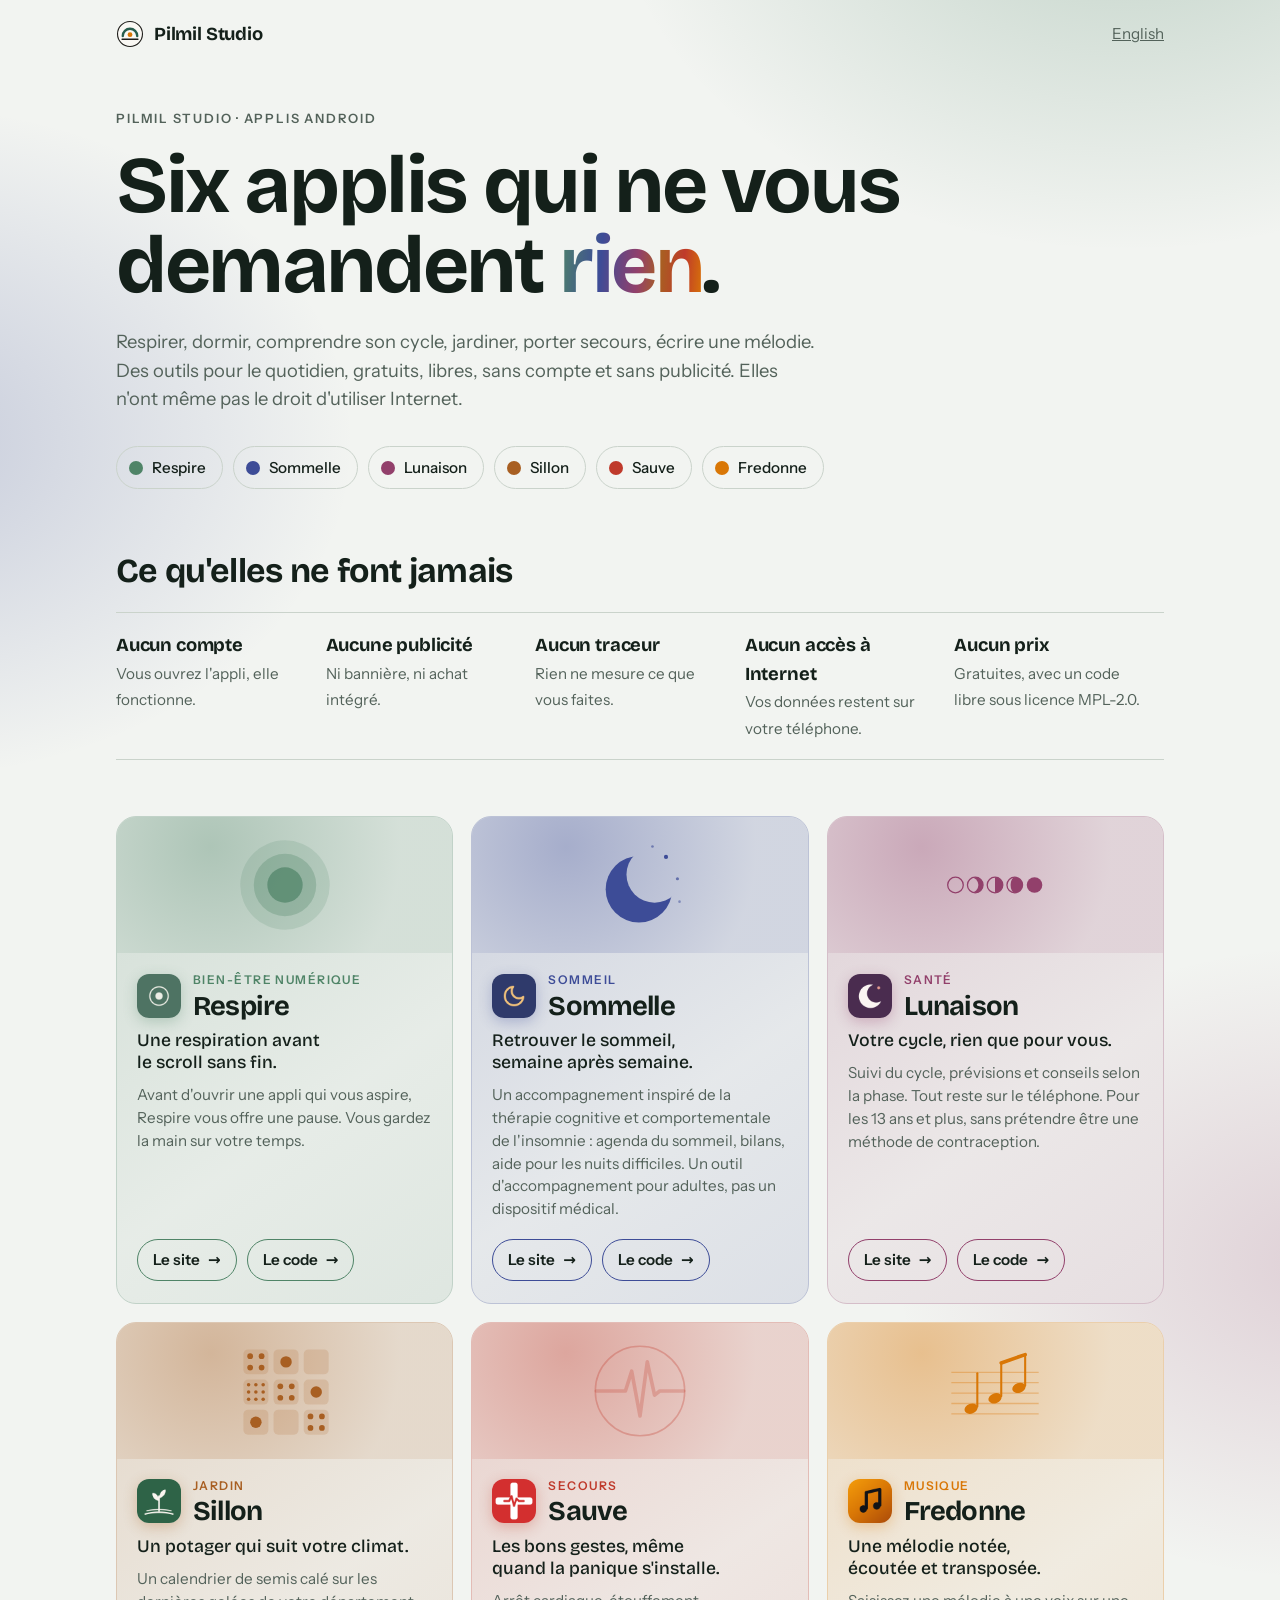
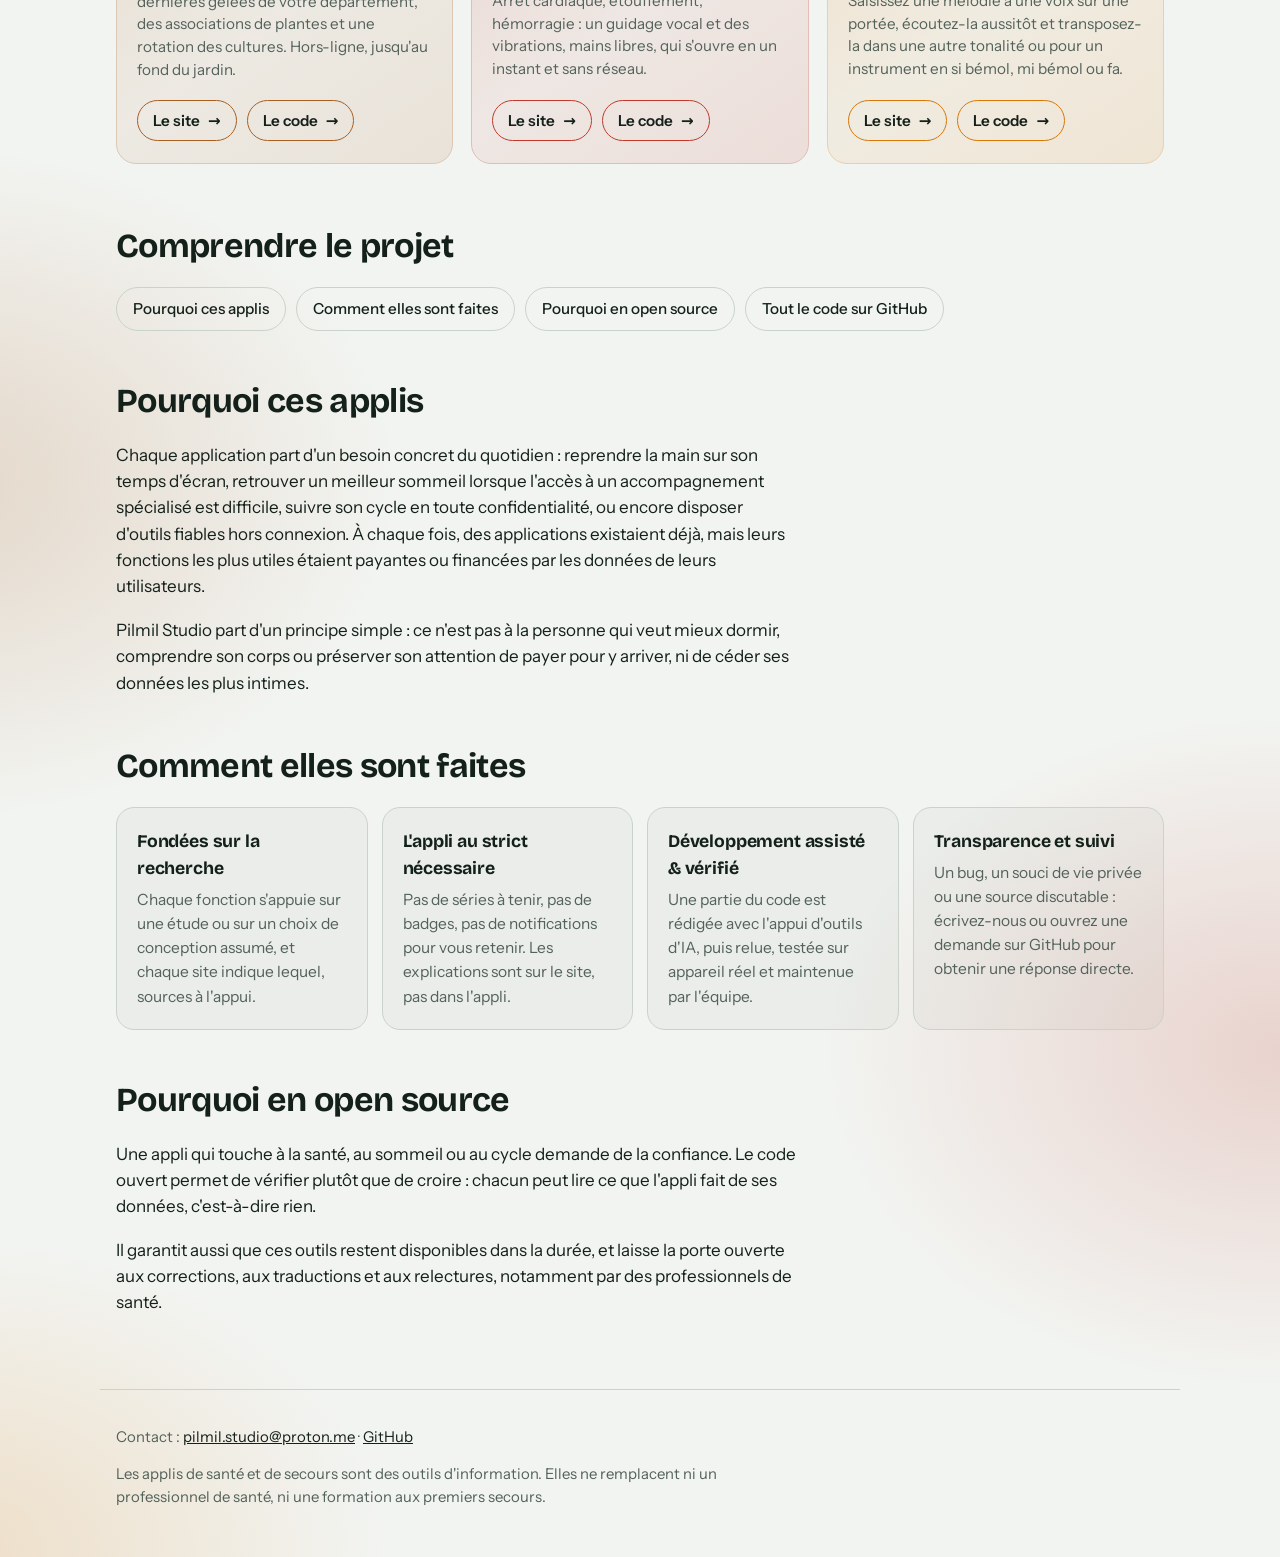
==== index.html @ b3824384 "Ajouter les balises de référencement, le sitemap et l'image de partage Canonical, hreflang complets," ====
<!doctype html>
<html lang="fr">
<head>
<meta charset="utf-8">
<meta name="viewport" content="width=device-width, initial-scale=1">
<title>Pilmil Studio · Applis Android libres et hors-ligne</title>
<meta name="description" content="Des applis Android gratuites et libres, sans pub ni collecte de données, conçues à partir de ce que dit la recherche : Respire, Sommelle, Lunaison, Sillon, Sauve et Fredonne.">
<meta property="og:type" content="website">
<meta property="og:title" content="Pilmil Studio · Applis Android libres et hors-ligne">
<meta property="og:description" content="Six applis Android gratuites et libres, sans pub ni collecte de données.">
<link rel="canonical" href="https://pilmil-studio.github.io/">
<link rel="alternate" hreflang="fr" href="https://pilmil-studio.github.io/">
<link rel="alternate" hreflang="en" href="https://pilmil-studio.github.io/en/">
<link rel="alternate" hreflang="x-default" href="https://pilmil-studio.github.io/">
<meta property="og:url" content="https://pilmil-studio.github.io/">
<meta property="og:site_name" content="Pilmil Studio">
<meta property="og:locale" content="fr_FR">
<meta property="og:locale:alternate" content="en_US">
<meta property="og:image" content="https://pilmil-studio.github.io/img/og-pilmil-1200x630.jpg">
<meta property="og:image:width" content="1200">
<meta property="og:image:height" content="630">
<meta property="og:image:alt" content="Pilmil Studio : applis Android libres et hors-ligne">
<meta name="twitter:card" content="summary_large_image">
<script type="application/ld+json">{"@context":"https://schema.org","@graph":[{"@type":"Organization","@id":"https://pilmil-studio.github.io/#org","name":"Pilmil Studio","url":"https://pilmil-studio.github.io/","logo":"https://pilmil-studio.github.io/img/pilmil-logo-512.png","email":"pilmil.studio@proton.me","sameAs":["https://github.com/Pilmil-Studio"]},{"@type":"WebSite","url":"https://pilmil-studio.github.io/","name":"Pilmil Studio","inLanguage":"fr","publisher":{"@id":"https://pilmil-studio.github.io/#org"}},{"@type":"MobileApplication","name":"Lunaison","operatingSystem":"Android","applicationCategory":"HealthApplication","description":"Suivi du cycle menstruel hors ligne, sans compte.","url":"https://pilmil-studio.github.io/lunaison/","offers":{"@type":"Offer","price":"0","priceCurrency":"EUR"},"license":"https://www.mozilla.org/MPL/2.0/","author":{"@id":"https://pilmil-studio.github.io/#org"}},{"@type":"MobileApplication","name":"Sommelle","operatingSystem":"Android","applicationCategory":"HealthApplication","description":"Accompagnement de l'insomnie par la TCC-I, hors ligne.","url":"https://pilmil-studio.github.io/sommelle/","offers":{"@type":"Offer","price":"0","priceCurrency":"EUR"},"license":"https://www.mozilla.org/MPL/2.0/","author":{"@id":"https://pilmil-studio.github.io/#org"}},{"@type":"MobileApplication","name":"Respire","operatingSystem":"Android","applicationCategory":"LifestyleApplication","description":"Une pause de respiration avant les applis ouvertes par réflexe.","url":"https://pilmil-studio.github.io/respire/","offers":{"@type":"Offer","price":"0","priceCurrency":"EUR"},"license":"https://www.mozilla.org/MPL/2.0/","author":{"@id":"https://pilmil-studio.github.io/#org"}},{"@type":"MobileApplication","name":"Sauve","operatingSystem":"Android","applicationCategory":"HealthApplication","description":"Premiers secours hors ligne, guidage à la voix et par vibrations.","url":"https://pilmil-studio.github.io/sauve/","offers":{"@type":"Offer","price":"0","priceCurrency":"EUR"},"license":"https://www.mozilla.org/MPL/2.0/","author":{"@id":"https://pilmil-studio.github.io/#org"}},{"@type":"MobileApplication","name":"Sillon","operatingSystem":"Android","applicationCategory":"LifestyleApplication","description":"Potager : calendrier calé sur les gelées locales et plan des parcelles.","url":"https://pilmil-studio.github.io/sillon/","offers":{"@type":"Offer","price":"0","priceCurrency":"EUR"},"license":"https://www.mozilla.org/MPL/2.0/","author":{"@id":"https://pilmil-studio.github.io/#org"}},{"@type":"MobileApplication","name":"Fredonne","operatingSystem":"Android","applicationCategory":"MusicApplication","description":"Écrire, écouter et transposer une mélodie, hors ligne.","url":"https://pilmil-studio.github.io/fredonne/","offers":{"@type":"Offer","price":"0","priceCurrency":"EUR"},"license":"https://www.mozilla.org/MPL/2.0/","author":{"@id":"https://pilmil-studio.github.io/#org"}}]}</script>
<link rel="icon" href="img/pilmil-ilot.svg" type="image/svg+xml">
<link rel="stylesheet" href="css/home.css">
</head>
<body>
<header class="wrap top">
  <a class="mark" href="./" style="display:inline-flex;align-items:center;gap:10px;"><img src="img/pilmil-ilot.svg" alt="" width="28" height="28" style="display:block;">Pilmil Studio</a>
  <a class="gh" href="en/" lang="en">English</a>
</header>

<main id="haut">
  <section class="wrap hero">
    <p class="kicker">Pilmil Studio · Applis Android</p>
    <h1>Six applis qui ne vous demandent <span class="grad">rien</span>.</h1>
    <p class="lead">Respirer, dormir, comprendre son cycle, jardiner, porter secours, écrire une mélodie. Des outils pour le quotidien, gratuits, libres, sans compte et sans publicité. Elles n'ont même pas le droit d'utiliser Internet.</p>
    <ul class="pebbles">
      <li><a href="#respire" style="--c: var(--respire)"><i></i>Respire</a></li>
      <li><a href="#sommelle" style="--c: var(--sommelle)"><i></i>Sommelle</a></li>
      <li><a href="#lunaison" style="--c: var(--lunaison)"><i></i>Lunaison</a></li>
      <li><a href="#sillon" style="--c: var(--sillon)"><i></i>Sillon</a></li>
      <li><a href="#sauve" style="--c: var(--sauve)"><i></i>Sauve</a></li>
      <li><a href="#fredonne" style="--c: var(--fredonne)"><i></i>Fredonne</a></li>
    </ul>
  </section>

  <section class="wrap rules" aria-labelledby="rules-title">
    <h2 id="rules-title">Ce qu'elles ne font jamais</h2>
    <ul class="rule-list">
      <li><strong>Aucun compte</strong><span>Vous ouvrez l'appli, elle fonctionne.</span></li>
      <li><strong>Aucune publicité</strong><span>Ni bannière, ni achat intégré.</span></li>
      <li><strong>Aucun traceur</strong><span>Rien ne mesure ce que vous faites.</span></li>
      <li><strong>Aucun accès à Internet</strong><span>Vos données restent sur votre téléphone.</span></li>
      <li><strong>Aucun prix</strong><span>Gratuites, avec un code libre sous licence MPL-2.0.</span></li>
    </ul>
  </section>

  <section class="wrap apps" aria-label="Les six applis">

    <article class="app" id="respire">
      <div class="glyph" aria-hidden="true">
        <svg viewBox="0 0 200 200" role="presentation">
          <circle class="breath b1 a-fill" cx="100" cy="100" r="86" fill-opacity="0.16"/>
          <circle class="breath b2 a-fill" cx="100" cy="100" r="60" fill-opacity="0.3"/>
          <circle class="breath b3 a-fill" cx="100" cy="100" r="34" fill-opacity="0.7"/>
        </svg>
      </div>
      <div class="copy">
        <div class="app-head">
          <img class="app-logo" src="img/apps/respire.png" alt="Logo Respire" width="44" height="44">
          <div>
            <span class="tag">Bien-être numérique</span>
            <h3>Respire</h3>
          </div>
        </div>
        <p class="promise">Une respiration avant le scroll sans fin.</p>
        <p class="detail">Avant d'ouvrir une appli qui vous aspire, Respire vous offre une pause. Vous gardez la main sur votre temps.</p>
        <div class="links"><a class="go" href="https://pilmil-studio.github.io/respire/fr/">Le site <span aria-hidden="true">→</span></a> <a class="go" href="https://github.com/Pilmil-Studio/respire">Le code <span aria-hidden="true">→</span></a></div>
      </div>
    </article>

    <article class="app" id="sommelle">
      <div class="glyph" aria-hidden="true">
        <svg viewBox="0 0 200 200" role="presentation">
          <mask id="m-som"><rect width="200" height="200" fill="#fff"/><circle cx="128" cy="80" r="54" fill="#000"/></mask>
          <circle class="a-fill" cx="98" cy="108" r="64" mask="url(#m-som)"/>
          <circle class="a-fill" cx="150" cy="46" r="4"/>
          <circle class="a-fill" cx="172" cy="88" r="3" fill-opacity="0.7"/>
          <circle class="a-fill" cx="124" cy="26" r="2.5" fill-opacity="0.6"/>
          <circle class="a-fill" cx="176" cy="132" r="2.5" fill-opacity="0.5"/>
        </svg>
      </div>
      <div class="copy">
        <div class="app-head">
          <img class="app-logo" src="img/apps/sommelle.png" alt="Logo Sommelle" width="44" height="44">
          <div>
            <span class="tag">Sommeil</span>
            <h3>Sommelle</h3>
          </div>
        </div>
        <p class="promise">Retrouver le sommeil, semaine après semaine.</p>
        <p class="detail">Un accompagnement inspiré de la thérapie cognitive et comportementale de l'insomnie : agenda du sommeil, bilans, aide pour les nuits difficiles. Un outil d'accompagnement pour adultes, pas un dispositif médical.</p>
        <div class="links"><a class="go" href="https://pilmil-studio.github.io/sommelle/">Le site <span aria-hidden="true">→</span></a> <a class="go" href="https://github.com/Pilmil-Studio/sommelle">Le code <span aria-hidden="true">→</span></a></div>
      </div>
    </article>

    <article class="app" id="lunaison">
      <div class="glyph" aria-hidden="true">
        <svg viewBox="0 0 200 200" role="presentation">
          <mask id="m-lu"><rect width="200" height="200" fill="#fff"/><circle cx="53" cy="100" r="15" fill="#000"/></mask>
          <circle class="a-stroke" cx="24" cy="100" r="15" stroke-width="2.5"/>
          <circle class="a-stroke" cx="62" cy="100" r="15" stroke-width="2.5"/>
          <circle class="a-fill" cx="62" cy="100" r="15" mask="url(#m-lu)"/>
          <circle class="a-stroke" cx="100" cy="100" r="15" stroke-width="2.5"/>
          <path class="a-fill" d="M100 85 A15 15 0 0 1 100 115 Z"/>
          <circle class="a-stroke" cx="138" cy="100" r="15" stroke-width="2.5"/>
          <path class="a-fill" d="M138 85 A15 15 0 0 1 138 115 Z"/>
          <ellipse class="a-fill" cx="138" cy="100" rx="8" ry="15"/>
          <circle class="a-fill" cx="176" cy="100" r="15"/>
        </svg>
      </div>
      <div class="copy">
        <div class="app-head">
          <img class="app-logo" src="img/apps/lunaison.png" alt="Logo Lunaison" width="44" height="44">
          <div>
            <span class="tag">Santé</span>
            <h3>Lunaison</h3>
          </div>
        </div>
        <p class="promise">Votre cycle, rien que pour vous.</p>
        <p class="detail">Suivi du cycle, prévisions et conseils selon la phase. Tout reste sur le téléphone. Pour les 13 ans et plus, sans prétendre être une méthode de contraception.</p>
        <div class="links"><a class="go" href="https://pilmil-studio.github.io/lunaison/">Le site <span aria-hidden="true">→</span></a> <a class="go" href="https://github.com/Pilmil-Studio/lunaison">Le code <span aria-hidden="true">→</span></a></div>
      </div>
    </article>

    <article class="app" id="sillon">
      <div class="glyph" aria-hidden="true">
        <svg viewBox="0 0 200 200" role="presentation">
          <rect class="a-fill" x="20" y="20" width="48" height="48" rx="9" fill-opacity="0.16"/>
          <circle class="a-fill" cx="33" cy="33" r="5.5"/>
          <circle class="a-fill" cx="33" cy="55" r="5.5"/>
          <circle class="a-fill" cx="55" cy="33" r="5.5"/>
          <circle class="a-fill" cx="55" cy="55" r="5.5"/>
          <rect class="a-fill" x="78" y="20" width="48" height="48" rx="9" fill-opacity="0.16"/>
          <circle class="a-fill" cx="102" cy="44" r="11"/>
          <rect class="a-fill" x="136" y="20" width="48" height="48" rx="9" fill-opacity="0.16"/>
          <rect class="a-fill" x="20" y="78" width="48" height="48" rx="9" fill-opacity="0.16"/>
          <circle class="a-fill" cx="30" cy="88" r="3.4"/>
          <circle class="a-fill" cx="30" cy="102" r="3.4"/>
          <circle class="a-fill" cx="30" cy="116" r="3.4"/>
          <circle class="a-fill" cx="44" cy="88" r="3.4"/>
          <circle class="a-fill" cx="44" cy="102" r="3.4"/>
          <circle class="a-fill" cx="44" cy="116" r="3.4"/>
          <circle class="a-fill" cx="58" cy="88" r="3.4"/>
          <circle class="a-fill" cx="58" cy="102" r="3.4"/>
          <circle class="a-fill" cx="58" cy="116" r="3.4"/>
          <rect class="a-fill" x="78" y="78" width="48" height="48" rx="9" fill-opacity="0.16"/>
          <circle class="a-fill" cx="91" cy="91" r="5.5"/>
          <circle class="a-fill" cx="91" cy="113" r="5.5"/>
          <circle class="a-fill" cx="113" cy="91" r="5.5"/>
          <circle class="a-fill" cx="113" cy="113" r="5.5"/>
          <rect class="a-fill" x="136" y="78" width="48" height="48" rx="9" fill-opacity="0.16"/>
          <circle class="a-fill" cx="160" cy="102" r="11"/>
          <rect class="a-fill" x="20" y="136" width="48" height="48" rx="9" fill-opacity="0.16"/>
          <circle class="a-fill" cx="44" cy="160" r="11"/>
          <rect class="a-fill" x="78" y="136" width="48" height="48" rx="9" fill-opacity="0.16"/>
          <rect class="a-fill" x="136" y="136" width="48" height="48" rx="9" fill-opacity="0.16"/>
          <circle class="a-fill" cx="149" cy="149" r="5.5"/>
          <circle class="a-fill" cx="149" cy="171" r="5.5"/>
          <circle class="a-fill" cx="171" cy="149" r="5.5"/>
          <circle class="a-fill" cx="171" cy="171" r="5.5"/>
        </svg>
      </div>
      <div class="copy">
        <div class="app-head">
          <img class="app-logo" src="img/apps/sillon.png" alt="Logo Sillon" width="44" height="44">
          <div>
            <span class="tag">Jardin</span>
            <h3>Sillon</h3>
          </div>
        </div>
        <p class="promise">Un potager qui suit votre climat.</p>
        <p class="detail">Un calendrier de semis calé sur les dernières gelées de votre département, des associations de plantes et une rotation des cultures. Hors-ligne, jusqu'au fond du jardin.</p>
        <div class="links"><a class="go" href="https://pilmil-studio.github.io/sillon/">Le site <span aria-hidden="true">→</span></a> <a class="go" href="https://github.com/Pilmil-Studio/sillon">Le code <span aria-hidden="true">→</span></a></div>
      </div>
    </article>

    <article class="app" id="sauve">
      <div class="glyph" aria-hidden="true">
        <svg viewBox="0 0 200 200" role="presentation">
          <circle class="a-stroke" cx="100" cy="100" r="86" stroke-width="3" stroke-opacity="0.3"/>
          <path class="a-stroke" d="M16 100 H58 L72 100 L84 62 L100 148 L114 44 L128 108 L138 100 H184" stroke-opacity="0.25" stroke-width="7" stroke-linecap="round" stroke-linejoin="round"/>
          <path class="a-stroke pulse" pathLength="100" d="M16 100 H58 L72 100 L84 62 L100 148 L114 44 L128 108 L138 100 H184" stroke-width="7" stroke-linecap="round" stroke-linejoin="round"/>
        </svg>
      </div>
      <div class="copy">
        <div class="app-head">
          <img class="app-logo" src="img/apps/sauve.png" alt="Logo Sauve" width="44" height="44">
          <div>
            <span class="tag">Secours</span>
            <h3>Sauve</h3>
          </div>
        </div>
        <p class="promise">Les bons gestes, même quand la panique s'installe.</p>
        <p class="detail">Arrêt cardiaque, étouffement, hémorragie : un guidage vocal et des vibrations, mains libres, qui s'ouvre en un instant et sans réseau.</p>
        <div class="links"><a class="go" href="https://pilmil-studio.github.io/sauve/">Le site <span aria-hidden="true">→</span></a> <a class="go" href="https://github.com/Pilmil-Studio/sauve">Le code <span aria-hidden="true">→</span></a></div>
      </div>
    </article>

    <article class="app" id="fredonne">
      <div class="glyph" aria-hidden="true">
        <svg viewBox="0 0 200 200" role="presentation">
          <path class="a-stroke" d="M16 64 H184 M16 84 H184 M16 104 H184 M16 124 H184 M16 144 H184" stroke-width="2.5" stroke-opacity="0.35"/>
          <ellipse class="a-fill" cx="54" cy="134" rx="13" ry="9.5" transform="rotate(-20 54 134)"/>
          <path class="a-stroke" d="M66 130 V66" stroke-width="4" stroke-linecap="round"/>
          <ellipse class="a-fill" cx="100" cy="114" rx="13" ry="9.5" transform="rotate(-20 100 114)"/>
          <path class="a-stroke" d="M112 110 V46" stroke-width="4" stroke-linecap="round"/>
          <ellipse class="a-fill" cx="146" cy="94" rx="13" ry="9.5" transform="rotate(-20 146 94)"/>
          <path class="a-stroke" d="M158 90 V30" stroke-width="4" stroke-linecap="round"/>
          <path class="a-stroke" d="M112 46 L158 30" stroke-width="7" stroke-linecap="round"/>
        </svg>
      </div>
      <div class="copy">
        <div class="app-head">
          <img class="app-logo" src="img/apps/fredonne.png" alt="Logo Fredonne" width="44" height="44">
          <div>
            <span class="tag">Musique</span>
            <h3>Fredonne</h3>
          </div>
        </div>
        <p class="promise">Une mélodie notée, écoutée et transposée.</p>
        <p class="detail">Saisissez une mélodie à une voix sur une portée, écoutez-la aussitôt et transposez-la dans une autre tonalité ou pour un instrument en si bémol, mi bémol ou fa.</p>
        <div class="links"><a class="go" href="https://pilmil-studio.github.io/fredonne/">Le site <span aria-hidden="true">→</span></a> <a class="go" href="https://github.com/Pilmil-Studio/fredonne">Le code <span aria-hidden="true">→</span></a></div>
      </div>
    </article>

  </section>

  <section class="wrap about" id="comprendre">
    <h2>Comprendre le projet</h2>
    <ul class="jump">
      <li><a href="#pourquoi">Pourquoi ces applis</a></li>
      <li><a href="#principes">Comment elles sont faites</a></li>
      <li><a href="#open-source">Pourquoi en open source</a></li>
      <li><a href="https://github.com/Pilmil-Studio">Tout le code sur GitHub</a></li>
    </ul>

    <h2 id="pourquoi">Pourquoi ces applis</h2>
    <div class="prose">
      <p>Chaque application part d'un besoin concret du quotidien : reprendre la main sur son temps d'écran, retrouver un meilleur sommeil lorsque l'accès à un accompagnement spécialisé est difficile, suivre son cycle en toute confidentialité, ou encore disposer d'outils fiables hors connexion. À chaque fois, des applications existaient déjà, mais leurs fonctions les plus utiles étaient payantes ou financées par les données de leurs utilisateurs.</p>
      <p>Pilmil Studio part d'un principe simple : ce n'est pas à la personne qui veut mieux dormir, comprendre son corps ou préserver son attention de payer pour y arriver, ni de céder ses données les plus intimes.</p>
    </div>

    <h2 id="principes">Comment elles sont faites</h2>
    <ul class="principles">
      <li><h3>Fondées sur la recherche</h3><p>Chaque fonction s'appuie sur une étude ou sur un choix de conception assumé, et chaque site indique lequel, sources à l'appui.</p></li>
      <li><h3>L'appli au strict nécessaire</h3><p>Pas de séries à tenir, pas de badges, pas de notifications pour vous retenir. Les explications sont sur le site, pas dans l'appli.</p></li>
      <li><h3>Développement assisté &amp; vérifié</h3><p>Une partie du code est rédigée avec l'appui d'outils d'IA, puis relue, testée sur appareil réel et maintenue par l'équipe.</p></li>
      <li><h3>Transparence et suivi</h3><p>Un bug, un souci de vie privée ou une source discutable : écrivez-nous ou ouvrez une demande sur GitHub pour obtenir une réponse directe.</p></li>
    </ul>

    <h2 id="open-source">Pourquoi en open source</h2>
    <div class="prose">
      <p>Une appli qui touche à la santé, au sommeil ou au cycle demande de la confiance. Le code ouvert permet de vérifier plutôt que de croire : chacun peut lire ce que l'appli fait de ses données, c'est-à-dire rien.</p>
      <p>Il garantit aussi que ces outils restent disponibles dans la durée, et laisse la porte ouverte aux corrections, aux traductions et aux relectures, notamment par des professionnels de santé.</p>
    </div>
  </section>
</main>

<footer class="wrap foot">
  <p>Contact : <a href="mailto:pilmil.studio@proton.me">pilmil.studio@proton.me</a> · <a href="https://github.com/Pilmil-Studio">GitHub</a></p>
  <p>Les applis de santé et de secours sont des outils d'information. Elles ne remplacent ni un professionnel de santé, ni une formation aux premiers secours.</p>
</footer>
</body>
</html>
---- css/home.css ----
/* Polices servies depuis ce site (licence SIL OFL 1.1, voir fonts/) : la page ne charge rien d'ailleurs. */
@font-face {
  font-family: 'Bricolage Grotesque';
  src: url('../fonts/bricolage-grotesque-latin-wght-normal.woff2') format('woff2');
  font-weight: 200 800;
  font-style: normal;
  font-display: swap;
}
@font-face {
  font-family: 'Instrument Sans';
  src: url('../fonts/instrument-sans-latin-wght-normal.woff2') format('woff2');
  font-weight: 400 700;
  font-style: normal;
  font-display: swap;
}
/* Concept : une page calme, six panneaux de couleur, un glyphe dessiné et le logo réel par appli. */
:root {
  --bg: #F2F4F1;
  --fg: #14201A;
  --muted: #53625A;
  --line: #CAD3CB;
  --respire: #4F8467;
  --sommelle: #3D4C97;
  --lunaison: #92406B;
  --sillon: #A85F22;
  --sauve: #BF3A2B;
  --fredonne: #D97706;
  --font-display: 'Bricolage Grotesque', 'Segoe UI', system-ui, sans-serif;
  --font-body: 'Instrument Sans', 'Segoe UI', system-ui, sans-serif;
}
@media (prefers-color-scheme: dark) {
  :root:not([data-theme="light"]) {
    --bg: #0F1411; --fg: #E8EEE9; --muted: #9DABA2; --line: #27322B;
    --respire: #86B99B; --sommelle: #8E9DEC; --lunaison: #D882AB; --sillon: #E39A52; --sauve: #F2735F; --fredonne: #FBBF24;
    color-scheme: dark;
  }
}
:root[data-theme="dark"] {
  --bg: #0F1411; --fg: #E8EEE9; --muted: #9DABA2; --line: #27322B;
  --respire: #86B99B; --sommelle: #8E9DEC; --lunaison: #D882AB; --sillon: #E39A52; --sauve: #F2735F; --fredonne: #FBBF24;
  color-scheme: dark;
}

* { box-sizing: border-box; }
body {
  margin: 0;
  background-color: var(--bg);
  background-image:
    radial-gradient(52rem 38rem at 88% -4%, color-mix(in srgb, var(--respire) 30%, transparent), transparent 62%),
    radial-gradient(46rem 34rem at -8% 14%, color-mix(in srgb, var(--sommelle) 24%, transparent), transparent 62%),
    radial-gradient(44rem 32rem at 104% 40%, color-mix(in srgb, var(--lunaison) 20%, transparent), transparent 62%),
    radial-gradient(48rem 34rem at -6% 66%, color-mix(in srgb, var(--sillon) 20%, transparent), transparent 62%),
    radial-gradient(46rem 34rem at 100% 84%, color-mix(in srgb, var(--sauve) 18%, transparent), transparent 62%),
    radial-gradient(44rem 32rem at -4% 100%, color-mix(in srgb, var(--fredonne) 18%, transparent), transparent 62%);
  background-repeat: no-repeat;
  color: var(--fg);
  font-family: var(--font-body);
  font-size: 17px;
  line-height: 1.55;
}
a { color: inherit; }
:focus-visible { outline: 3px solid var(--fg); outline-offset: 3px; border-radius: 6px; }

.wrap {
  max-width: 1080px;
  margin: 0 auto;
  padding-left: max(16px, env(safe-area-inset-left, 0px));
  padding-right: max(16px, env(safe-area-inset-right, 0px));
}

/* En-tête */
.top { display: flex; justify-content: space-between; align-items: center; gap: 16px; padding-block: 20px; }
.mark { font-family: var(--font-display); font-weight: 700; font-size: 1.15rem; letter-spacing: -0.01em; text-decoration: none; }
.top a.gh { font-size: 0.95rem; color: var(--muted); }

/* Hero */
.hero { padding-block: 40px 28px; }
.kicker { font-size: 0.8rem; font-weight: 600; letter-spacing: 0.14em; text-transform: uppercase; color: var(--muted); margin: 0 0 18px; }
h1 {
  font-family: var(--font-display);
  font-weight: 700;
  font-size: clamp(2.5rem, 8vw, 5rem);
  line-height: 1.0;
  letter-spacing: -0.03em;
  margin: 0;
  max-width: 13em;
  text-wrap: balance;
}
.grad {
  background: linear-gradient(95deg, var(--respire), var(--sommelle) 30%, var(--lunaison) 55%, var(--sillon) 70%, var(--sauve) 85%, var(--fredonne));
  -webkit-background-clip: text;
  background-clip: text;
  color: transparent;
}
.lead { font-size: 1.15rem; color: var(--muted); max-width: 38em; margin: 22px 0 0; }
.pebbles { display: flex; flex-wrap: wrap; gap: 10px; margin: 32px 0 0; padding: 0; list-style: none; }
.pebbles a {
  display: inline-flex; align-items: center; gap: 9px;
  padding: 9px 16px 9px 12px;
  border: 1px solid var(--line);
  border-radius: 999px;
  text-decoration: none;
  font-weight: 500;
  font-size: 0.95rem;
}
.pebbles a:hover { border-color: var(--fg); }
.pebbles i { width: 14px; height: 14px; border-radius: 50%; background: var(--c); display: block; }

/* Principes */
.rules { padding-block: 36px; }
h2 { font-family: var(--font-display); font-weight: 700; font-size: clamp(1.5rem, 4vw, 2.1rem); letter-spacing: -0.02em; line-height: 1.1; margin: 0 0 22px; text-wrap: balance; }
.rule-list { display: grid; grid-template-columns: repeat(auto-fit, minmax(170px, 1fr)); gap: 0; margin: 0; padding: 0; list-style: none; border-top: 1px solid var(--line); }
.rule-list li { padding: 18px 18px 18px 0; border-bottom: 1px solid var(--line); min-width: 0; }
.rule-list strong { display: block; font-family: var(--font-display); font-size: 1.15rem; letter-spacing: -0.01em; }
.rule-list span { color: var(--muted); font-size: 0.95rem; }

/* Applis */
.apps { display: grid; grid-template-columns: minmax(0, 1fr); gap: 18px; padding-block: 20px 56px; }
@media (min-width: 640px) { .apps { grid-template-columns: repeat(2, minmax(0, 1fr)); } }
@media (min-width: 980px) { .apps { grid-template-columns: repeat(3, minmax(0, 1fr)); } }
.app {
  --a: var(--respire);
  display: grid;
  grid-template-columns: minmax(0, 1fr);
  grid-template-rows: auto 1fr;
  gap: 0;
  border-radius: 20px;
  overflow: hidden;
  background: linear-gradient(145deg, color-mix(in srgb, var(--a) 20%, var(--bg)) 0%, color-mix(in srgb, var(--a) 7%, var(--bg)) 60%, color-mix(in srgb, var(--a) 12%, var(--bg)) 100%);
  border: 1px solid color-mix(in srgb, var(--a) 30%, var(--bg));
}
.glyph {
  background: radial-gradient(circle at 28% 22%, color-mix(in srgb, var(--a) 42%, var(--bg)) 0%, color-mix(in srgb, var(--a) 18%, var(--bg)) 72%);
  display: grid; place-items: center;
  padding: 16px;
}
.glyph svg { width: 104px; height: auto; display: block; }
.copy { padding: 18px 20px 22px; min-width: 0; display: flex; flex-direction: column; }
.app-head { display: flex; align-items: center; gap: 12px; margin-bottom: 10px; }
.app-logo {
  width: 44px;
  height: 44px;
  border-radius: 12px;
  flex-shrink: 0;
  box-shadow: 0 4px 14px color-mix(in srgb, var(--a) 30%, transparent);
  object-fit: cover;
}
.tag { display: block; font-size: 0.75rem; font-weight: 600; letter-spacing: 0.12em; text-transform: uppercase; color: var(--a); margin: 0 0 2px; }
.app h3 { font-family: var(--font-display); font-weight: 700; font-size: 1.7rem; letter-spacing: -0.03em; line-height: 1.05; margin: 0; }
.app .promise { font-family: var(--font-display); font-weight: 500; font-size: 1.1rem; line-height: 1.25; margin: 0 0 10px; text-wrap: balance; }
.app p.detail { color: var(--muted); font-size: 0.95rem; line-height: 1.5; margin: 0 0 18px; flex: 1; }
.go { display: inline-flex; align-items: center; gap: 8px; padding: 8px 15px; border-radius: 999px; border: 1.5px solid var(--a); color: var(--fg); text-decoration: none; font-weight: 600; font-size: 0.95rem; }
.go:hover { background: linear-gradient(120deg, var(--a), color-mix(in srgb, var(--a) 65%, var(--fg))); color: var(--bg); }
.app.soon { --a: var(--fg); background: transparent; border: 1.5px dashed var(--line); }
.app.soon .glyph { background: color-mix(in srgb, var(--fg) 5%, transparent); }

#respire { --a: var(--respire); }
#sommelle { --a: var(--sommelle); }
#lunaison { --a: var(--lunaison); }
#sillon { --a: var(--sillon); }
#sauve { --a: var(--sauve); }
#fredonne { --a: var(--fredonne); }

/* Glyphes */
.a-fill { fill: var(--a); }
.a-stroke { stroke: var(--a); fill: none; }
.breath { transform-box: fill-box; transform-origin: center; animation: breathe 7s ease-in-out infinite; }
.breath.b2 { animation-delay: 0.35s; }
.breath.b3 { animation-delay: 0.7s; }
@keyframes breathe { 0%, 100% { transform: scale(0.84); } 50% { transform: scale(1.06); } }
.pulse { stroke-dasharray: 100; stroke-dashoffset: 100; animation: draw 3s ease-in-out infinite; }
@keyframes draw { 0% { stroke-dashoffset: 100; } 55%, 85% { stroke-dashoffset: 0; } 100% { stroke-dashoffset: -100; } }
@media (prefers-reduced-motion: reduce) {
  .breath { animation: none; }
  .pulse { animation: none; stroke-dashoffset: 0; }
}

/* Pied de page */
.foot { border-top: 1px solid var(--line); padding-block: 36px 48px; display: grid; gap: 14px; color: var(--muted); font-size: 0.93rem; }
.foot p { margin: 0; max-width: 46em; }
.foot strong { color: var(--fg); }
.mail { user-select: all; color: var(--fg); font-weight: 500; }

/* Comprendre le projet */
.about { padding-block: 8px 56px; }
.about h2 { margin-top: 52px; }
.about h2:first-child { margin-top: 0; }
.jump { display: flex; flex-wrap: wrap; gap: 10px; margin: 0 0 8px; padding: 0; list-style: none; }
.jump a { display: inline-block; padding: 9px 16px; border: 1px solid var(--line); border-radius: 999px; text-decoration: none; font-weight: 500; font-size: 0.95rem; }
.jump a:hover { border-color: var(--fg); }
.prose p { max-width: 40em; margin: 0 0 1em; }
.principles { display: grid; grid-template-columns: repeat(auto-fit, minmax(240px, 1fr)); gap: 14px; margin: 0; padding: 0; list-style: none; }
.principles li { padding: 20px; border: 1px solid var(--line); border-radius: 18px; background: color-mix(in srgb, var(--fg) 3%, transparent); min-width: 0; }
.principles h3 { font-family: var(--font-display); font-size: 1.1rem; letter-spacing: -0.01em; margin: 0 0 6px; }
.principles p { margin: 0; color: var(--muted); font-size: 0.97rem; }
.links { display: flex; flex-wrap: wrap; gap: 10px; }
.foot a { color: var(--fg); }
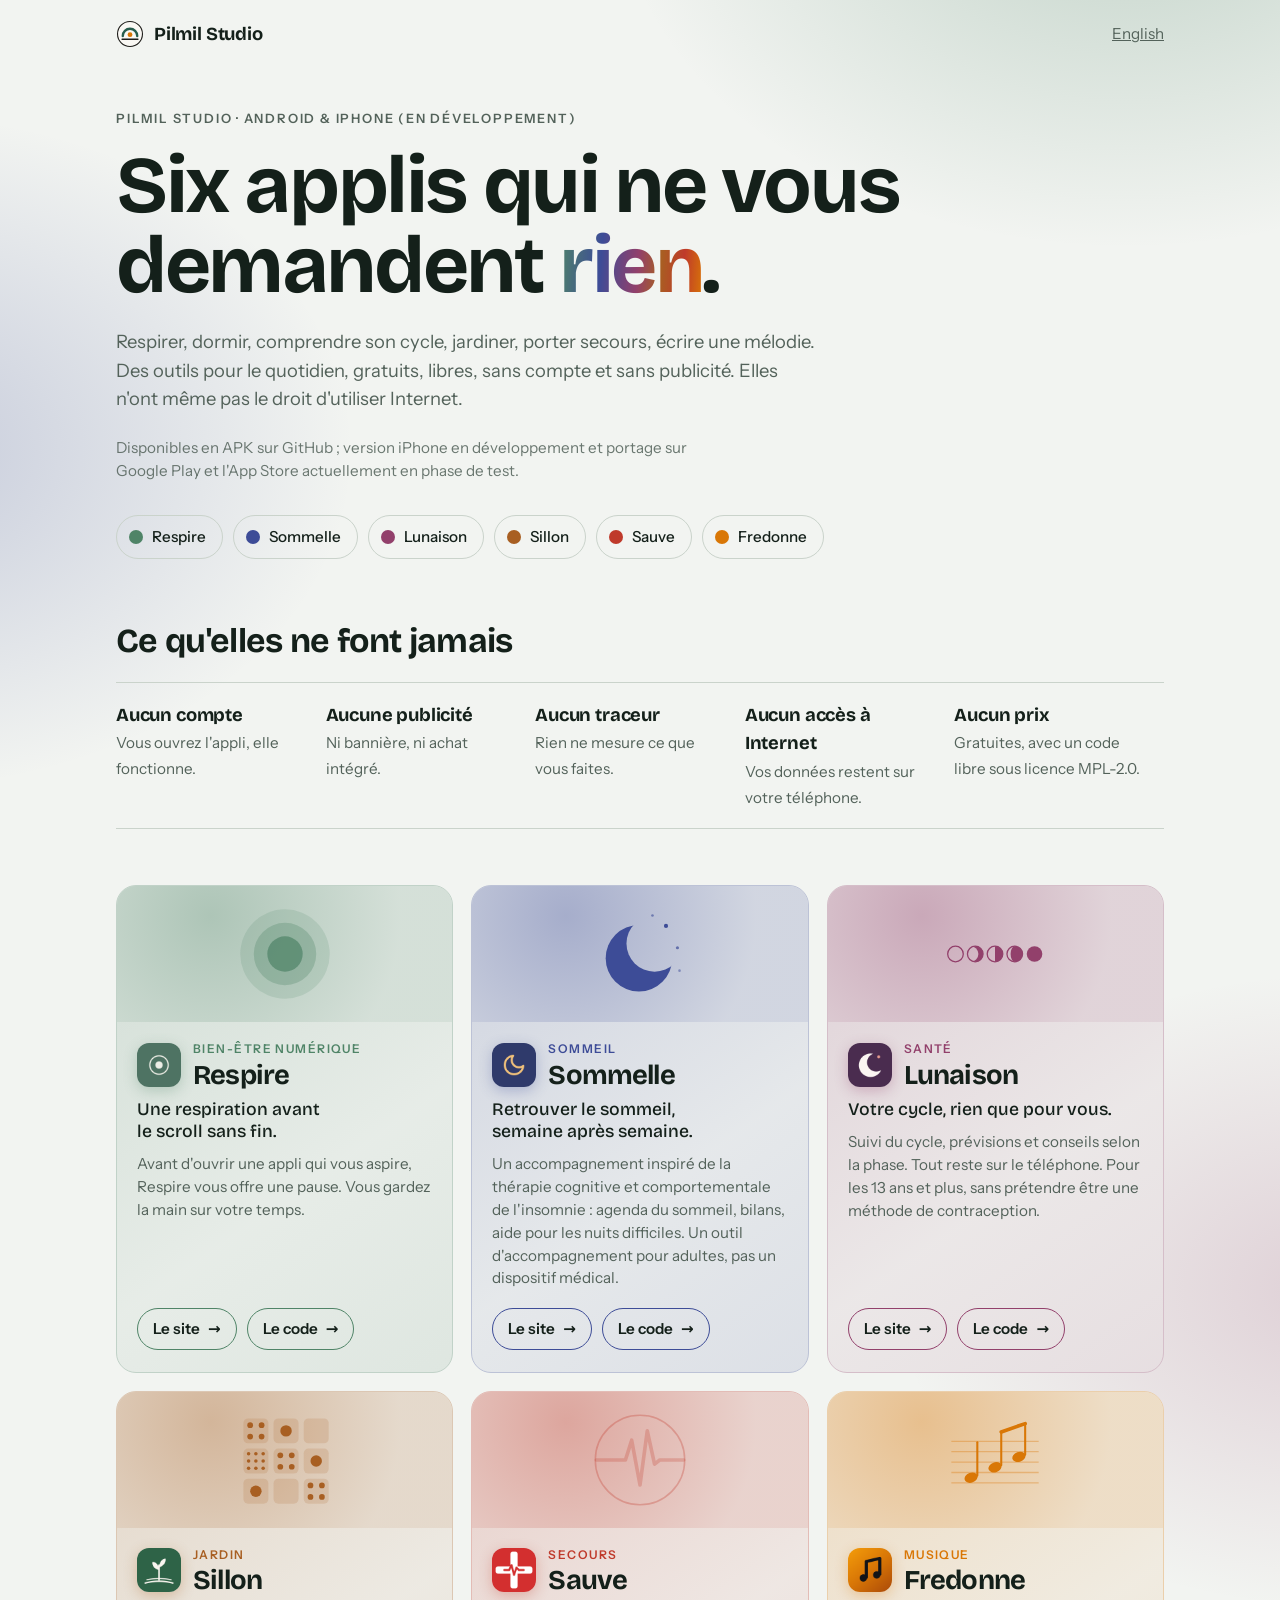
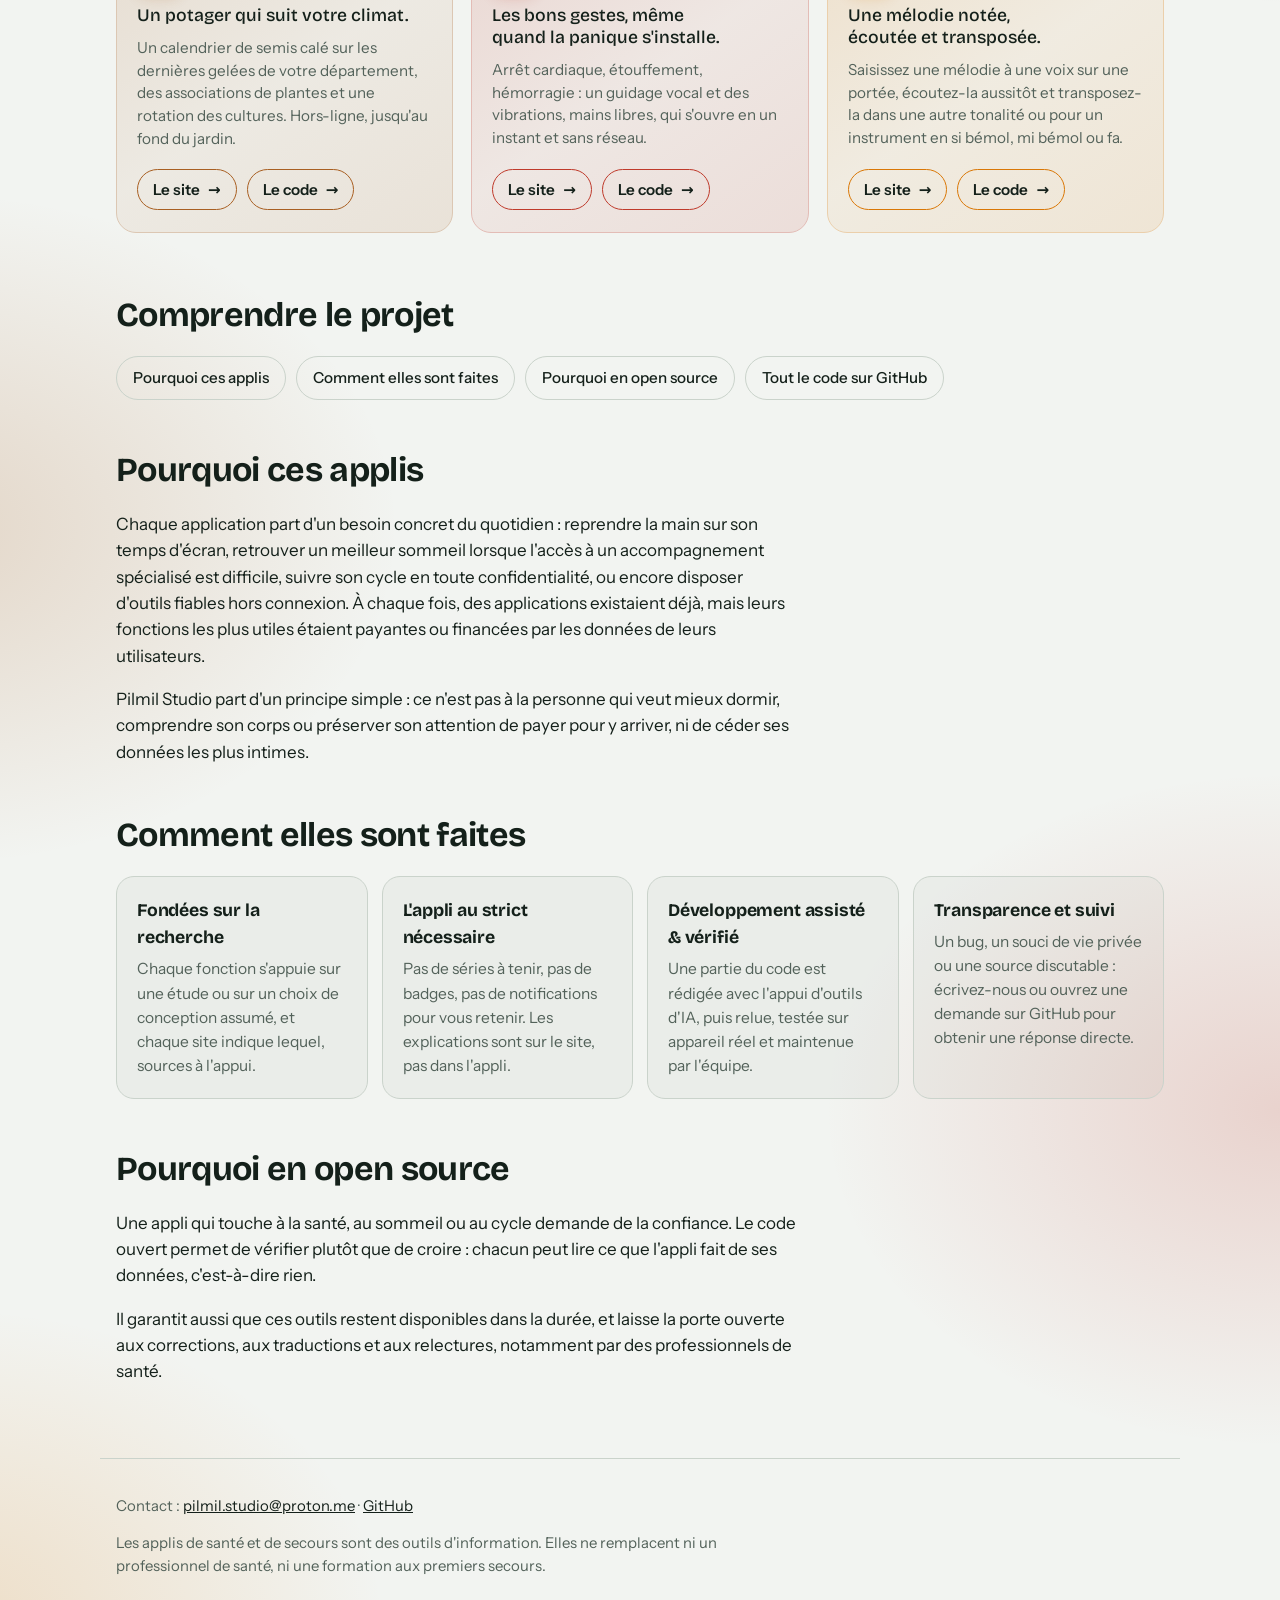
==== commit 6a4587ff: "docs,ui: remove city name from public metadata and update iOS/store testing status" ====
--- a/index.html
+++ b/index.html
@@ -3,11 +3,11 @@
 <head>
 <meta charset="utf-8">
 <meta name="viewport" content="width=device-width, initial-scale=1">
-<title>Pilmil Studio · Applis Android libres et hors-ligne</title>
-<meta name="description" content="Des applis Android gratuites et libres, sans pub ni collecte de données, conçues à partir de ce que dit la recherche : Respire, Sommelle, Lunaison, Sillon, Sauve et Fredonne.">
+<title>Pilmil Studio · Applis libres et hors-ligne (Android &amp; iPhone)</title>
+<meta name="description" content="Des applis gratuites et libres pour Android et iPhone (en développement), sans pub ni collecte de données, conçues à partir de ce que dit la recherche : Respire, Sommelle, Lunaison, Sillon, Sauve et Fredonne.">
 <meta property="og:type" content="website">
-<meta property="og:title" content="Pilmil Studio · Applis Android libres et hors-ligne">
-<meta property="og:description" content="Six applis Android gratuites et libres, sans pub ni collecte de données.">
+<meta property="og:title" content="Pilmil Studio · Applis libres et hors-ligne (Android &amp; iPhone)">
+<meta property="og:description" content="Six applis gratuites et libres pour Android et iPhone, sans pub ni collecte de données.">
 <link rel="canonical" href="https://pilmil-studio.github.io/">
 <link rel="alternate" hreflang="fr" href="https://pilmil-studio.github.io/">
 <link rel="alternate" hreflang="en" href="https://pilmil-studio.github.io/en/">
@@ -19,9 +19,9 @@
 <meta property="og:image" content="https://pilmil-studio.github.io/img/og-pilmil-1200x630.jpg">
 <meta property="og:image:width" content="1200">
 <meta property="og:image:height" content="630">
-<meta property="og:image:alt" content="Pilmil Studio : applis Android libres et hors-ligne">
+<meta property="og:image:alt" content="Pilmil Studio : applis libres et hors-ligne">
 <meta name="twitter:card" content="summary_large_image">
-<script type="application/ld+json">{"@context":"https://schema.org","@graph":[{"@type":"Organization","@id":"https://pilmil-studio.github.io/#org","name":"Pilmil Studio","url":"https://pilmil-studio.github.io/","logo":"https://pilmil-studio.github.io/img/pilmil-logo-512.png","email":"pilmil.studio@proton.me","sameAs":["https://github.com/Pilmil-Studio"]},{"@type":"WebSite","url":"https://pilmil-studio.github.io/","name":"Pilmil Studio","inLanguage":"fr","publisher":{"@id":"https://pilmil-studio.github.io/#org"}},{"@type":"MobileApplication","name":"Lunaison","operatingSystem":"Android","applicationCategory":"HealthApplication","description":"Suivi du cycle menstruel hors ligne, sans compte.","url":"https://pilmil-studio.github.io/lunaison/","offers":{"@type":"Offer","price":"0","priceCurrency":"EUR"},"license":"https://www.mozilla.org/MPL/2.0/","author":{"@id":"https://pilmil-studio.github.io/#org"}},{"@type":"MobileApplication","name":"Sommelle","operatingSystem":"Android","applicationCategory":"HealthApplication","description":"Accompagnement de l'insomnie par la TCC-I, hors ligne.","url":"https://pilmil-studio.github.io/sommelle/","offers":{"@type":"Offer","price":"0","priceCurrency":"EUR"},"license":"https://www.mozilla.org/MPL/2.0/","author":{"@id":"https://pilmil-studio.github.io/#org"}},{"@type":"MobileApplication","name":"Respire","operatingSystem":"Android","applicationCategory":"LifestyleApplication","description":"Une pause de respiration avant les applis ouvertes par réflexe.","url":"https://pilmil-studio.github.io/respire/","offers":{"@type":"Offer","price":"0","priceCurrency":"EUR"},"license":"https://www.mozilla.org/MPL/2.0/","author":{"@id":"https://pilmil-studio.github.io/#org"}},{"@type":"MobileApplication","name":"Sauve","operatingSystem":"Android","applicationCategory":"HealthApplication","description":"Premiers secours hors ligne, guidage à la voix et par vibrations.","url":"https://pilmil-studio.github.io/sauve/","offers":{"@type":"Offer","price":"0","priceCurrency":"EUR"},"license":"https://www.mozilla.org/MPL/2.0/","author":{"@id":"https://pilmil-studio.github.io/#org"}},{"@type":"MobileApplication","name":"Sillon","operatingSystem":"Android","applicationCategory":"LifestyleApplication","description":"Potager : calendrier calé sur les gelées locales et plan des parcelles.","url":"https://pilmil-studio.github.io/sillon/","offers":{"@type":"Offer","price":"0","priceCurrency":"EUR"},"license":"https://www.mozilla.org/MPL/2.0/","author":{"@id":"https://pilmil-studio.github.io/#org"}},{"@type":"MobileApplication","name":"Fredonne","operatingSystem":"Android","applicationCategory":"MusicApplication","description":"Écrire, écouter et transposer une mélodie, hors ligne.","url":"https://pilmil-studio.github.io/fredonne/","offers":{"@type":"Offer","price":"0","priceCurrency":"EUR"},"license":"https://www.mozilla.org/MPL/2.0/","author":{"@id":"https://pilmil-studio.github.io/#org"}}]}</script>
+<script type="application/ld+json">{"@context":"https://schema.org","@graph":[{"@type":"Organization","@id":"https://pilmil-studio.github.io/#org","name":"Pilmil Studio","url":"https://pilmil-studio.github.io/","logo":"https://pilmil-studio.github.io/img/pilmil-logo-512.png","email":"pilmil.studio@proton.me","sameAs":["https://github.com/Pilmil-Studio"]},{"@type":"WebSite","url":"https://pilmil-studio.github.io/","name":"Pilmil Studio","inLanguage":"fr","publisher":{"@id":"https://pilmil-studio.github.io/#org"}},{"@type":"MobileApplication","name":"Lunaison","operatingSystem":"Android, iOS","applicationCategory":"HealthApplication","description":"Suivi du cycle menstruel hors ligne, sans compte.","url":"https://pilmil-studio.github.io/lunaison/","offers":{"@type":"Offer","price":"0","priceCurrency":"EUR"},"license":"https://www.mozilla.org/MPL/2.0/","author":{"@id":"https://pilmil-studio.github.io/#org"}},{"@type":"MobileApplication","name":"Sommelle","operatingSystem":"Android, iOS","applicationCategory":"HealthApplication","description":"Accompagnement de l'insomnie par la TCC-I, hors ligne.","url":"https://pilmil-studio.github.io/sommelle/","offers":{"@type":"Offer","price":"0","priceCurrency":"EUR"},"license":"https://www.mozilla.org/MPL/2.0/","author":{"@id":"https://pilmil-studio.github.io/#org"}},{"@type":"MobileApplication","name":"Respire","operatingSystem":"Android, iOS","applicationCategory":"LifestyleApplication","description":"Une pause de respiration avant les applis ouvertes par réflexe.","url":"https://pilmil-studio.github.io/respire/","offers":{"@type":"Offer","price":"0","priceCurrency":"EUR"},"license":"https://www.mozilla.org/MPL/2.0/","author":{"@id":"https://pilmil-studio.github.io/#org"}},{"@type":"MobileApplication","name":"Sauve","operatingSystem":"Android, iOS","applicationCategory":"HealthApplication","description":"Premiers secours hors ligne, guidage à la voix et par vibrations.","url":"https://pilmil-studio.github.io/sauve/","offers":{"@type":"Offer","price":"0","priceCurrency":"EUR"},"license":"https://www.mozilla.org/MPL/2.0/","author":{"@id":"https://pilmil-studio.github.io/#org"}},{"@type":"MobileApplication","name":"Sillon","operatingSystem":"Android, iOS","applicationCategory":"LifestyleApplication","description":"Potager : calendrier calé sur les gelées locales et plan des parcelles.","url":"https://pilmil-studio.github.io/sillon/","offers":{"@type":"Offer","price":"0","priceCurrency":"EUR"},"license":"https://www.mozilla.org/MPL/2.0/","author":{"@id":"https://pilmil-studio.github.io/#org"}},{"@type":"MobileApplication","name":"Fredonne","operatingSystem":"Android, iOS","applicationCategory":"MusicApplication","description":"Écrire, écouter et transposer une mélodie, hors ligne.","url":"https://pilmil-studio.github.io/fredonne/","offers":{"@type":"Offer","price":"0","priceCurrency":"EUR"},"license":"https://www.mozilla.org/MPL/2.0/","author":{"@id":"https://pilmil-studio.github.io/#org"}}]}</script>
 <link rel="icon" href="img/pilmil-ilot.svg" type="image/svg+xml">
 <link rel="stylesheet" href="css/home.css">
 </head>
@@ -33,9 +33,10 @@
 
 <main id="haut">
   <section class="wrap hero">
-    <p class="kicker">Pilmil Studio · Applis Android</p>
+    <p class="kicker">Pilmil Studio · Android &amp; iPhone (en développement)</p>
     <h1>Six applis qui ne vous demandent <span class="grad">rien</span>.</h1>
     <p class="lead">Respirer, dormir, comprendre son cycle, jardiner, porter secours, écrire une mélodie. Des outils pour le quotidien, gratuits, libres, sans compte et sans publicité. Elles n'ont même pas le droit d'utiliser Internet.</p>
+    <p class="lead" style="font-size:0.95rem;opacity:0.85;">Disponibles en APK sur GitHub ; version iPhone en développement et portage sur Google Play et l'App Store actuellement en phase de test.</p>
     <ul class="pebbles">
       <li><a href="#respire" style="--c: var(--respire)"><i></i>Respire</a></li>
       <li><a href="#sommelle" style="--c: var(--sommelle)"><i></i>Sommelle</a></li>
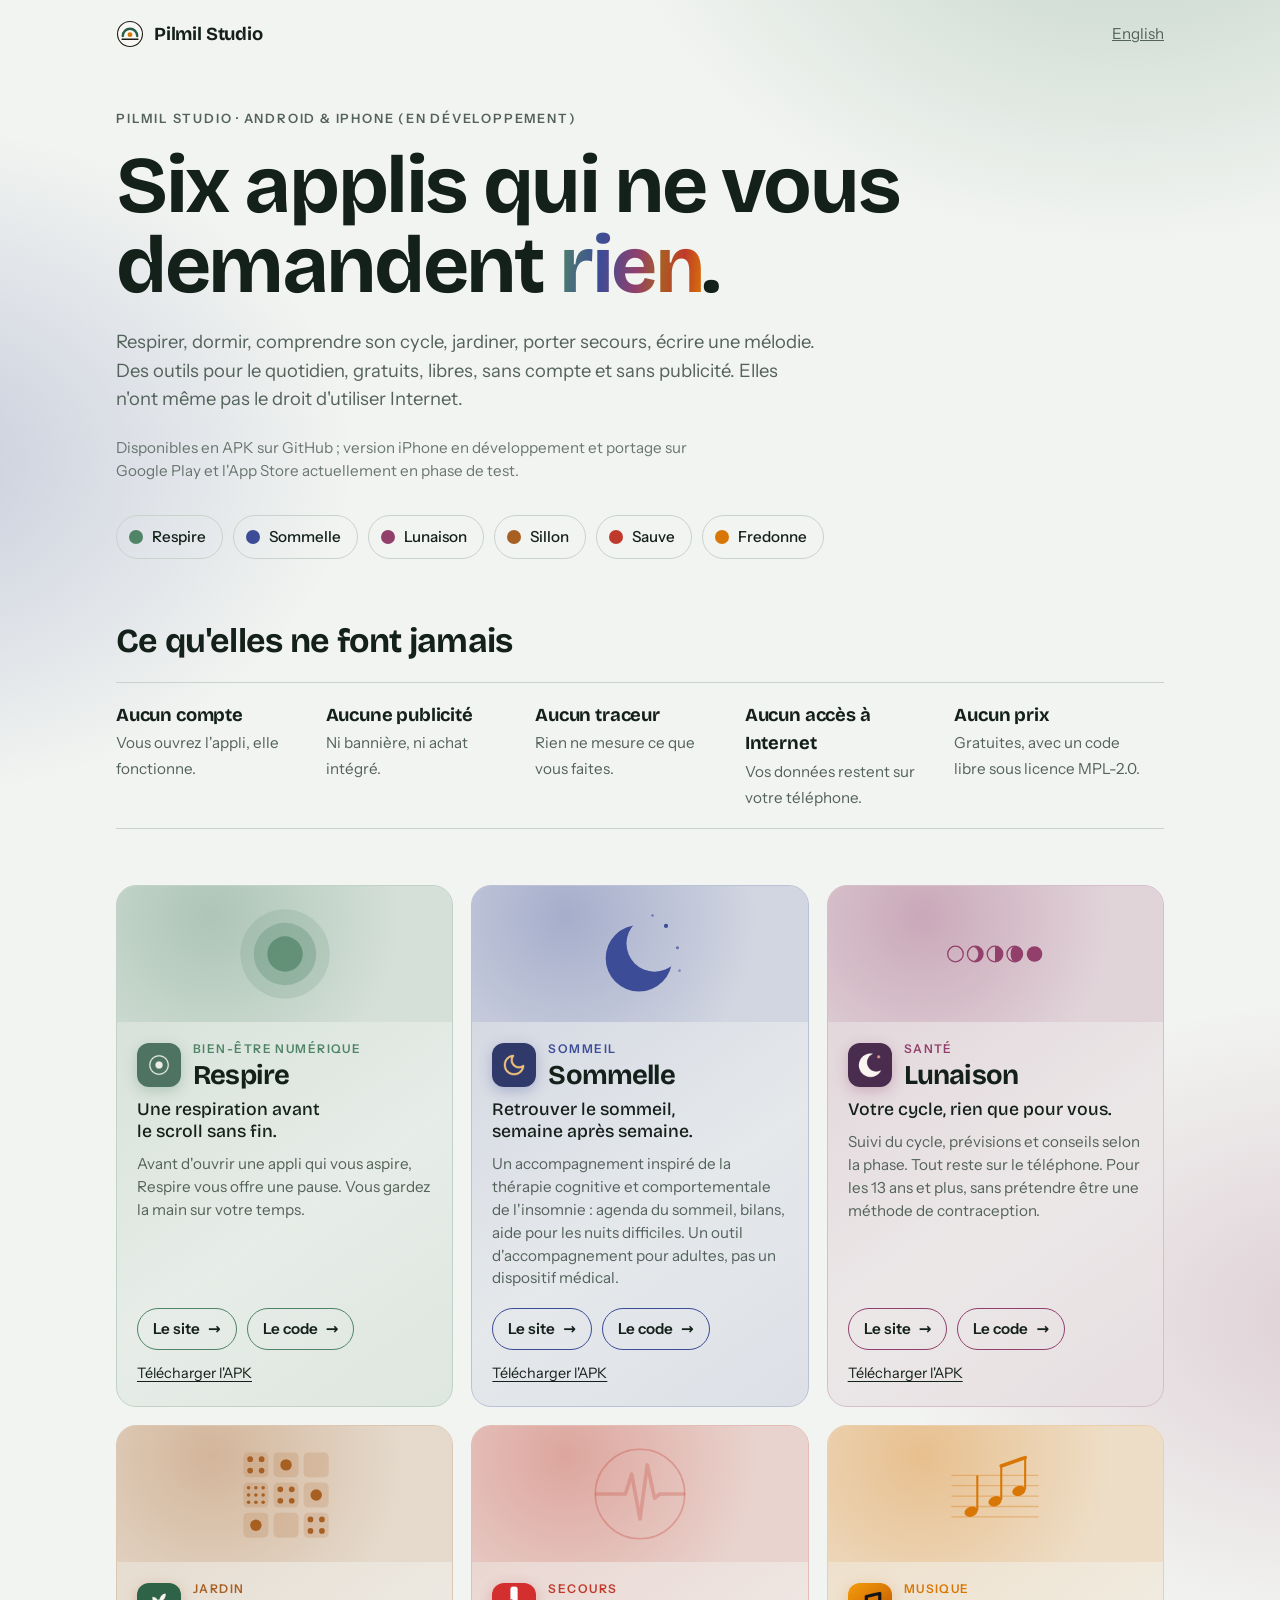
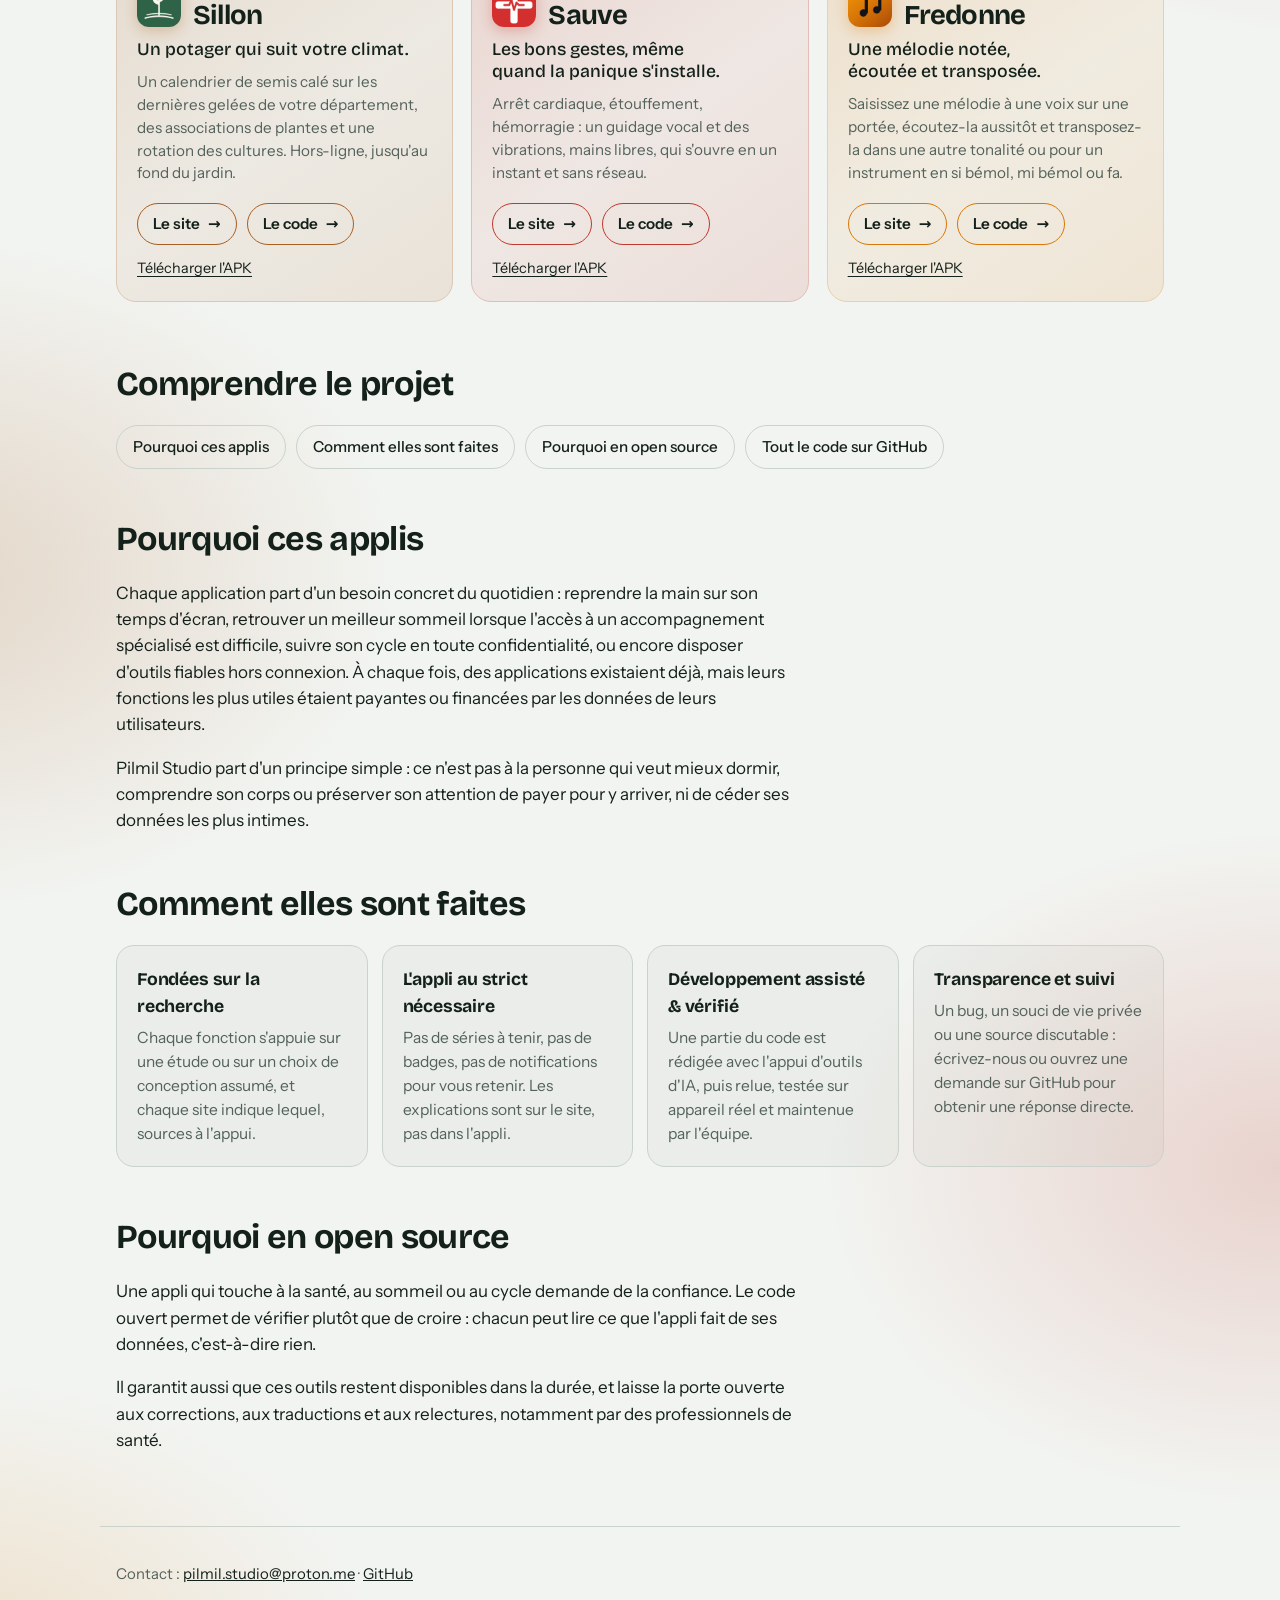
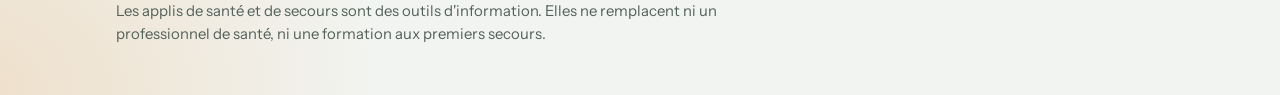
==== commit ee9b2566: "Téléchargement : lien discret vers l'APK sur chaque carte d'appli" ====
--- a/index.html
+++ b/index.html
@@ -79,6 +79,7 @@
         <p class="promise">Une respiration avant le scroll sans fin.</p>
         <p class="detail">Avant d'ouvrir une appli qui vous aspire, Respire vous offre une pause. Vous gardez la main sur votre temps.</p>
         <div class="links"><a class="go" href="https://pilmil-studio.github.io/respire/fr/">Le site <span aria-hidden="true">→</span></a> <a class="go" href="https://github.com/Pilmil-Studio/respire">Le code <span aria-hidden="true">→</span></a></div>
+        <p class="dl"><a href="https://github.com/Pilmil-Studio/respire/releases/latest">Télécharger l'APK</a></p>
       </div>
     </article>
 
@@ -104,6 +105,7 @@
         <p class="promise">Retrouver le sommeil, semaine après semaine.</p>
         <p class="detail">Un accompagnement inspiré de la thérapie cognitive et comportementale de l'insomnie : agenda du sommeil, bilans, aide pour les nuits difficiles. Un outil d'accompagnement pour adultes, pas un dispositif médical.</p>
         <div class="links"><a class="go" href="https://pilmil-studio.github.io/sommelle/">Le site <span aria-hidden="true">→</span></a> <a class="go" href="https://github.com/Pilmil-Studio/sommelle">Le code <span aria-hidden="true">→</span></a></div>
+        <p class="dl"><a href="https://github.com/Pilmil-Studio/sommelle/releases/latest">Télécharger l'APK</a></p>
       </div>
     </article>
 
@@ -133,6 +135,7 @@
         <p class="promise">Votre cycle, rien que pour vous.</p>
         <p class="detail">Suivi du cycle, prévisions et conseils selon la phase. Tout reste sur le téléphone. Pour les 13 ans et plus, sans prétendre être une méthode de contraception.</p>
         <div class="links"><a class="go" href="https://pilmil-studio.github.io/lunaison/">Le site <span aria-hidden="true">→</span></a> <a class="go" href="https://github.com/Pilmil-Studio/lunaison">Le code <span aria-hidden="true">→</span></a></div>
+        <p class="dl"><a href="https://github.com/Pilmil-Studio/lunaison/releases/latest">Télécharger l'APK</a></p>
       </div>
     </article>
 
@@ -185,6 +188,7 @@
         <p class="promise">Un potager qui suit votre climat.</p>
         <p class="detail">Un calendrier de semis calé sur les dernières gelées de votre département, des associations de plantes et une rotation des cultures. Hors-ligne, jusqu'au fond du jardin.</p>
         <div class="links"><a class="go" href="https://pilmil-studio.github.io/sillon/">Le site <span aria-hidden="true">→</span></a> <a class="go" href="https://github.com/Pilmil-Studio/sillon">Le code <span aria-hidden="true">→</span></a></div>
+        <p class="dl"><a href="https://github.com/Pilmil-Studio/sillon/releases/latest">Télécharger l'APK</a></p>
       </div>
     </article>
 
@@ -207,6 +211,7 @@
         <p class="promise">Les bons gestes, même quand la panique s'installe.</p>
         <p class="detail">Arrêt cardiaque, étouffement, hémorragie : un guidage vocal et des vibrations, mains libres, qui s'ouvre en un instant et sans réseau.</p>
         <div class="links"><a class="go" href="https://pilmil-studio.github.io/sauve/">Le site <span aria-hidden="true">→</span></a> <a class="go" href="https://github.com/Pilmil-Studio/sauve">Le code <span aria-hidden="true">→</span></a></div>
+        <p class="dl"><a href="https://github.com/Pilmil-Studio/sauve/releases/latest">Télécharger l'APK</a></p>
       </div>
     </article>
 
@@ -234,6 +239,7 @@
         <p class="promise">Une mélodie notée, écoutée et transposée.</p>
         <p class="detail">Saisissez une mélodie à une voix sur une portée, écoutez-la aussitôt et transposez-la dans une autre tonalité ou pour un instrument en si bémol, mi bémol ou fa.</p>
         <div class="links"><a class="go" href="https://pilmil-studio.github.io/fredonne/">Le site <span aria-hidden="true">→</span></a> <a class="go" href="https://github.com/Pilmil-Studio/fredonne">Le code <span aria-hidden="true">→</span></a></div>
+        <p class="dl"><a href="https://github.com/Pilmil-Studio/fredonne/releases/latest">Télécharger l'APK</a></p>
       </div>
     </article>
 
--- a/css/home.css
+++ b/css/home.css
@@ -194,4 +194,6 @@
 .principles h3 { font-family: var(--font-display); font-size: 1.1rem; letter-spacing: -0.01em; margin: 0 0 6px; }
 .principles p { margin: 0; color: var(--muted); font-size: 0.97rem; }
 .links { display: flex; flex-wrap: wrap; gap: 10px; }
+.dl { margin: 12px 0 0; font-size: 0.9rem; color: var(--muted); }
+.dl a { color: var(--fg); text-underline-offset: 3px; }
 .foot a { color: var(--fg); }
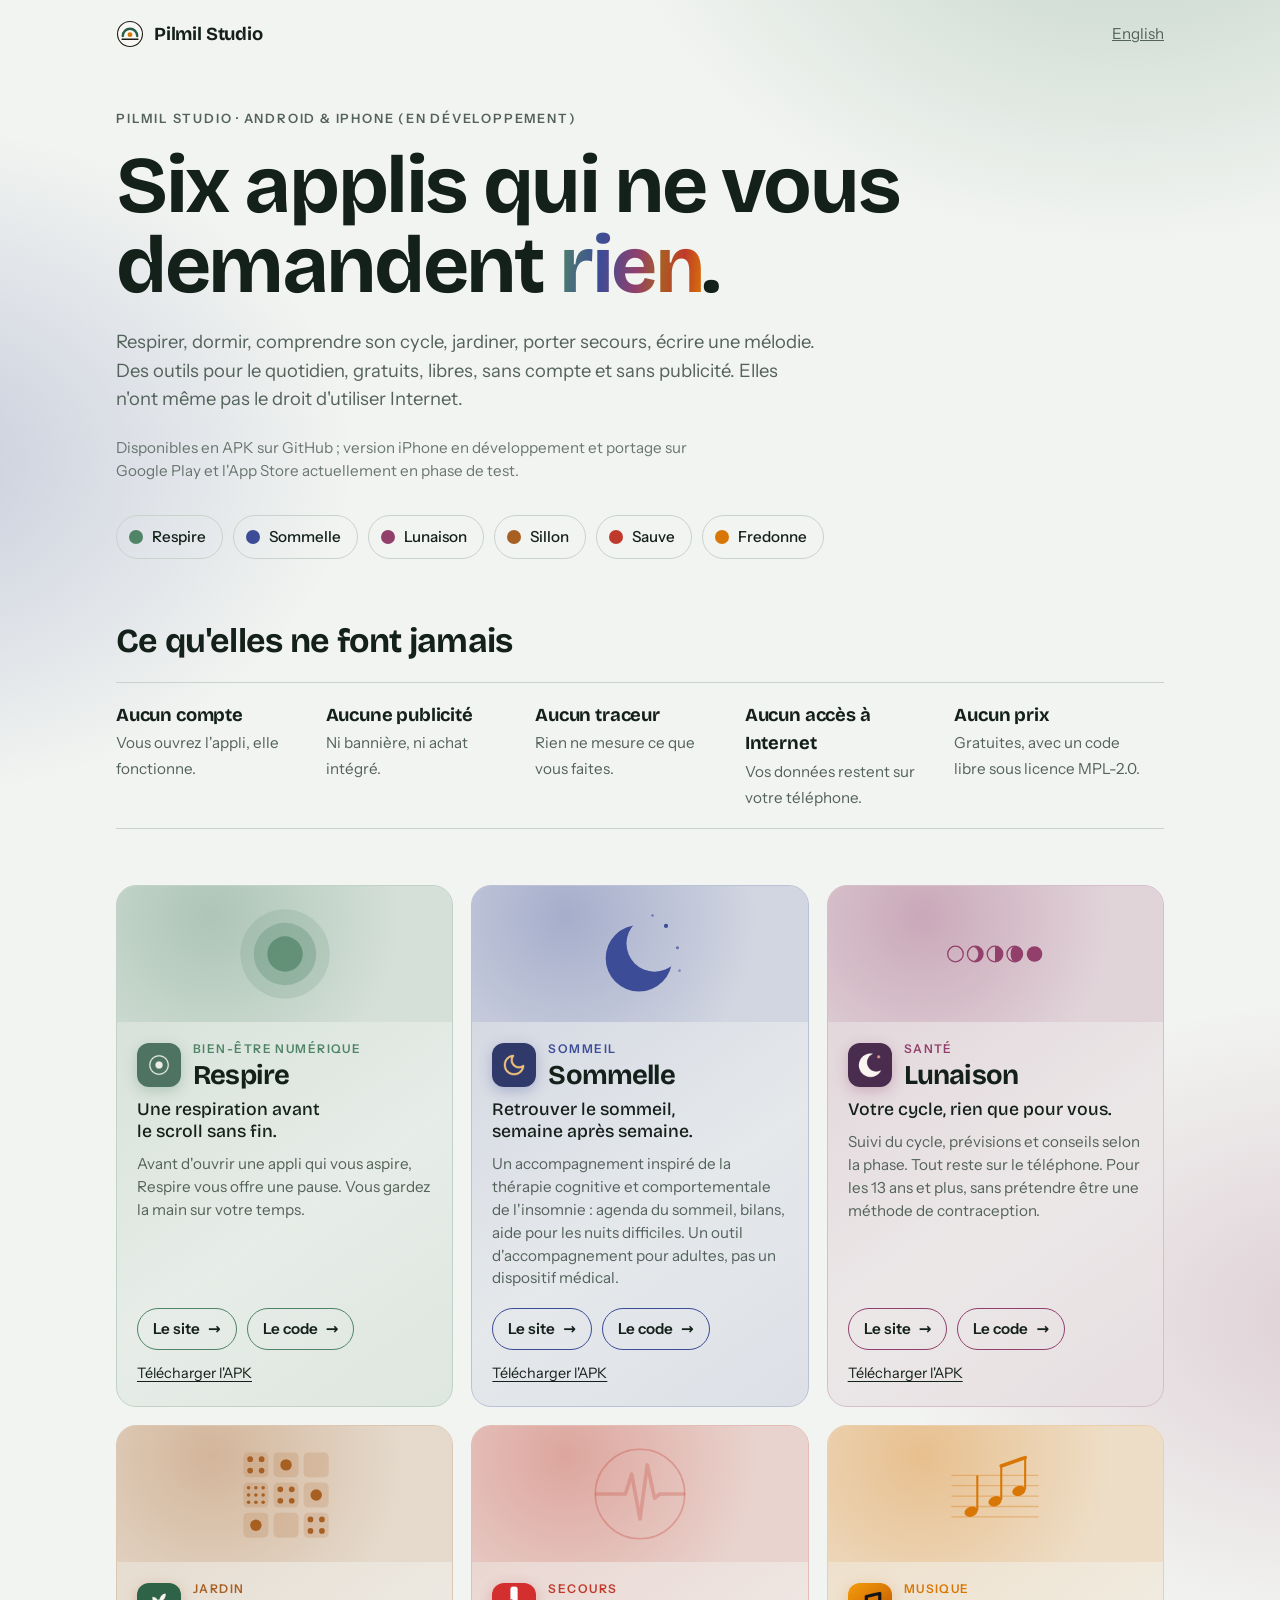
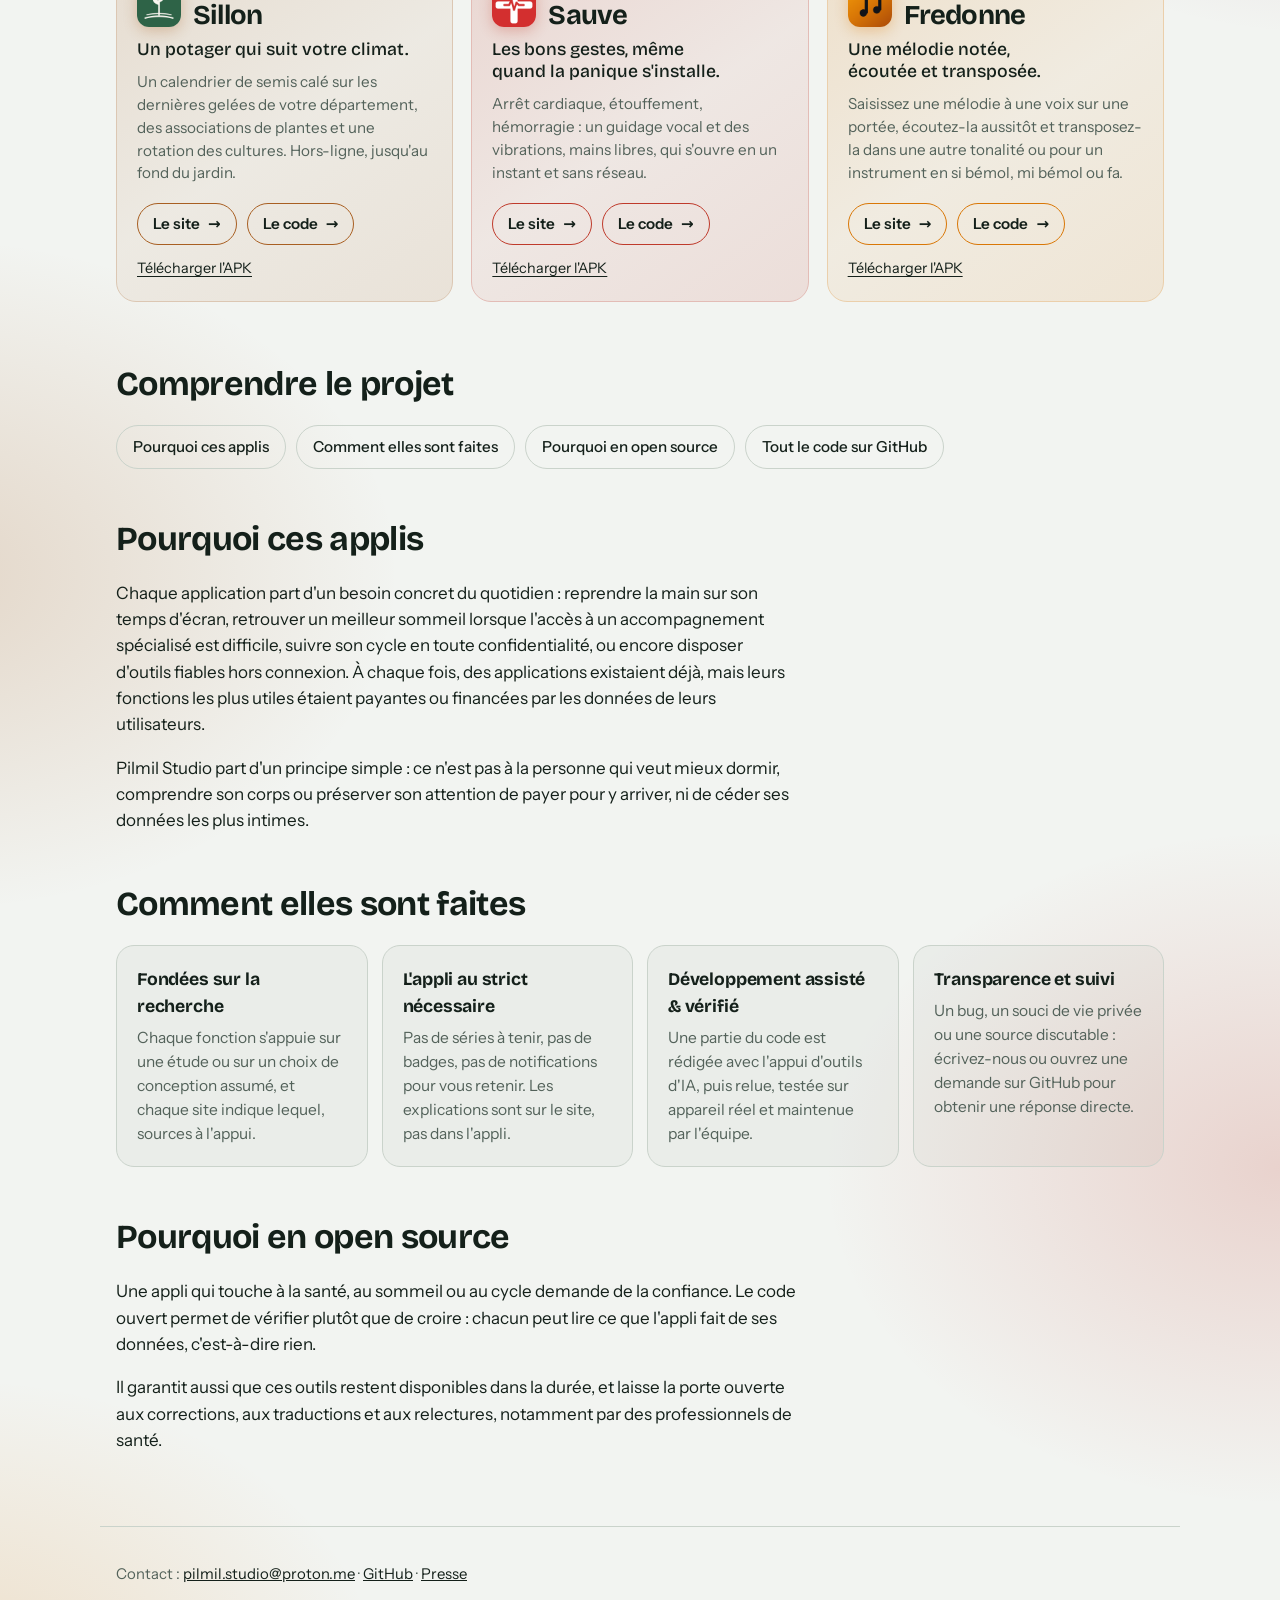
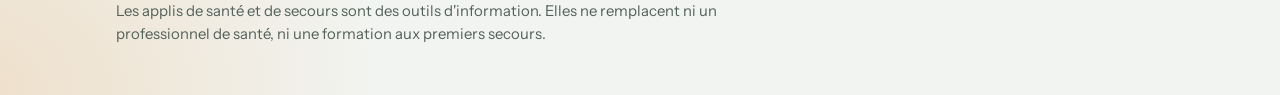
==== commit 86e11bf2: "Presse : lien vers le dossier de presse dans le pied de page des accueils" ====
--- a/index.html
+++ b/index.html
@@ -277,7 +277,7 @@
 </main>
 
 <footer class="wrap foot">
-  <p>Contact : <a href="mailto:pilmil.studio@proton.me">pilmil.studio@proton.me</a> · <a href="https://github.com/Pilmil-Studio">GitHub</a></p>
+  <p>Contact : <a href="mailto:pilmil.studio@proton.me">pilmil.studio@proton.me</a> · <a href="https://github.com/Pilmil-Studio">GitHub</a> · <a href="presse.html">Presse</a></p>
   <p>Les applis de santé et de secours sont des outils d'information. Elles ne remplacent ni un professionnel de santé, ni une formation aux premiers secours.</p>
 </footer>
 </body>
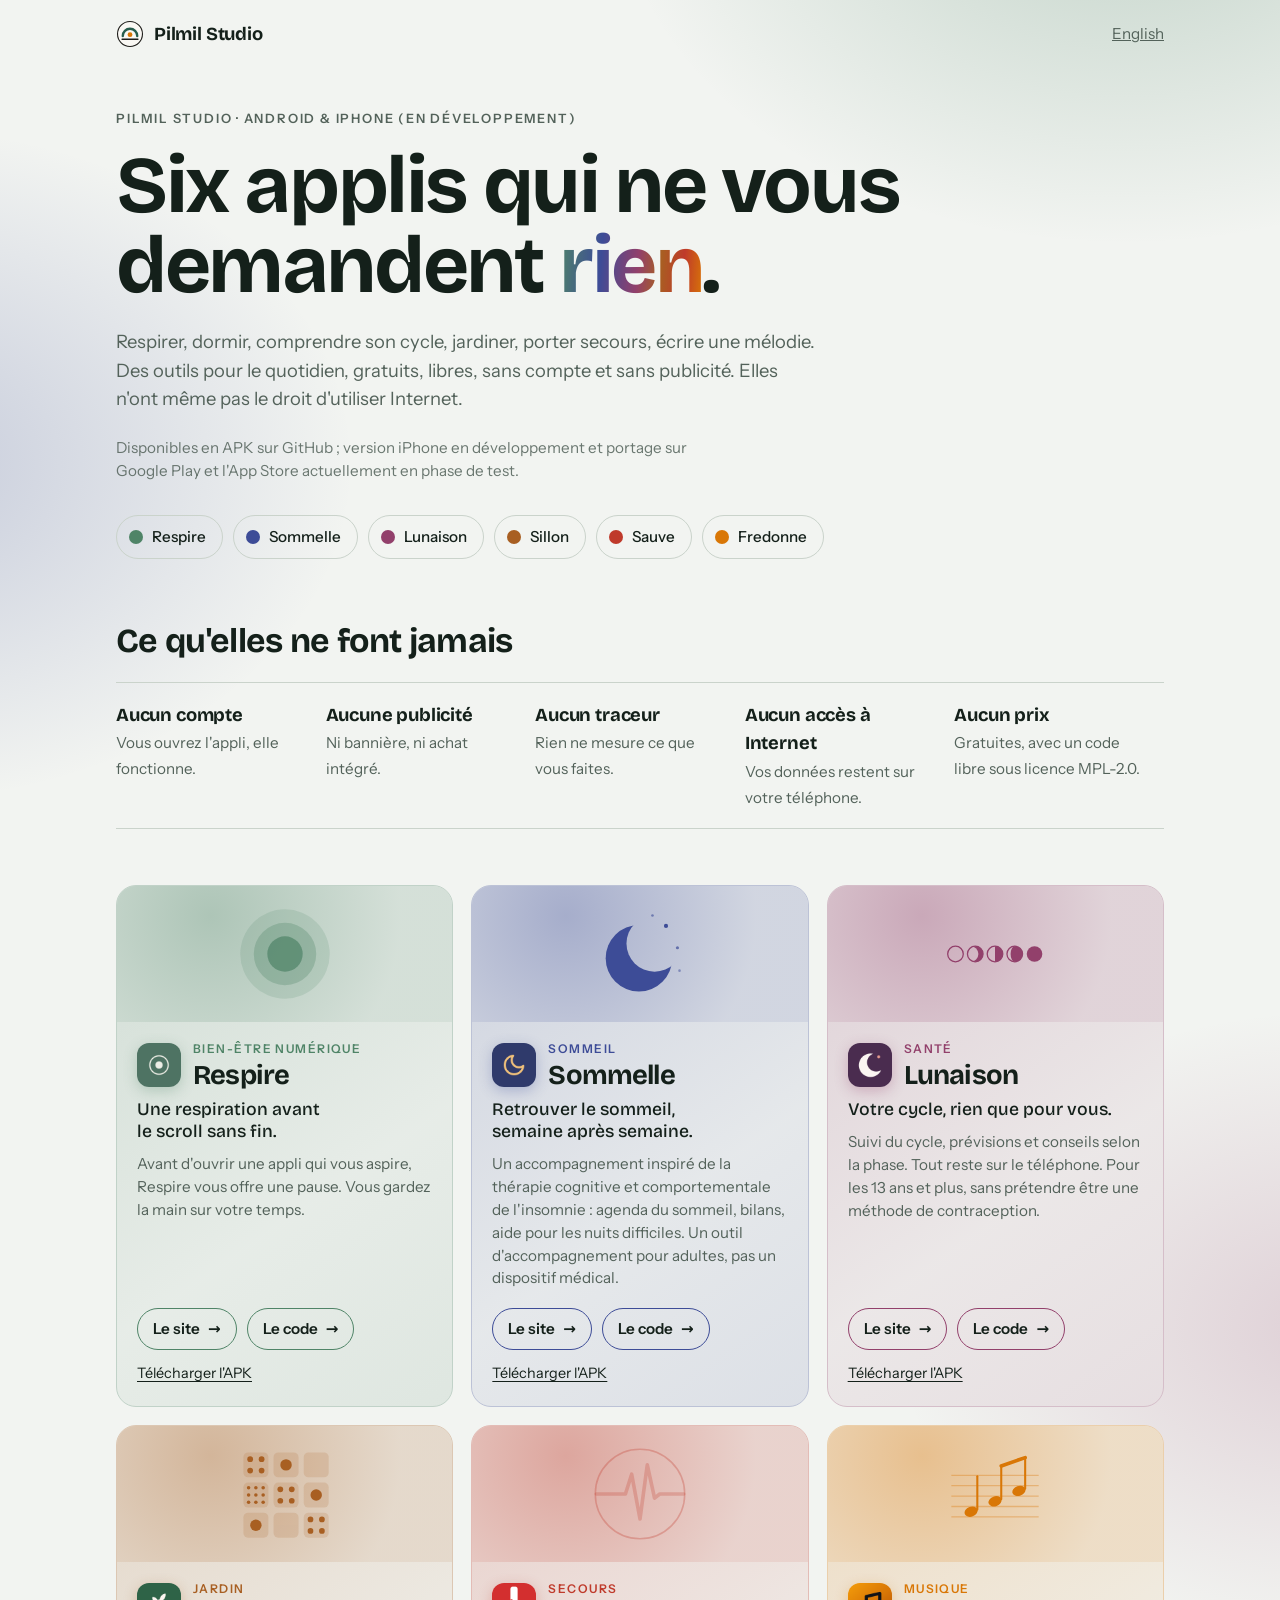
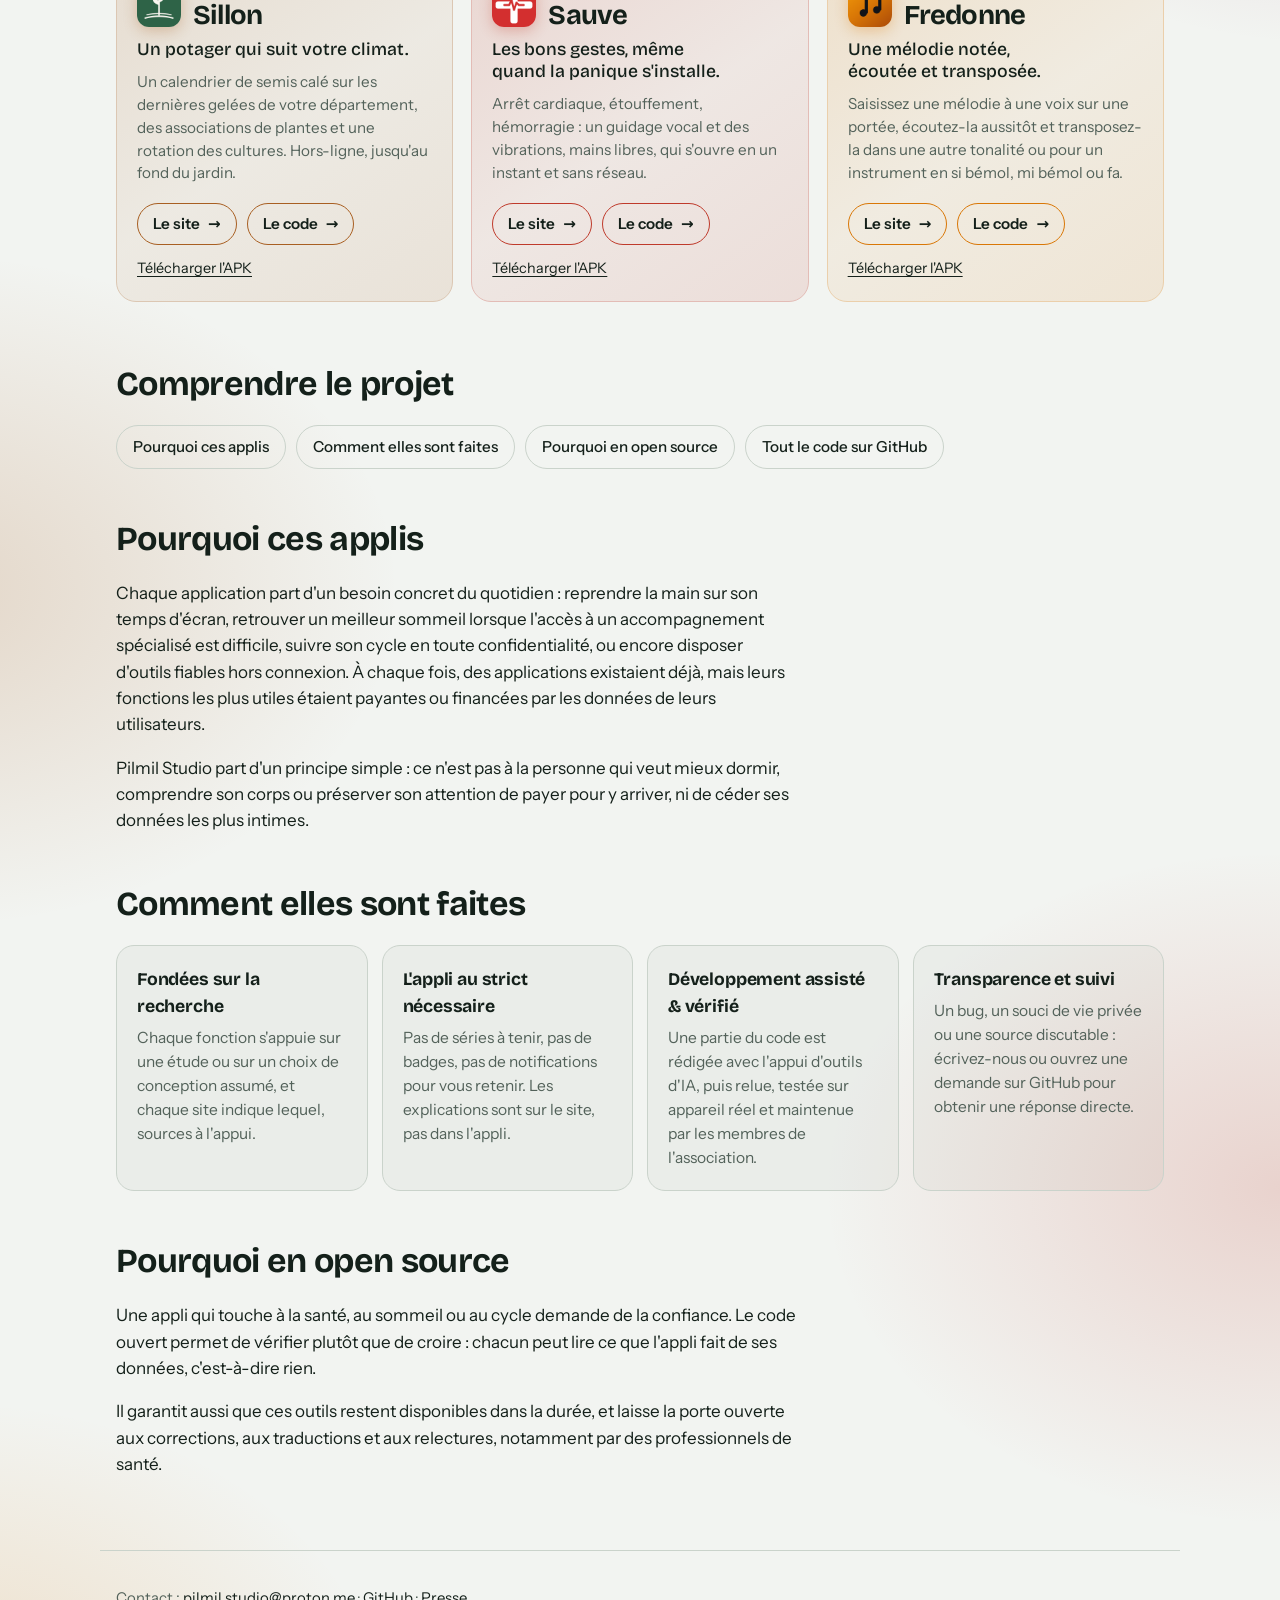
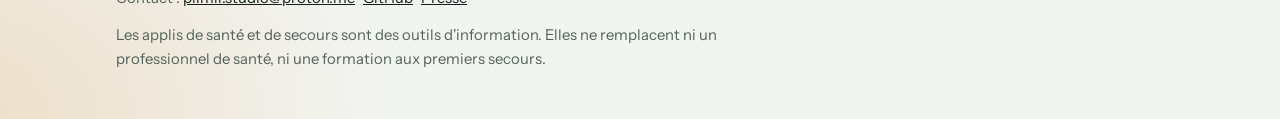
==== commit c4d76430: "Accueils : code maintenu par les membres de l'association" ====
--- a/index.html
+++ b/index.html
@@ -264,7 +264,7 @@
     <ul class="principles">
       <li><h3>Fondées sur la recherche</h3><p>Chaque fonction s'appuie sur une étude ou sur un choix de conception assumé, et chaque site indique lequel, sources à l'appui.</p></li>
       <li><h3>L'appli au strict nécessaire</h3><p>Pas de séries à tenir, pas de badges, pas de notifications pour vous retenir. Les explications sont sur le site, pas dans l'appli.</p></li>
-      <li><h3>Développement assisté &amp; vérifié</h3><p>Une partie du code est rédigée avec l'appui d'outils d'IA, puis relue, testée sur appareil réel et maintenue par l'équipe.</p></li>
+      <li><h3>Développement assisté &amp; vérifié</h3><p>Une partie du code est rédigée avec l'appui d'outils d'IA, puis relue, testée sur appareil réel et maintenue par les membres de l'association.</p></li>
       <li><h3>Transparence et suivi</h3><p>Un bug, un souci de vie privée ou une source discutable : écrivez-nous ou ouvrez une demande sur GitHub pour obtenir une réponse directe.</p></li>
     </ul>
 
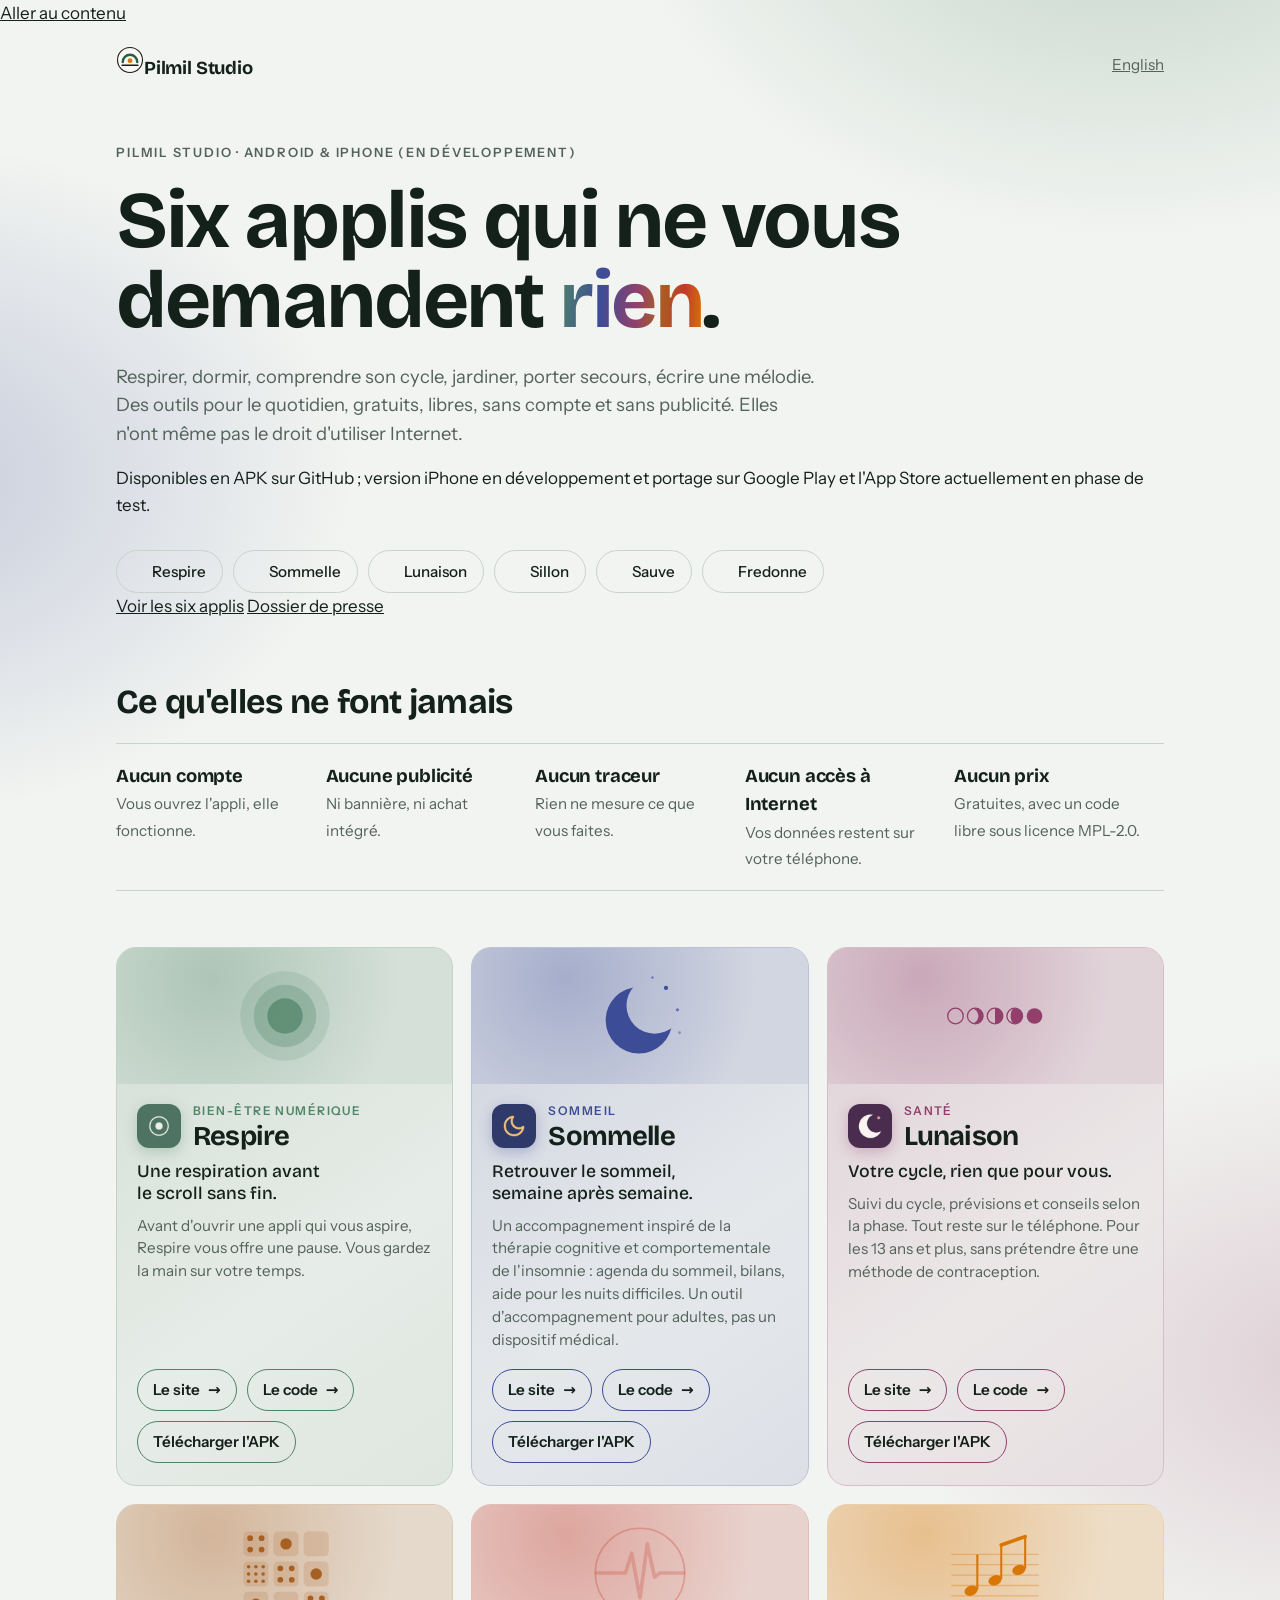
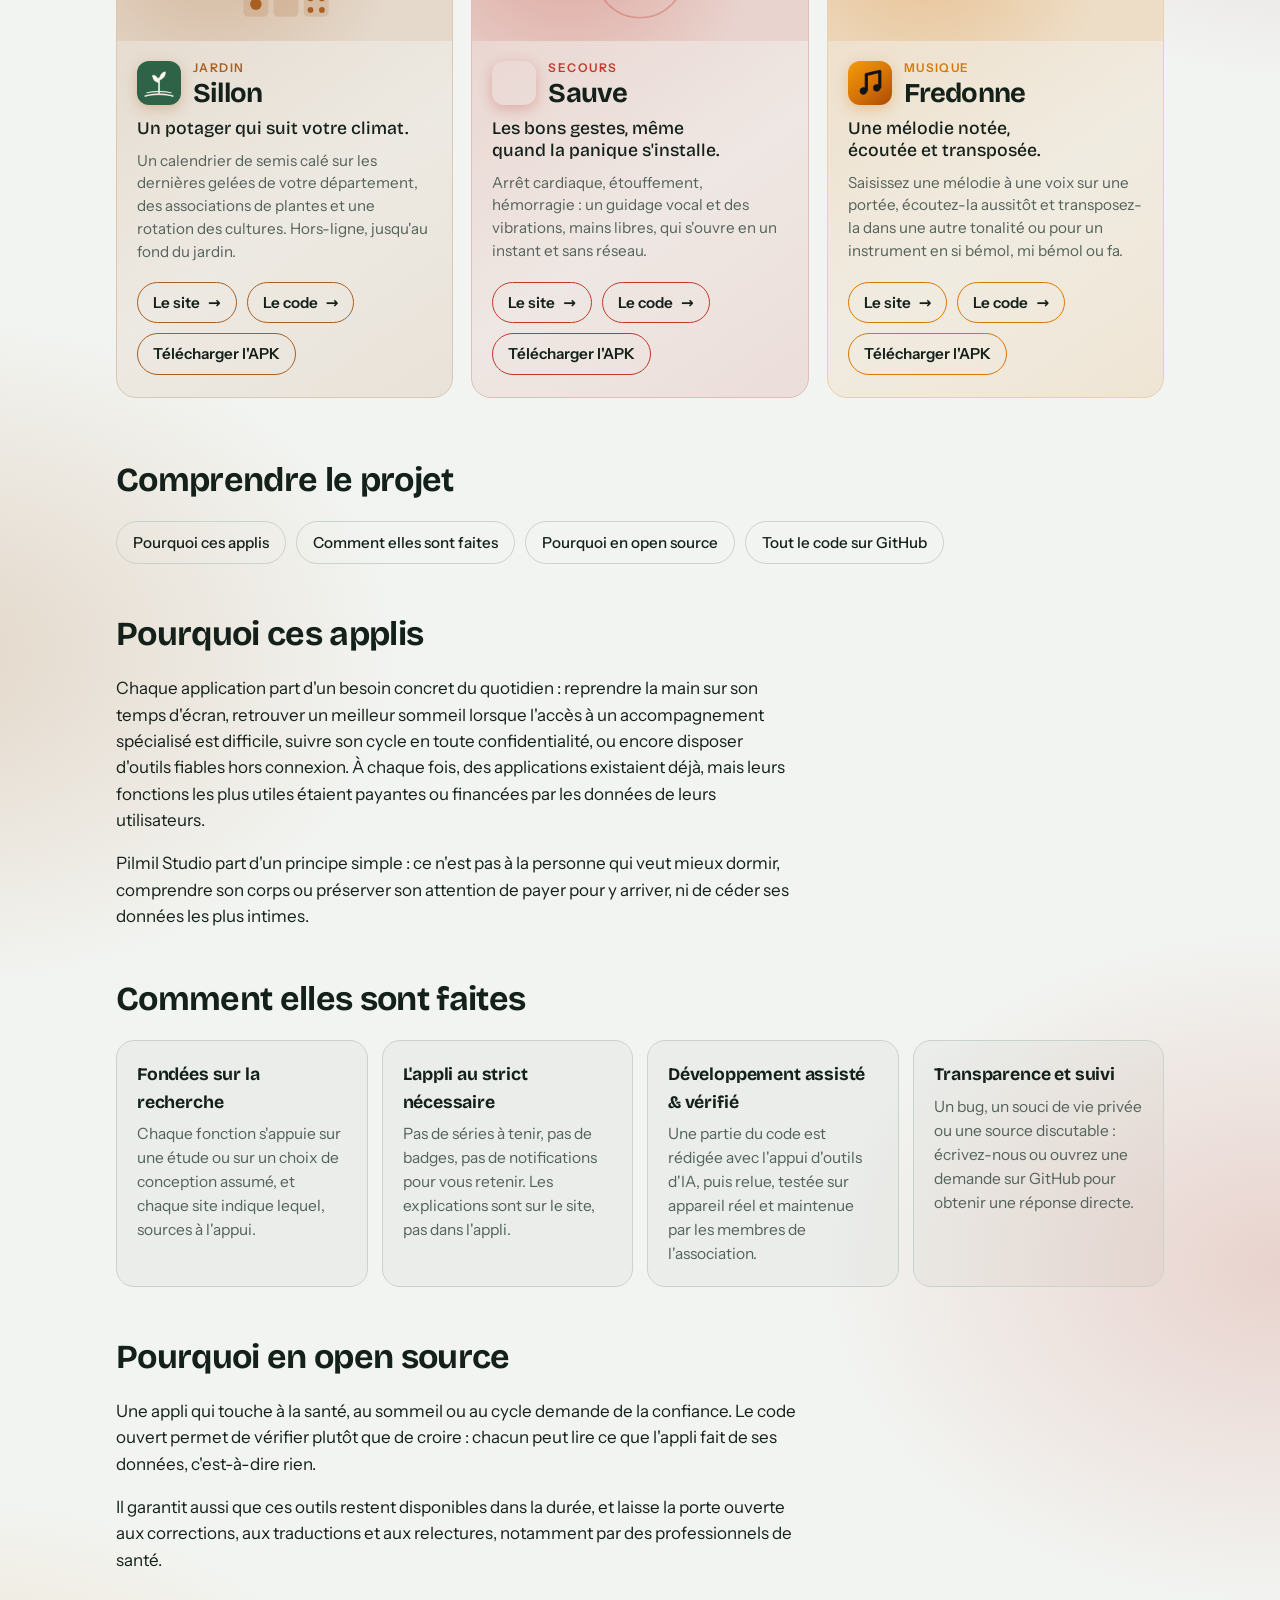
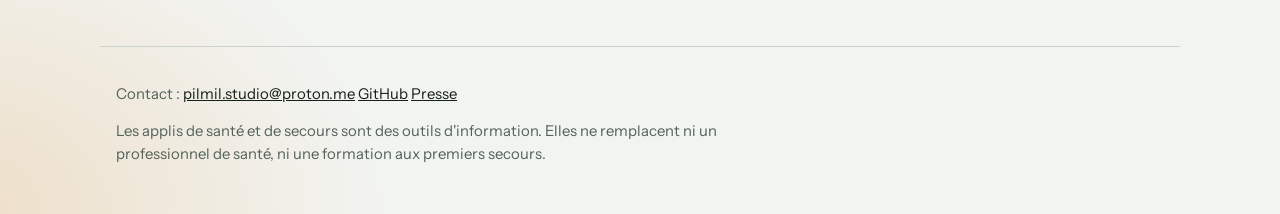
==== commit 9a357fe4: "Site : accueil, cartes égales et boutons Site, Code, APK" ====
--- a/index.html
+++ b/index.html
@@ -26,8 +26,9 @@
 <link rel="stylesheet" href="css/home.css">
 </head>
 <body>
+<a class="skip" href="#haut">Aller au contenu</a>
 <header class="wrap top">
-  <a class="mark" href="./" style="display:inline-flex;align-items:center;gap:10px;"><img src="img/pilmil-ilot.svg" alt="" width="28" height="28" style="display:block;">Pilmil Studio</a>
+  <a class="mark" href="./"><img src="img/pilmil-ilot.svg" alt="" width="28" height="28">Pilmil Studio</a>
   <a class="gh" href="en/" lang="en">English</a>
 </header>
 
@@ -36,15 +37,16 @@
     <p class="kicker">Pilmil Studio · Android &amp; iPhone (en développement)</p>
     <h1>Six applis qui ne vous demandent <span class="grad">rien</span>.</h1>
     <p class="lead">Respirer, dormir, comprendre son cycle, jardiner, porter secours, écrire une mélodie. Des outils pour le quotidien, gratuits, libres, sans compte et sans publicité. Elles n'ont même pas le droit d'utiliser Internet.</p>
-    <p class="lead" style="font-size:0.95rem;opacity:0.85;">Disponibles en APK sur GitHub ; version iPhone en développement et portage sur Google Play et l'App Store actuellement en phase de test.</p>
+    <p class="note">Disponibles en APK sur GitHub ; version iPhone en développement et portage sur Google Play et l'App Store actuellement en phase de test.</p>
     <ul class="pebbles">
-      <li><a href="#respire" style="--c: var(--respire)"><i></i>Respire</a></li>
-      <li><a href="#sommelle" style="--c: var(--sommelle)"><i></i>Sommelle</a></li>
-      <li><a href="#lunaison" style="--c: var(--lunaison)"><i></i>Lunaison</a></li>
-      <li><a href="#sillon" style="--c: var(--sillon)"><i></i>Sillon</a></li>
-      <li><a href="#sauve" style="--c: var(--sauve)"><i></i>Sauve</a></li>
-      <li><a href="#fredonne" style="--c: var(--fredonne)"><i></i>Fredonne</a></li>
-    </ul>
+      <li><a href="#respire"><i></i>Respire</a></li>
+      <li><a href="#sommelle"><i></i>Sommelle</a></li>
+      <li><a href="#lunaison"><i></i>Lunaison</a></li>
+      <li><a href="#sillon"><i></i>Sillon</a></li>
+      <li><a href="#sauve"><i></i>Sauve</a></li>
+      <li><a href="#fredonne"><i></i>Fredonne</a></li>
+    </ul>
+    <div class="cta"><a class="btn" href="#applis">Voir les six applis</a> <a class="btn alt" href="presse.html">Dossier de presse</a></div>
   </section>
 
   <section class="wrap rules" aria-labelledby="rules-title">
@@ -58,7 +60,7 @@
     </ul>
   </section>
 
-  <section class="wrap apps" aria-label="Les six applis">
+  <section class="wrap apps" id="applis" aria-label="Les six applis">
 
     <article class="app" id="respire">
       <div class="glyph" aria-hidden="true">
@@ -70,7 +72,7 @@
       </div>
       <div class="copy">
         <div class="app-head">
-          <img class="app-logo" src="img/apps/respire.png" alt="Logo Respire" width="44" height="44">
+          <img class="app-logo" src="img/apps/respire.png" alt="Logo Respire" width="512" height="512" loading="lazy" decoding="async">
           <div>
             <span class="tag">Bien-être numérique</span>
             <h3>Respire</h3>
@@ -78,8 +80,7 @@
         </div>
         <p class="promise">Une respiration avant le scroll sans fin.</p>
         <p class="detail">Avant d'ouvrir une appli qui vous aspire, Respire vous offre une pause. Vous gardez la main sur votre temps.</p>
-        <div class="links"><a class="go" href="https://pilmil-studio.github.io/respire/fr/">Le site <span aria-hidden="true">→</span></a> <a class="go" href="https://github.com/Pilmil-Studio/respire">Le code <span aria-hidden="true">→</span></a></div>
-        <p class="dl"><a href="https://github.com/Pilmil-Studio/respire/releases/latest">Télécharger l'APK</a></p>
+        <div class="links"><a class="go" href="https://pilmil-studio.github.io/respire/fr/">Le site <span aria-hidden="true">→</span></a> <a class="go" href="https://github.com/Pilmil-Studio/respire">Le code <span aria-hidden="true">→</span></a> <a class="go apk" href="https://github.com/Pilmil-Studio/respire/releases/latest">Télécharger l'APK</a></div>
       </div>
     </article>
 
@@ -96,7 +97,7 @@
       </div>
       <div class="copy">
         <div class="app-head">
-          <img class="app-logo" src="img/apps/sommelle.png" alt="Logo Sommelle" width="44" height="44">
+          <img class="app-logo" src="img/apps/sommelle.png" alt="Logo Sommelle" width="512" height="512" loading="lazy" decoding="async">
           <div>
             <span class="tag">Sommeil</span>
             <h3>Sommelle</h3>
@@ -104,8 +105,7 @@
         </div>
         <p class="promise">Retrouver le sommeil, semaine après semaine.</p>
         <p class="detail">Un accompagnement inspiré de la thérapie cognitive et comportementale de l'insomnie : agenda du sommeil, bilans, aide pour les nuits difficiles. Un outil d'accompagnement pour adultes, pas un dispositif médical.</p>
-        <div class="links"><a class="go" href="https://pilmil-studio.github.io/sommelle/">Le site <span aria-hidden="true">→</span></a> <a class="go" href="https://github.com/Pilmil-Studio/sommelle">Le code <span aria-hidden="true">→</span></a></div>
-        <p class="dl"><a href="https://github.com/Pilmil-Studio/sommelle/releases/latest">Télécharger l'APK</a></p>
+        <div class="links"><a class="go" href="https://pilmil-studio.github.io/sommelle/">Le site <span aria-hidden="true">→</span></a> <a class="go" href="https://github.com/Pilmil-Studio/sommelle">Le code <span aria-hidden="true">→</span></a> <a class="go apk" href="https://github.com/Pilmil-Studio/sommelle/releases/latest">Télécharger l'APK</a></div>
       </div>
     </article>
 
@@ -126,7 +126,7 @@
       </div>
       <div class="copy">
         <div class="app-head">
-          <img class="app-logo" src="img/apps/lunaison.png" alt="Logo Lunaison" width="44" height="44">
+          <img class="app-logo" src="img/apps/lunaison.png" alt="Logo Lunaison" width="512" height="512" loading="lazy" decoding="async">
           <div>
             <span class="tag">Santé</span>
             <h3>Lunaison</h3>
@@ -134,8 +134,7 @@
         </div>
         <p class="promise">Votre cycle, rien que pour vous.</p>
         <p class="detail">Suivi du cycle, prévisions et conseils selon la phase. Tout reste sur le téléphone. Pour les 13 ans et plus, sans prétendre être une méthode de contraception.</p>
-        <div class="links"><a class="go" href="https://pilmil-studio.github.io/lunaison/">Le site <span aria-hidden="true">→</span></a> <a class="go" href="https://github.com/Pilmil-Studio/lunaison">Le code <span aria-hidden="true">→</span></a></div>
-        <p class="dl"><a href="https://github.com/Pilmil-Studio/lunaison/releases/latest">Télécharger l'APK</a></p>
+        <div class="links"><a class="go" href="https://pilmil-studio.github.io/lunaison/">Le site <span aria-hidden="true">→</span></a> <a class="go" href="https://github.com/Pilmil-Studio/lunaison">Le code <span aria-hidden="true">→</span></a> <a class="go apk" href="https://github.com/Pilmil-Studio/lunaison/releases/latest">Télécharger l'APK</a></div>
       </div>
     </article>
 
@@ -179,7 +178,7 @@
       </div>
       <div class="copy">
         <div class="app-head">
-          <img class="app-logo" src="img/apps/sillon.png" alt="Logo Sillon" width="44" height="44">
+          <img class="app-logo" src="img/apps/sillon.png" alt="Logo Sillon" width="512" height="512" loading="lazy" decoding="async">
           <div>
             <span class="tag">Jardin</span>
             <h3>Sillon</h3>
@@ -187,8 +186,7 @@
         </div>
         <p class="promise">Un potager qui suit votre climat.</p>
         <p class="detail">Un calendrier de semis calé sur les dernières gelées de votre département, des associations de plantes et une rotation des cultures. Hors-ligne, jusqu'au fond du jardin.</p>
-        <div class="links"><a class="go" href="https://pilmil-studio.github.io/sillon/">Le site <span aria-hidden="true">→</span></a> <a class="go" href="https://github.com/Pilmil-Studio/sillon">Le code <span aria-hidden="true">→</span></a></div>
-        <p class="dl"><a href="https://github.com/Pilmil-Studio/sillon/releases/latest">Télécharger l'APK</a></p>
+        <div class="links"><a class="go" href="https://pilmil-studio.github.io/sillon/">Le site <span aria-hidden="true">→</span></a> <a class="go" href="https://github.com/Pilmil-Studio/sillon">Le code <span aria-hidden="true">→</span></a> <a class="go apk" href="https://github.com/Pilmil-Studio/sillon/releases/latest">Télécharger l'APK</a></div>
       </div>
     </article>
 
@@ -202,7 +200,7 @@
       </div>
       <div class="copy">
         <div class="app-head">
-          <img class="app-logo" src="img/apps/sauve.png" alt="Logo Sauve" width="44" height="44">
+          <img class="app-logo" src="img/apps/sauve.png" alt="Logo Sauve" width="512" height="512" loading="lazy" decoding="async">
           <div>
             <span class="tag">Secours</span>
             <h3>Sauve</h3>
@@ -210,8 +208,7 @@
         </div>
         <p class="promise">Les bons gestes, même quand la panique s'installe.</p>
         <p class="detail">Arrêt cardiaque, étouffement, hémorragie : un guidage vocal et des vibrations, mains libres, qui s'ouvre en un instant et sans réseau.</p>
-        <div class="links"><a class="go" href="https://pilmil-studio.github.io/sauve/">Le site <span aria-hidden="true">→</span></a> <a class="go" href="https://github.com/Pilmil-Studio/sauve">Le code <span aria-hidden="true">→</span></a></div>
-        <p class="dl"><a href="https://github.com/Pilmil-Studio/sauve/releases/latest">Télécharger l'APK</a></p>
+        <div class="links"><a class="go" href="https://pilmil-studio.github.io/sauve/">Le site <span aria-hidden="true">→</span></a> <a class="go" href="https://github.com/Pilmil-Studio/sauve">Le code <span aria-hidden="true">→</span></a> <a class="go apk" href="https://github.com/Pilmil-Studio/sauve/releases/latest">Télécharger l'APK</a></div>
       </div>
     </article>
 
@@ -230,7 +227,7 @@
       </div>
       <div class="copy">
         <div class="app-head">
-          <img class="app-logo" src="img/apps/fredonne.png" alt="Logo Fredonne" width="44" height="44">
+          <img class="app-logo" src="img/apps/fredonne.png" alt="Logo Fredonne" width="512" height="512" loading="lazy" decoding="async">
           <div>
             <span class="tag">Musique</span>
             <h3>Fredonne</h3>
@@ -238,8 +235,7 @@
         </div>
         <p class="promise">Une mélodie notée, écoutée et transposée.</p>
         <p class="detail">Saisissez une mélodie à une voix sur une portée, écoutez-la aussitôt et transposez-la dans une autre tonalité ou pour un instrument en si bémol, mi bémol ou fa.</p>
-        <div class="links"><a class="go" href="https://pilmil-studio.github.io/fredonne/">Le site <span aria-hidden="true">→</span></a> <a class="go" href="https://github.com/Pilmil-Studio/fredonne">Le code <span aria-hidden="true">→</span></a></div>
-        <p class="dl"><a href="https://github.com/Pilmil-Studio/fredonne/releases/latest">Télécharger l'APK</a></p>
+        <div class="links"><a class="go" href="https://pilmil-studio.github.io/fredonne/">Le site <span aria-hidden="true">→</span></a> <a class="go" href="https://github.com/Pilmil-Studio/fredonne">Le code <span aria-hidden="true">→</span></a> <a class="go apk" href="https://github.com/Pilmil-Studio/fredonne/releases/latest">Télécharger l'APK</a></div>
       </div>
     </article>
 
@@ -277,8 +273,8 @@
 </main>
 
 <footer class="wrap foot">
-  <p>Contact : <a href="mailto:pilmil.studio@proton.me">pilmil.studio@proton.me</a> · <a href="https://github.com/Pilmil-Studio">GitHub</a> · <a href="presse.html">Presse</a></p>
-  <p>Les applis de santé et de secours sont des outils d'information. Elles ne remplacent ni un professionnel de santé, ni une formation aux premiers secours.</p>
+  <p class="foot-links"><span>Contact : <a href="mailto:pilmil.studio@proton.me">pilmil.studio@proton.me</a></span> <a href="https://github.com/Pilmil-Studio">GitHub</a> <a href="presse.html">Presse</a></p>
+  <p class="warn">Les applis de santé et de secours sont des outils d'information. Elles ne remplacent ni un professionnel de santé, ni une formation aux premiers secours.</p>
 </footer>
 </body>
 </html>
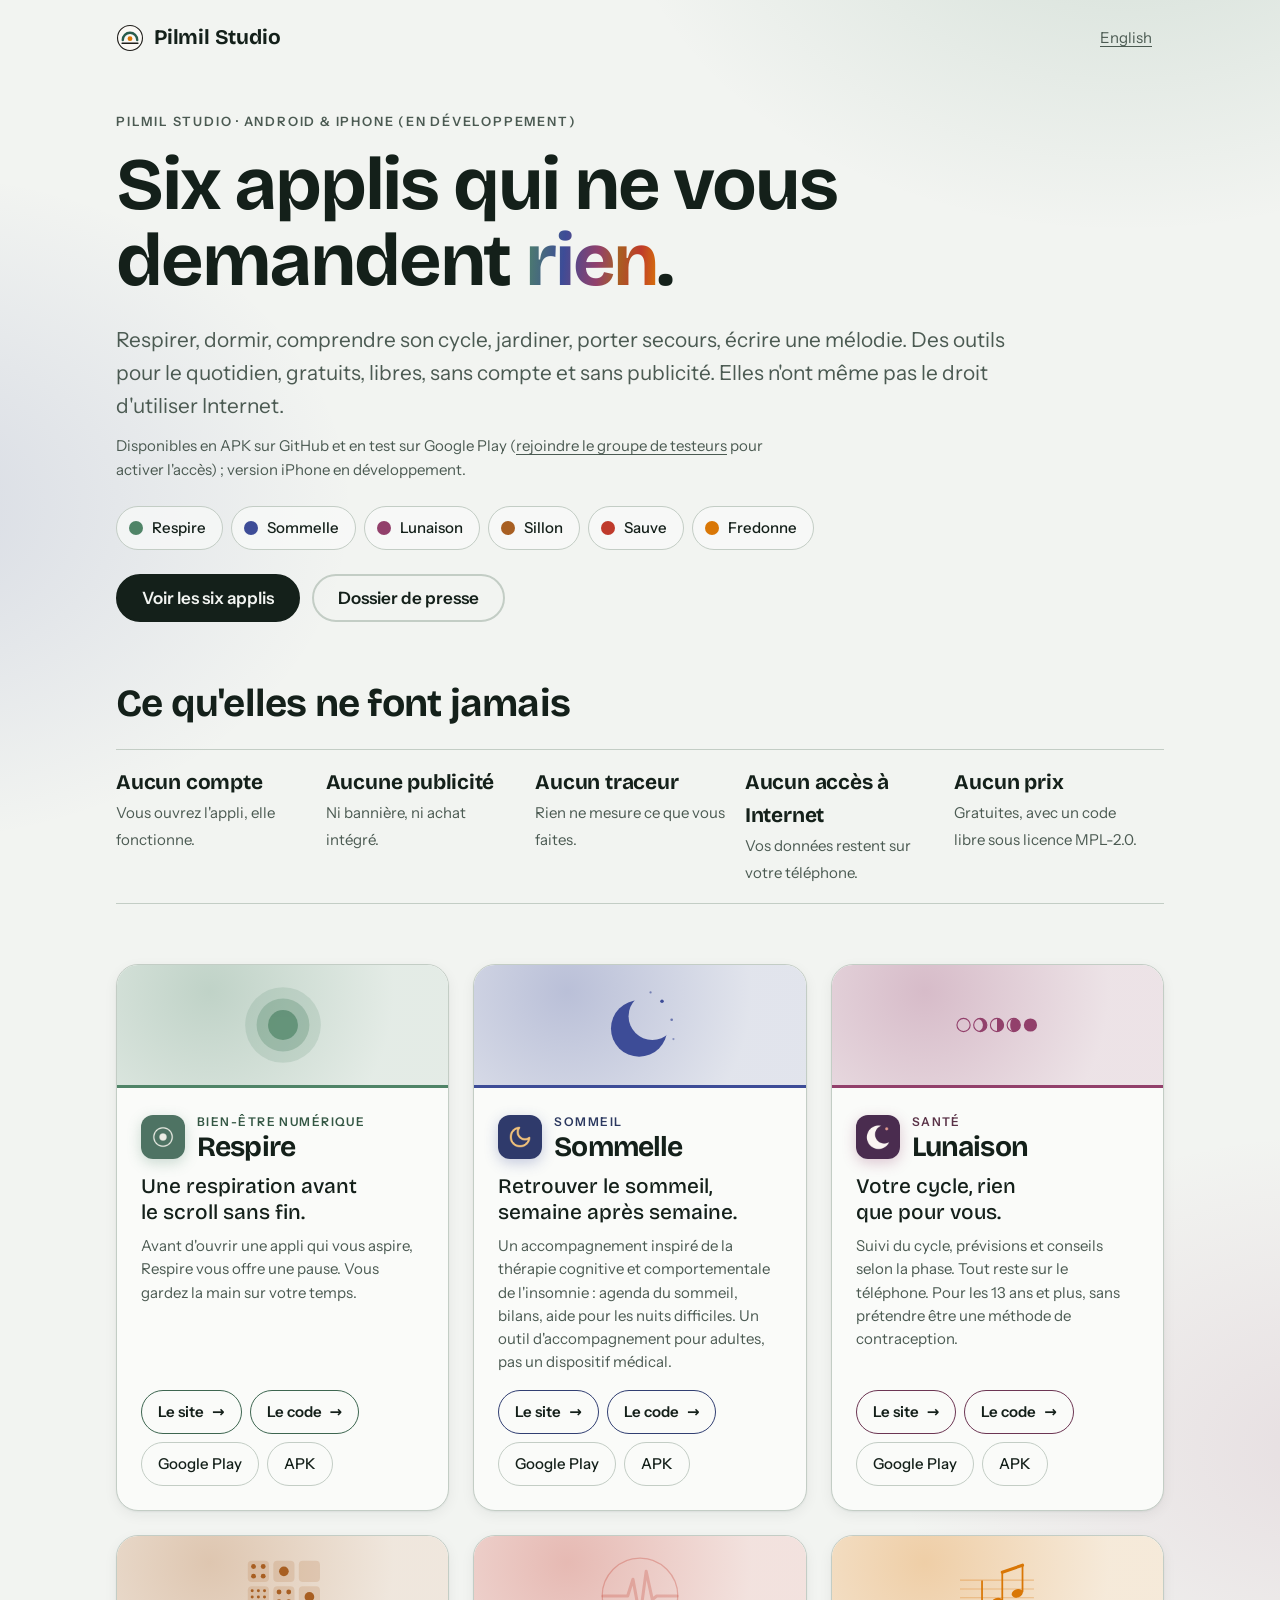
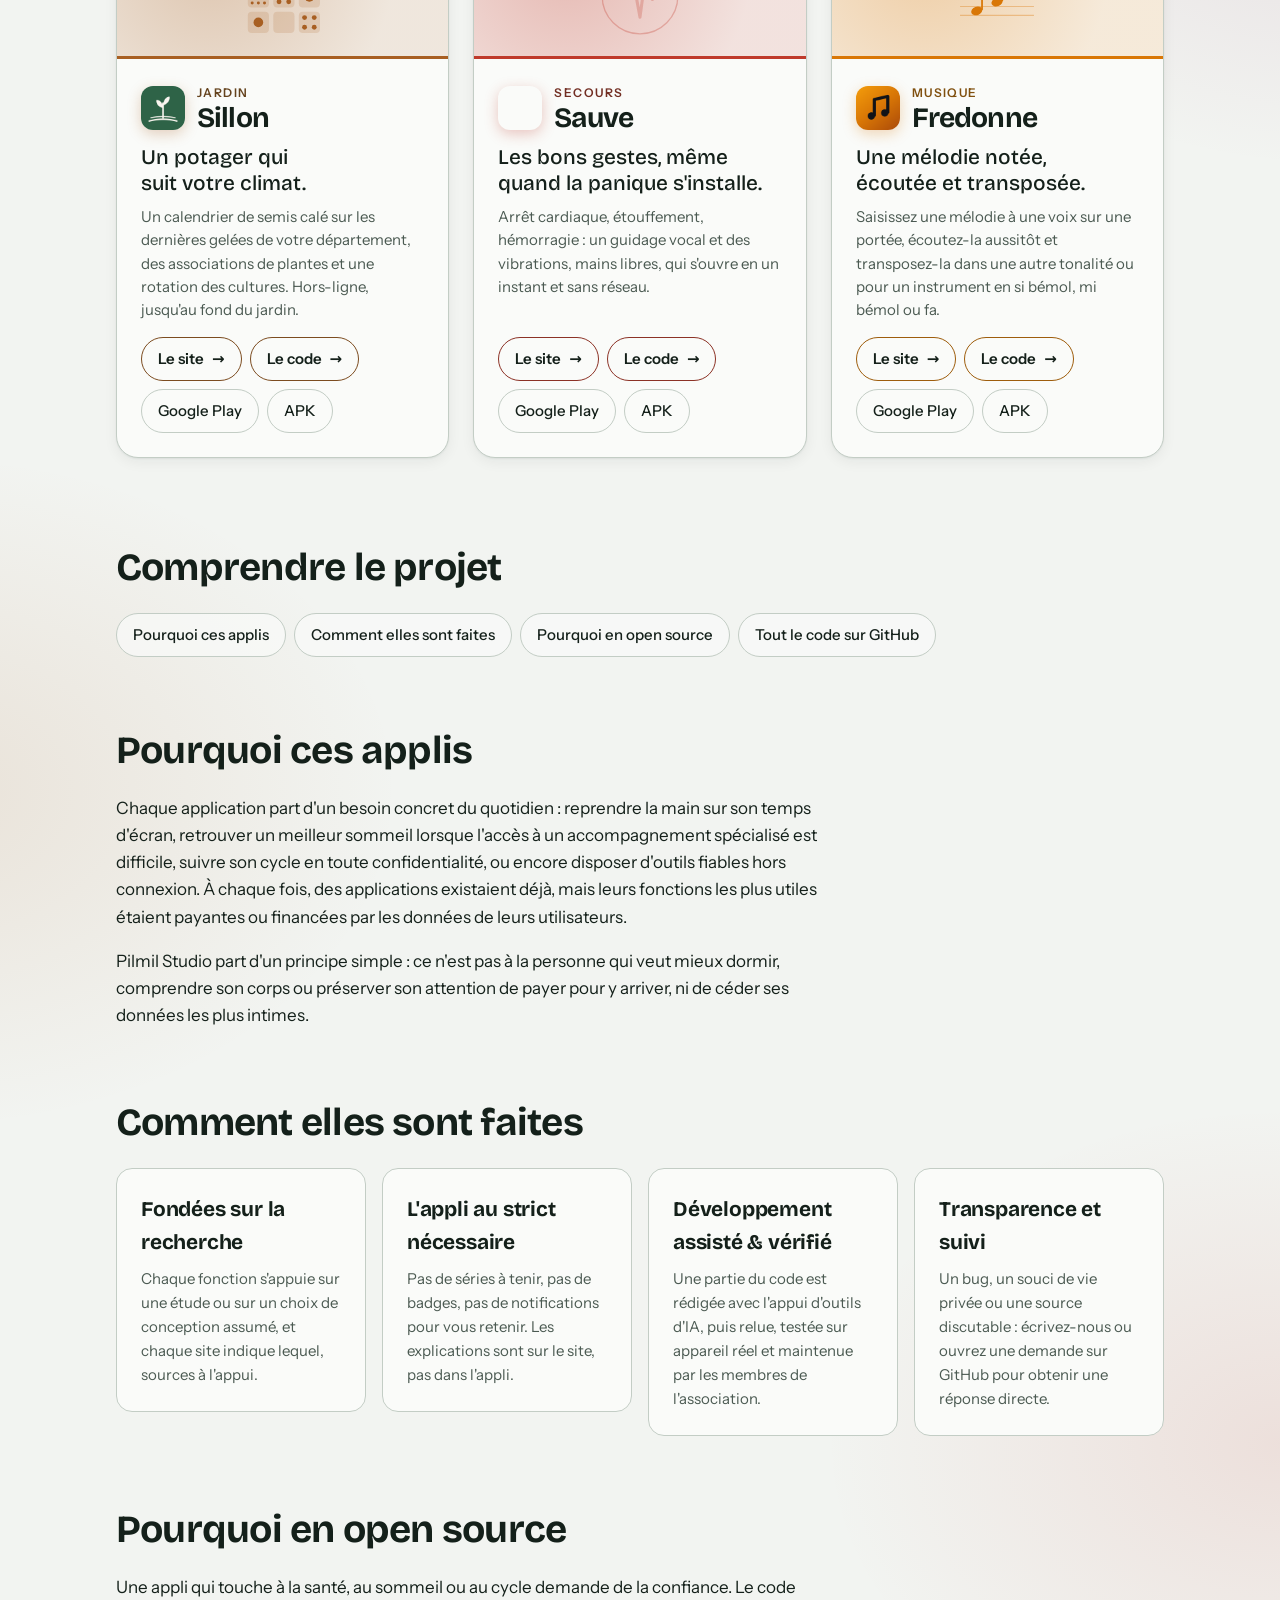
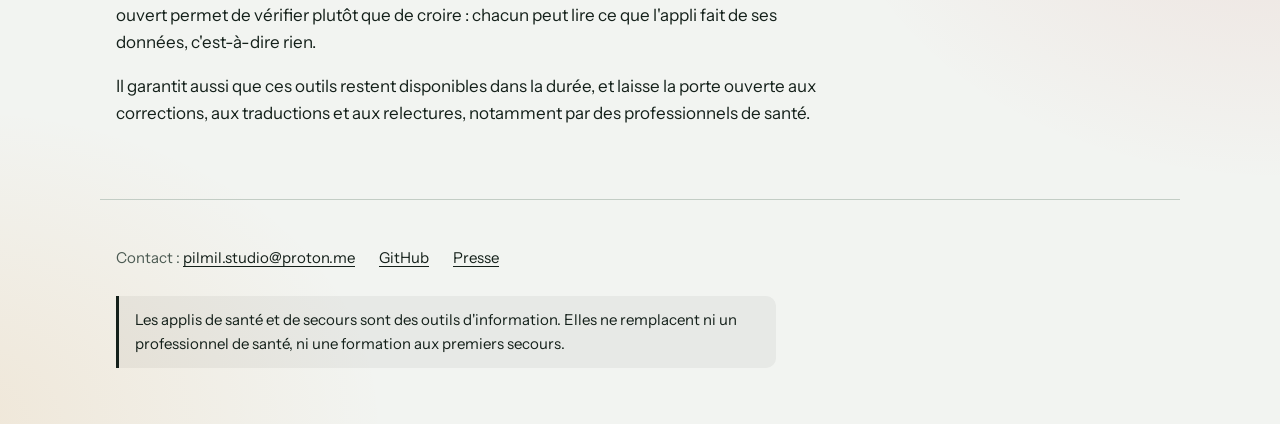
==== commit 31b32bb6: "Site : liens Google Play actifs et groupe de testeurs" ====
--- a/index.html
+++ b/index.html
@@ -37,7 +37,7 @@
     <p class="kicker">Pilmil Studio · Android &amp; iPhone (en développement)</p>
     <h1>Six applis qui ne vous demandent <span class="grad">rien</span>.</h1>
     <p class="lead">Respirer, dormir, comprendre son cycle, jardiner, porter secours, écrire une mélodie. Des outils pour le quotidien, gratuits, libres, sans compte et sans publicité. Elles n'ont même pas le droit d'utiliser Internet.</p>
-    <p class="note">Disponibles en APK sur GitHub ; version iPhone en développement et portage sur Google Play et l'App Store actuellement en phase de test.</p>
+    <p class="note">Disponibles en APK sur GitHub et en test sur Google Play (<a href="https://groups.google.com/g/testeurs-pilmil">rejoindre le groupe de testeurs</a> pour activer l'accès) ; version iPhone en développement.</p>
     <ul class="pebbles">
       <li><a href="#respire"><i></i>Respire</a></li>
       <li><a href="#sommelle"><i></i>Sommelle</a></li>
@@ -80,7 +80,7 @@
         </div>
         <p class="promise">Une respiration avant le scroll sans fin.</p>
         <p class="detail">Avant d'ouvrir une appli qui vous aspire, Respire vous offre une pause. Vous gardez la main sur votre temps.</p>
-        <div class="links"><a class="go" href="https://pilmil-studio.github.io/respire/fr/">Le site <span aria-hidden="true">→</span></a> <a class="go" href="https://github.com/Pilmil-Studio/respire">Le code <span aria-hidden="true">→</span></a> <a class="go apk" href="https://github.com/Pilmil-Studio/respire/releases/latest">Télécharger l'APK</a></div>
+        <div class="links"><a class="go" href="https://pilmil-studio.github.io/respire/fr/">Le site <span aria-hidden="true">→</span></a> <a class="go" href="https://github.com/Pilmil-Studio/respire">Le code <span aria-hidden="true">→</span></a> <a class="go apk" href="https://play.google.com/store/apps/details?id=fr.respire.app">Google Play</a> <a class="go apk" href="https://github.com/Pilmil-Studio/respire/releases/latest">APK</a></div>
       </div>
     </article>
 
@@ -105,7 +105,7 @@
         </div>
         <p class="promise">Retrouver le sommeil, semaine après semaine.</p>
         <p class="detail">Un accompagnement inspiré de la thérapie cognitive et comportementale de l'insomnie : agenda du sommeil, bilans, aide pour les nuits difficiles. Un outil d'accompagnement pour adultes, pas un dispositif médical.</p>
-        <div class="links"><a class="go" href="https://pilmil-studio.github.io/sommelle/">Le site <span aria-hidden="true">→</span></a> <a class="go" href="https://github.com/Pilmil-Studio/sommelle">Le code <span aria-hidden="true">→</span></a> <a class="go apk" href="https://github.com/Pilmil-Studio/sommelle/releases/latest">Télécharger l'APK</a></div>
+        <div class="links"><a class="go" href="https://pilmil-studio.github.io/sommelle/">Le site <span aria-hidden="true">→</span></a> <a class="go" href="https://github.com/Pilmil-Studio/sommelle">Le code <span aria-hidden="true">→</span></a> <a class="go apk" href="https://play.google.com/store/apps/details?id=fr.sommelle">Google Play</a> <a class="go apk" href="https://github.com/Pilmil-Studio/sommelle/releases/latest">APK</a></div>
       </div>
     </article>
 
@@ -134,7 +134,7 @@
         </div>
         <p class="promise">Votre cycle, rien que pour vous.</p>
         <p class="detail">Suivi du cycle, prévisions et conseils selon la phase. Tout reste sur le téléphone. Pour les 13 ans et plus, sans prétendre être une méthode de contraception.</p>
-        <div class="links"><a class="go" href="https://pilmil-studio.github.io/lunaison/">Le site <span aria-hidden="true">→</span></a> <a class="go" href="https://github.com/Pilmil-Studio/lunaison">Le code <span aria-hidden="true">→</span></a> <a class="go apk" href="https://github.com/Pilmil-Studio/lunaison/releases/latest">Télécharger l'APK</a></div>
+        <div class="links"><a class="go" href="https://pilmil-studio.github.io/lunaison/">Le site <span aria-hidden="true">→</span></a> <a class="go" href="https://github.com/Pilmil-Studio/lunaison">Le code <span aria-hidden="true">→</span></a> <a class="go apk" href="https://play.google.com/store/apps/details?id=fr.lunaison">Google Play</a> <a class="go apk" href="https://github.com/Pilmil-Studio/lunaison/releases/latest">APK</a></div>
       </div>
     </article>
 
@@ -186,7 +186,7 @@
         </div>
         <p class="promise">Un potager qui suit votre climat.</p>
         <p class="detail">Un calendrier de semis calé sur les dernières gelées de votre département, des associations de plantes et une rotation des cultures. Hors-ligne, jusqu'au fond du jardin.</p>
-        <div class="links"><a class="go" href="https://pilmil-studio.github.io/sillon/">Le site <span aria-hidden="true">→</span></a> <a class="go" href="https://github.com/Pilmil-Studio/sillon">Le code <span aria-hidden="true">→</span></a> <a class="go apk" href="https://github.com/Pilmil-Studio/sillon/releases/latest">Télécharger l'APK</a></div>
+        <div class="links"><a class="go" href="https://pilmil-studio.github.io/sillon/">Le site <span aria-hidden="true">→</span></a> <a class="go" href="https://github.com/Pilmil-Studio/sillon">Le code <span aria-hidden="true">→</span></a> <a class="go apk" href="https://play.google.com/store/apps/details?id=fr.pilmil.sillon">Google Play</a> <a class="go apk" href="https://github.com/Pilmil-Studio/sillon/releases/latest">APK</a></div>
       </div>
     </article>
 
@@ -208,7 +208,7 @@
         </div>
         <p class="promise">Les bons gestes, même quand la panique s'installe.</p>
         <p class="detail">Arrêt cardiaque, étouffement, hémorragie : un guidage vocal et des vibrations, mains libres, qui s'ouvre en un instant et sans réseau.</p>
-        <div class="links"><a class="go" href="https://pilmil-studio.github.io/sauve/">Le site <span aria-hidden="true">→</span></a> <a class="go" href="https://github.com/Pilmil-Studio/sauve">Le code <span aria-hidden="true">→</span></a> <a class="go apk" href="https://github.com/Pilmil-Studio/sauve/releases/latest">Télécharger l'APK</a></div>
+        <div class="links"><a class="go" href="https://pilmil-studio.github.io/sauve/">Le site <span aria-hidden="true">→</span></a> <a class="go" href="https://github.com/Pilmil-Studio/sauve">Le code <span aria-hidden="true">→</span></a> <a class="go apk" href="https://play.google.com/store/apps/details?id=fr.sauve.app">Google Play</a> <a class="go apk" href="https://github.com/Pilmil-Studio/sauve/releases/latest">APK</a></div>
       </div>
     </article>
 
@@ -235,7 +235,7 @@
         </div>
         <p class="promise">Une mélodie notée, écoutée et transposée.</p>
         <p class="detail">Saisissez une mélodie à une voix sur une portée, écoutez-la aussitôt et transposez-la dans une autre tonalité ou pour un instrument en si bémol, mi bémol ou fa.</p>
-        <div class="links"><a class="go" href="https://pilmil-studio.github.io/fredonne/">Le site <span aria-hidden="true">→</span></a> <a class="go" href="https://github.com/Pilmil-Studio/fredonne">Le code <span aria-hidden="true">→</span></a> <a class="go apk" href="https://github.com/Pilmil-Studio/fredonne/releases/latest">Télécharger l'APK</a></div>
+        <div class="links"><a class="go" href="https://pilmil-studio.github.io/fredonne/">Le site <span aria-hidden="true">→</span></a> <a class="go" href="https://github.com/Pilmil-Studio/fredonne">Le code <span aria-hidden="true">→</span></a> <a class="go apk" href="https://play.google.com/store/apps/details?id=fr.fredonne.app">Google Play</a> <a class="go apk" href="https://github.com/Pilmil-Studio/fredonne/releases/latest">APK</a></div>
       </div>
     </article>
 
--- a/css/home.css
+++ b/css/home.css
@@ -13,12 +13,15 @@
   font-style: normal;
   font-display: swap;
 }
-/* Concept : une page calme, six panneaux de couleur, un glyphe dessiné et le logo réel par appli. */
+/* Concept : une page calme, six couleurs d'applis traitées à égalité, un glyphe dessiné et le logo réel par appli. */
+
+/* 1. Jetons */
 :root {
   --bg: #F2F4F1;
+  --surface: #FAFBF9;
   --fg: #14201A;
-  --muted: #53625A;
-  --line: #CAD3CB;
+  --muted: #4B5A52;
+  --line: #C3CDC5;
   --respire: #4F8467;
   --sommelle: #3D4C97;
   --lunaison: #92406B;
@@ -27,60 +30,103 @@
   --fredonne: #D97706;
   --font-display: 'Bricolage Grotesque', 'Segoe UI', system-ui, sans-serif;
   --font-body: 'Instrument Sans', 'Segoe UI', system-ui, sans-serif;
+
+  /* Échelle typographique fluide (320 px à 1280 px) */
+  --step--1: clamp(0.875rem, 0.85rem + 0.12vw, 0.9375rem);
+  --step-0: clamp(1rem, 0.97rem + 0.15vw, 1.0625rem);
+  --step-1: clamp(1.125rem, 1.07rem + 0.3vw, 1.3rem);
+  --step-2: clamp(1.35rem, 1.2rem + 0.7vw, 1.75rem);
+  --step-3: clamp(1.6rem, 1.3rem + 1.4vw, 2.4rem);
+  --step-4: clamp(2.4rem, 1.4rem + 4.6vw, 4.6rem);
+
+  /* Échelle d'espacement */
+  --s-1: 0.25rem;
+  --s-2: 0.5rem;
+  --s-3: 0.75rem;
+  --s-4: 1rem;
+  --s-5: 1.5rem;
+  --s-6: 2.25rem;
+  --s-7: 3.5rem;
+  --s-8: 5rem;
+  --section: clamp(2.5rem, 6vw, 4.5rem);
+
+  /* Rayons, ombres, mesure de lecture */
+  --r-sm: 10px;
+  --r-md: 16px;
+  --r-lg: 22px;
+  --r-pill: 999px;
+  --shadow-1: 0 1px 2px rgba(20, 32, 26, 0.06), 0 4px 14px rgba(20, 32, 26, 0.06);
+  --shadow-2: 0 2px 4px rgba(20, 32, 26, 0.08), 0 10px 28px rgba(20, 32, 26, 0.1);
+  --measure: 66ch;
+  --tap: 44px;
+  --ease: 160ms ease;
 }
 @media (prefers-color-scheme: dark) {
   :root:not([data-theme="light"]) {
-    --bg: #0F1411; --fg: #E8EEE9; --muted: #9DABA2; --line: #27322B;
+    --bg: #0F1411; --surface: #151C17; --fg: #E8EEE9; --muted: #9DABA2; --line: #2A362E;
     --respire: #86B99B; --sommelle: #8E9DEC; --lunaison: #D882AB; --sillon: #E39A52; --sauve: #F2735F; --fredonne: #FBBF24;
+    --shadow-1: 0 1px 2px rgba(0, 0, 0, 0.4), 0 4px 14px rgba(0, 0, 0, 0.3);
+    --shadow-2: 0 2px 4px rgba(0, 0, 0, 0.5), 0 10px 28px rgba(0, 0, 0, 0.4);
     color-scheme: dark;
   }
 }
 :root[data-theme="dark"] {
-  --bg: #0F1411; --fg: #E8EEE9; --muted: #9DABA2; --line: #27322B;
+  --bg: #0F1411; --surface: #151C17; --fg: #E8EEE9; --muted: #9DABA2; --line: #2A362E;
   --respire: #86B99B; --sommelle: #8E9DEC; --lunaison: #D882AB; --sillon: #E39A52; --sauve: #F2735F; --fredonne: #FBBF24;
+  --shadow-1: 0 1px 2px rgba(0, 0, 0, 0.4), 0 4px 14px rgba(0, 0, 0, 0.3);
+  --shadow-2: 0 2px 4px rgba(0, 0, 0, 0.5), 0 10px 28px rgba(0, 0, 0, 0.4);
   color-scheme: dark;
 }
 
+/* 2. Base */
 * { box-sizing: border-box; }
+html { scroll-behavior: smooth; scroll-padding-top: var(--s-5); -webkit-text-size-adjust: 100%; }
 body {
   margin: 0;
   background-color: var(--bg);
   background-image:
-    radial-gradient(52rem 38rem at 88% -4%, color-mix(in srgb, var(--respire) 30%, transparent), transparent 62%),
-    radial-gradient(46rem 34rem at -8% 14%, color-mix(in srgb, var(--sommelle) 24%, transparent), transparent 62%),
-    radial-gradient(44rem 32rem at 104% 40%, color-mix(in srgb, var(--lunaison) 20%, transparent), transparent 62%),
-    radial-gradient(48rem 34rem at -6% 66%, color-mix(in srgb, var(--sillon) 20%, transparent), transparent 62%),
-    radial-gradient(46rem 34rem at 100% 84%, color-mix(in srgb, var(--sauve) 18%, transparent), transparent 62%),
-    radial-gradient(44rem 32rem at -4% 100%, color-mix(in srgb, var(--fredonne) 18%, transparent), transparent 62%);
+    radial-gradient(52rem 38rem at 88% -4%, color-mix(in srgb, var(--respire) 20%, transparent), transparent 62%),
+    radial-gradient(46rem 34rem at -8% 14%, color-mix(in srgb, var(--sommelle) 15%, transparent), transparent 62%),
+    radial-gradient(44rem 32rem at 104% 40%, color-mix(in srgb, var(--lunaison) 12%, transparent), transparent 62%),
+    radial-gradient(48rem 34rem at -6% 66%, color-mix(in srgb, var(--sillon) 12%, transparent), transparent 62%),
+    radial-gradient(46rem 34rem at 100% 84%, color-mix(in srgb, var(--sauve) 11%, transparent), transparent 62%),
+    radial-gradient(44rem 32rem at -4% 100%, color-mix(in srgb, var(--fredonne) 11%, transparent), transparent 62%);
   background-repeat: no-repeat;
   color: var(--fg);
   font-family: var(--font-body);
-  font-size: 17px;
-  line-height: 1.55;
-}
-a { color: inherit; }
+  font-size: var(--step-0);
+  line-height: 1.6;
+}
+img { max-width: 100%; height: auto; }
+a { color: inherit; text-decoration-thickness: 1px; text-underline-offset: 0.2em; transition: color var(--ease), background-color var(--ease), border-color var(--ease), box-shadow var(--ease); }
+a:hover { text-decoration-thickness: 2px; }
 :focus-visible { outline: 3px solid var(--fg); outline-offset: 3px; border-radius: 6px; }
+code { font-size: 0.88em; padding: 0.1em 0.35em; border-radius: 6px; background: color-mix(in srgb, var(--fg) 7%, transparent); overflow-wrap: anywhere; }
 
 .wrap {
   max-width: 1080px;
   margin: 0 auto;
-  padding-left: max(16px, env(safe-area-inset-left, 0px));
-  padding-right: max(16px, env(safe-area-inset-right, 0px));
-}
-
-/* En-tête */
-.top { display: flex; justify-content: space-between; align-items: center; gap: 16px; padding-block: 20px; }
-.mark { font-family: var(--font-display); font-weight: 700; font-size: 1.15rem; letter-spacing: -0.01em; text-decoration: none; }
-.top a.gh { font-size: 0.95rem; color: var(--muted); }
-
-/* Hero */
-.hero { padding-block: 40px 28px; }
-.kicker { font-size: 0.8rem; font-weight: 600; letter-spacing: 0.14em; text-transform: uppercase; color: var(--muted); margin: 0 0 18px; }
+  padding-left: max(var(--s-4), env(safe-area-inset-left, 0px));
+  padding-right: max(var(--s-4), env(safe-area-inset-right, 0px));
+}
+.skip { position: absolute; left: var(--s-4); top: -4rem; background: var(--fg); color: var(--bg); padding: var(--s-3) var(--s-4); border-radius: var(--r-sm); z-index: 10; }
+.skip:focus { top: var(--s-3); }
+
+/* 3. En-tête */
+.top { display: flex; justify-content: space-between; align-items: center; gap: var(--s-4); padding-block: var(--s-4); }
+.mark { display: inline-flex; align-items: center; gap: 10px; min-height: var(--tap); font-family: var(--font-display); font-weight: 700; font-size: var(--step-1); letter-spacing: -0.01em; text-decoration: none; }
+.mark img { display: block; width: 28px; height: 28px; }
+.top a.gh { display: inline-flex; align-items: center; min-height: var(--tap); padding-inline: var(--s-3); font-size: var(--step--1); color: var(--muted); }
+.top a.gh:hover { color: var(--fg); }
+
+/* 4. Hero */
+.hero { padding-block: var(--s-6) var(--s-5); }
+.kicker { font-size: 0.8rem; font-weight: 600; letter-spacing: 0.14em; text-transform: uppercase; color: var(--muted); margin: 0 0 var(--s-4); }
 h1 {
   font-family: var(--font-display);
   font-weight: 700;
-  font-size: clamp(2.5rem, 8vw, 5rem);
-  line-height: 1.0;
+  font-size: var(--step-4);
+  line-height: 1.02;
   letter-spacing: -0.03em;
   margin: 0;
   max-width: 13em;
@@ -92,30 +138,57 @@
   background-clip: text;
   color: transparent;
 }
-.lead { font-size: 1.15rem; color: var(--muted); max-width: 38em; margin: 22px 0 0; }
-.pebbles { display: flex; flex-wrap: wrap; gap: 10px; margin: 32px 0 0; padding: 0; list-style: none; }
+.lead { font-size: var(--step-1); color: var(--muted); max-width: var(--measure); margin: var(--s-5) 0 0; }
+.note { font-size: var(--step--1); color: var(--muted); max-width: var(--measure); margin: var(--s-3) 0 0; }
+.cta { display: flex; flex-wrap: wrap; gap: var(--s-3); margin: var(--s-5) 0 0; }
+.btn {
+  display: inline-flex; align-items: center; justify-content: center;
+  min-height: 48px; padding: 0 var(--s-5);
+  border-radius: var(--r-pill);
+  background: var(--fg); color: var(--bg);
+  border: 2px solid var(--fg);
+  font-weight: 600; text-decoration: none;
+}
+.btn:hover { box-shadow: var(--shadow-2); transform: translateY(-1px); }
+.btn.alt { background: transparent; color: var(--fg); border-color: var(--line); }
+.btn.alt:hover { border-color: var(--fg); }
+.pebbles { display: flex; flex-wrap: wrap; gap: var(--s-2); margin: var(--s-5) 0 0; padding: 0; list-style: none; }
 .pebbles a {
   display: inline-flex; align-items: center; gap: 9px;
-  padding: 9px 16px 9px 12px;
+  min-height: var(--tap);
+  padding: 0 var(--s-4) 0 var(--s-3);
   border: 1px solid var(--line);
-  border-radius: 999px;
+  border-radius: var(--r-pill);
+  background: color-mix(in srgb, var(--surface) 70%, transparent);
   text-decoration: none;
   font-weight: 500;
-  font-size: 0.95rem;
+  font-size: var(--step--1);
 }
 .pebbles a:hover { border-color: var(--fg); }
-.pebbles i { width: 14px; height: 14px; border-radius: 50%; background: var(--c); display: block; }
-
-/* Principes */
-.rules { padding-block: 36px; }
-h2 { font-family: var(--font-display); font-weight: 700; font-size: clamp(1.5rem, 4vw, 2.1rem); letter-spacing: -0.02em; line-height: 1.1; margin: 0 0 22px; text-wrap: balance; }
-.rule-list { display: grid; grid-template-columns: repeat(auto-fit, minmax(170px, 1fr)); gap: 0; margin: 0; padding: 0; list-style: none; border-top: 1px solid var(--line); }
-.rule-list li { padding: 18px 18px 18px 0; border-bottom: 1px solid var(--line); min-width: 0; }
-.rule-list strong { display: block; font-family: var(--font-display); font-size: 1.15rem; letter-spacing: -0.01em; }
-.rule-list span { color: var(--muted); font-size: 0.95rem; }
-
-/* Applis */
-.apps { display: grid; grid-template-columns: minmax(0, 1fr); gap: 18px; padding-block: 20px 56px; }
+.pebbles i { width: 14px; height: 14px; border-radius: 50%; background: var(--c); display: block; flex-shrink: 0; }
+.pebbles a[href="#respire"] { --c: var(--respire); }
+.pebbles a[href="#sommelle"] { --c: var(--sommelle); }
+.pebbles a[href="#lunaison"] { --c: var(--lunaison); }
+.pebbles a[href="#sillon"] { --c: var(--sillon); }
+.pebbles a[href="#sauve"] { --c: var(--sauve); }
+.pebbles a[href="#fredonne"] { --c: var(--fredonne); }
+
+/* 5. Titres et prose */
+h2 { font-family: var(--font-display); font-weight: 700; font-size: var(--step-3); letter-spacing: -0.02em; line-height: 1.1; margin: 0 0 var(--s-5); text-wrap: balance; }
+h3 { font-family: var(--font-display); font-weight: 700; letter-spacing: -0.01em; }
+.prose p { max-width: var(--measure); margin: 0 0 1em; }
+.prose p:last-child { margin-bottom: 0; }
+.prose > h3 { font-size: var(--step-1); margin: var(--s-5) 0 var(--s-2); }
+
+/* 6. Principes de l'accueil */
+.rules { padding-block: var(--s-6); }
+.rule-list { display: grid; grid-template-columns: repeat(auto-fit, minmax(min(100%, 11.5rem), 1fr)); gap: 0; margin: 0; padding: 0; list-style: none; border-top: 1px solid var(--line); }
+.rule-list li { padding: var(--s-4) var(--s-4) var(--s-4) 0; border-bottom: 1px solid var(--line); min-width: 0; }
+.rule-list strong { display: block; font-family: var(--font-display); font-size: var(--step-1); letter-spacing: -0.01em; }
+.rule-list span { color: var(--muted); font-size: var(--step--1); }
+
+/* 7. Applis (accueil) : six cartes identiques, la couleur de l'appli ne sert que d'accent */
+.apps { display: grid; grid-template-columns: minmax(0, 1fr); gap: var(--s-5); padding-block: var(--s-5) var(--section); }
 @media (min-width: 640px) { .apps { grid-template-columns: repeat(2, minmax(0, 1fr)); } }
 @media (min-width: 980px) { .apps { grid-template-columns: repeat(3, minmax(0, 1fr)); } }
 .app {
@@ -123,36 +196,47 @@
   display: grid;
   grid-template-columns: minmax(0, 1fr);
   grid-template-rows: auto 1fr;
-  gap: 0;
-  border-radius: 20px;
+  border-radius: var(--r-lg);
   overflow: hidden;
-  background: linear-gradient(145deg, color-mix(in srgb, var(--a) 20%, var(--bg)) 0%, color-mix(in srgb, var(--a) 7%, var(--bg)) 60%, color-mix(in srgb, var(--a) 12%, var(--bg)) 100%);
-  border: 1px solid color-mix(in srgb, var(--a) 30%, var(--bg));
-}
+  background: var(--surface);
+  border: 1px solid var(--line);
+  box-shadow: var(--shadow-1);
+  transition: box-shadow var(--ease), border-color var(--ease);
+}
+.app:hover { box-shadow: var(--shadow-2); border-color: color-mix(in srgb, var(--a) 45%, var(--line)); }
 .glyph {
-  background: radial-gradient(circle at 28% 22%, color-mix(in srgb, var(--a) 42%, var(--bg)) 0%, color-mix(in srgb, var(--a) 18%, var(--bg)) 72%);
+  background: radial-gradient(circle at 28% 22%, color-mix(in srgb, var(--a) 34%, var(--surface)) 0%, color-mix(in srgb, var(--a) 13%, var(--surface)) 72%);
   display: grid; place-items: center;
-  padding: 16px;
-}
-.glyph svg { width: 104px; height: auto; display: block; }
-.copy { padding: 18px 20px 22px; min-width: 0; display: flex; flex-direction: column; }
-.app-head { display: flex; align-items: center; gap: 12px; margin-bottom: 10px; }
+  padding: var(--s-4);
+  border-bottom: 3px solid var(--a);
+}
+.glyph svg { width: 88px; height: 88px; display: block; }
+.copy { padding: var(--s-5); min-width: 0; display: flex; flex-direction: column; }
+.app-head { display: flex; align-items: center; gap: var(--s-3); margin-bottom: var(--s-3); }
 .app-logo {
   width: 44px;
   height: 44px;
   border-radius: 12px;
   flex-shrink: 0;
-  box-shadow: 0 4px 14px color-mix(in srgb, var(--a) 30%, transparent);
+  box-shadow: 0 4px 14px color-mix(in srgb, var(--a) 28%, transparent);
   object-fit: cover;
 }
-.tag { display: block; font-size: 0.75rem; font-weight: 600; letter-spacing: 0.12em; text-transform: uppercase; color: var(--a); margin: 0 0 2px; }
-.app h3 { font-family: var(--font-display); font-weight: 700; font-size: 1.7rem; letter-spacing: -0.03em; line-height: 1.05; margin: 0; }
-.app .promise { font-family: var(--font-display); font-weight: 500; font-size: 1.1rem; line-height: 1.25; margin: 0 0 10px; text-wrap: balance; }
-.app p.detail { color: var(--muted); font-size: 0.95rem; line-height: 1.5; margin: 0 0 18px; flex: 1; }
-.go { display: inline-flex; align-items: center; gap: 8px; padding: 8px 15px; border-radius: 999px; border: 1.5px solid var(--a); color: var(--fg); text-decoration: none; font-weight: 600; font-size: 0.95rem; }
-.go:hover { background: linear-gradient(120deg, var(--a), color-mix(in srgb, var(--a) 65%, var(--fg))); color: var(--bg); }
-.app.soon { --a: var(--fg); background: transparent; border: 1.5px dashed var(--line); }
-.app.soon .glyph { background: color-mix(in srgb, var(--fg) 5%, transparent); }
+.tag { display: block; font-size: 0.75rem; font-weight: 600; letter-spacing: 0.12em; text-transform: uppercase; color: color-mix(in srgb, var(--a) 55%, var(--fg)); margin: 0 0 2px; }
+.app h3 { font-size: var(--step-2); letter-spacing: -0.03em; line-height: 1.05; margin: 0; }
+.app .promise { font-family: var(--font-display); font-weight: 500; font-size: var(--step-1); line-height: 1.25; margin: 0 0 var(--s-2); text-wrap: balance; }
+.app p.detail { color: var(--muted); font-size: var(--step--1); line-height: 1.55; margin: 0 0 var(--s-4); flex: 1; }
+.links { display: flex; flex-wrap: wrap; gap: var(--s-2); margin-top: auto; }
+.go {
+  display: inline-flex; align-items: center; gap: 8px;
+  min-height: var(--tap); padding: 0 var(--s-4);
+  border-radius: var(--r-pill);
+  border: 1.5px solid color-mix(in srgb, var(--a) 70%, var(--fg));
+  color: var(--fg);
+  text-decoration: none; font-weight: 600; font-size: var(--step--1);
+}
+.go:hover { background: color-mix(in srgb, var(--a) 70%, var(--fg)); color: var(--bg); }
+.go.apk { border-color: var(--line); font-weight: 500; }
+.go.apk:hover { border-color: var(--fg); background: var(--fg); }
 
 #respire { --a: var(--respire); }
 #sommelle { --a: var(--sommelle); }
@@ -175,25 +259,94 @@
   .pulse { animation: none; stroke-dashoffset: 0; }
 }
 
-/* Pied de page */
-.foot { border-top: 1px solid var(--line); padding-block: 36px 48px; display: grid; gap: 14px; color: var(--muted); font-size: 0.93rem; }
-.foot p { margin: 0; max-width: 46em; }
-.foot strong { color: var(--fg); }
+/* 8. Comprendre le projet (accueil) */
+.about { padding-block: var(--s-4) var(--section); }
+.about h2 { margin-top: var(--section); }
+.about h2:first-child { margin-top: 0; }
+.jump { display: flex; flex-wrap: wrap; gap: var(--s-2); margin: 0 0 var(--s-4); padding: 0; list-style: none; }
+.jump a { display: inline-flex; align-items: center; min-height: var(--tap); padding: 0 var(--s-4); border: 1px solid var(--line); border-radius: var(--r-pill); background: color-mix(in srgb, var(--surface) 70%, transparent); text-decoration: none; font-weight: 500; font-size: var(--step--1); }
+.jump a:hover { border-color: var(--fg); }
+.principles { display: grid; grid-template-columns: repeat(auto-fit, minmax(min(100%, 15rem), 1fr)); gap: var(--s-4); margin: 0; padding: 0; list-style: none; align-items: start; }
+.principles li { padding: var(--s-5); border: 1px solid var(--line); border-radius: var(--r-md); background: var(--surface); min-width: 0; }
+.principles h3 { font-size: var(--step-1); margin: 0 0 var(--s-2); }
+.principles p { margin: 0; color: var(--muted); font-size: var(--step--1); }
+.dl { margin: var(--s-3) 0 0; font-size: var(--step--1); color: var(--muted); }
+.dl a { color: var(--fg); }
+
+/* 9. Page presse */
+.toc { padding-block: var(--s-2) var(--s-5); }
+.toc ul { display: flex; flex-wrap: wrap; gap: var(--s-2); margin: 0; padding: 0; list-style: none; }
+.toc a { display: inline-flex; align-items: center; min-height: var(--tap); padding: 0 var(--s-4); border: 1px solid var(--line); border-radius: var(--r-pill); background: var(--surface); text-decoration: none; font-weight: 500; font-size: var(--step--1); }
+.toc a:hover { border-color: var(--fg); }
+.press { padding-bottom: var(--section); }
+.sec { padding-top: var(--section); }
+.sec + .sec { border-top: 1px solid var(--line); margin-top: var(--section); }
+.sec:first-child { padding-top: var(--s-4); }
+.sec > h2 { margin-bottom: var(--s-5); }
+.sec .intro { max-width: var(--measure); color: var(--muted); margin: 0 0 var(--s-5); }
+
+.stats { display: grid; grid-template-columns: repeat(auto-fit, minmax(min(100%, 12rem), 1fr)); gap: var(--s-4); margin: 0; padding: 0; list-style: none; align-items: start; }
+.stats li { padding: var(--s-5); border: 1px solid var(--line); border-radius: var(--r-md); background: var(--surface); min-width: 0; }
+.stats strong { display: block; font-family: var(--font-display); font-size: var(--step-3); line-height: 1; letter-spacing: -0.02em; margin-bottom: var(--s-2); overflow-wrap: anywhere; }
+.stats span { color: var(--muted); font-size: var(--step--1); line-height: 1.45; display: block; }
+
+.cards { display: grid; grid-template-columns: minmax(0, 1fr); gap: var(--s-5); margin: 0; padding: 0; list-style: none; align-items: start; }
+@media (min-width: 768px) { .cards { grid-template-columns: repeat(2, minmax(0, 1fr)); } }
+.card { --a: var(--fg); display: flex; flex-direction: column; gap: var(--s-3); padding: var(--s-5); border: 1px solid var(--line); border-top: 4px solid var(--a); border-radius: var(--r-md); background: var(--surface); box-shadow: var(--shadow-1); min-width: 0; }
+.card.c-respire { --a: var(--respire); }
+.card.c-sommelle { --a: var(--sommelle); }
+.card.c-lunaison { --a: var(--lunaison); }
+.card.c-sillon { --a: var(--sillon); }
+.card.c-sauve { --a: var(--sauve); }
+.card.c-fredonne { --a: var(--fredonne); }
+.card-head { display: flex; align-items: center; gap: var(--s-3); }
+.card-head img { width: 48px; height: 48px; border-radius: 12px; flex-shrink: 0; object-fit: cover; }
+.card h3 { font-size: var(--step-2); line-height: 1.1; margin: 0; }
+.card p { margin: 0; font-size: var(--step--1); line-height: 1.55; }
+.card p strong { display: block; font-size: 0.8rem; font-weight: 600; letter-spacing: 0.04em; color: var(--muted); margin-bottom: 2px; }
+.card .card-links { display: flex; flex-wrap: wrap; gap: var(--s-2); margin-top: var(--s-2); }
+.card .card-links a { display: inline-flex; align-items: center; min-height: var(--tap); padding: 0 var(--s-4); border: 1.5px solid var(--line); border-radius: var(--r-pill); font-weight: 600; text-decoration: none; }
+.card .card-links a:hover { border-color: var(--fg); background: var(--fg); color: var(--bg); }
+
+.icons { display: grid; grid-template-columns: repeat(auto-fill, minmax(8.5rem, 1fr)); gap: var(--s-4); margin: var(--s-5) 0; padding: 0; list-style: none; align-items: start; }
+.icons li { margin: 0; text-align: center; min-width: 0; }
+.icons img { display: block; width: 96px; max-width: 100%; height: auto; margin: 0 auto var(--s-2); border-radius: 22px; box-shadow: var(--shadow-1); }
+.icons code { display: inline-block; font-size: 0.78rem; }
+.paths { max-width: var(--measure); margin: 0 0 1em; padding-left: 1.2em; }
+.paths li { margin-bottom: var(--s-2); }
+
+.faq { display: grid; gap: var(--s-5); max-width: var(--measure); }
+.faq > div { padding-left: var(--s-4); border-left: 3px solid var(--line); }
+.faq h3 { font-size: var(--step-1); margin: 0 0 var(--s-2); }
+.faq p { margin: 0; }
+
+.quote { position: relative; margin: 0; padding: var(--s-5); border: 1.5px solid var(--fg); border-radius: var(--r-md); background: var(--surface); box-shadow: var(--shadow-1); max-width: calc(var(--measure) + 3rem); }
+.quote p { margin: 0; font-family: var(--font-display); font-size: var(--step-1); line-height: 1.45; user-select: all; -webkit-user-select: all; }
+.quote .copy-btn { margin-top: var(--s-4); min-height: var(--tap); padding: 0 var(--s-5); border: 1.5px solid var(--fg); border-radius: var(--r-pill); background: var(--fg); color: var(--bg); font: inherit; font-weight: 600; font-size: var(--step--1); cursor: pointer; transition: box-shadow var(--ease); }
+.quote .copy-btn:hover { box-shadow: var(--shadow-2); }
+
+.sec-split { display: grid; gap: var(--s-5); }
+.sec-split .prose { margin: 0; }
+
+/* 10. Pied de page */
+.foot { border-top: 1px solid var(--line); padding-block: var(--s-6) var(--s-7); display: grid; gap: var(--s-4); color: var(--muted); font-size: var(--step--1); }
+.foot p { margin: 0; max-width: var(--measure); }
+.foot-links { display: flex; flex-wrap: wrap; align-items: center; gap: 0 var(--s-5); }
+.foot a { color: var(--fg); display: inline-flex; align-items: center; min-height: var(--tap); }
+.foot .warn { padding: var(--s-3) var(--s-4); border-left: 3px solid var(--fg); background: color-mix(in srgb, var(--fg) 5%, transparent); border-radius: 0 var(--r-sm) var(--r-sm) 0; color: var(--fg); }
 .mail { user-select: all; color: var(--fg); font-weight: 500; }
 
-/* Comprendre le projet */
-.about { padding-block: 8px 56px; }
-.about h2 { margin-top: 52px; }
-.about h2:first-child { margin-top: 0; }
-.jump { display: flex; flex-wrap: wrap; gap: 10px; margin: 0 0 8px; padding: 0; list-style: none; }
-.jump a { display: inline-block; padding: 9px 16px; border: 1px solid var(--line); border-radius: 999px; text-decoration: none; font-weight: 500; font-size: 0.95rem; }
-.jump a:hover { border-color: var(--fg); }
-.prose p { max-width: 40em; margin: 0 0 1em; }
-.principles { display: grid; grid-template-columns: repeat(auto-fit, minmax(240px, 1fr)); gap: 14px; margin: 0; padding: 0; list-style: none; }
-.principles li { padding: 20px; border: 1px solid var(--line); border-radius: 18px; background: color-mix(in srgb, var(--fg) 3%, transparent); min-width: 0; }
-.principles h3 { font-family: var(--font-display); font-size: 1.1rem; letter-spacing: -0.01em; margin: 0 0 6px; }
-.principles p { margin: 0; color: var(--muted); font-size: 0.97rem; }
-.links { display: flex; flex-wrap: wrap; gap: 10px; }
-.dl { margin: 12px 0 0; font-size: 0.9rem; color: var(--muted); }
-.dl a { color: var(--fg); text-underline-offset: 3px; }
-.foot a { color: var(--fg); }
+/* 11. Mouvement réduit et impression */
+@media (prefers-reduced-motion: reduce) {
+  html { scroll-behavior: auto; }
+  * { transition: none !important; }
+  .btn:hover { transform: none; }
+}
+@media print {
+  body { background: #fff; color: #000; font-size: 11pt; }
+  .toc, .top .gh, .cta, .copy-btn, .pebbles { display: none; }
+  .card, .stats li, .quote { box-shadow: none; break-inside: avoid; }
+  .sec { break-inside: auto; }
+  a { text-decoration: underline; }
+  .grad { color: #000; background: none; }
+}
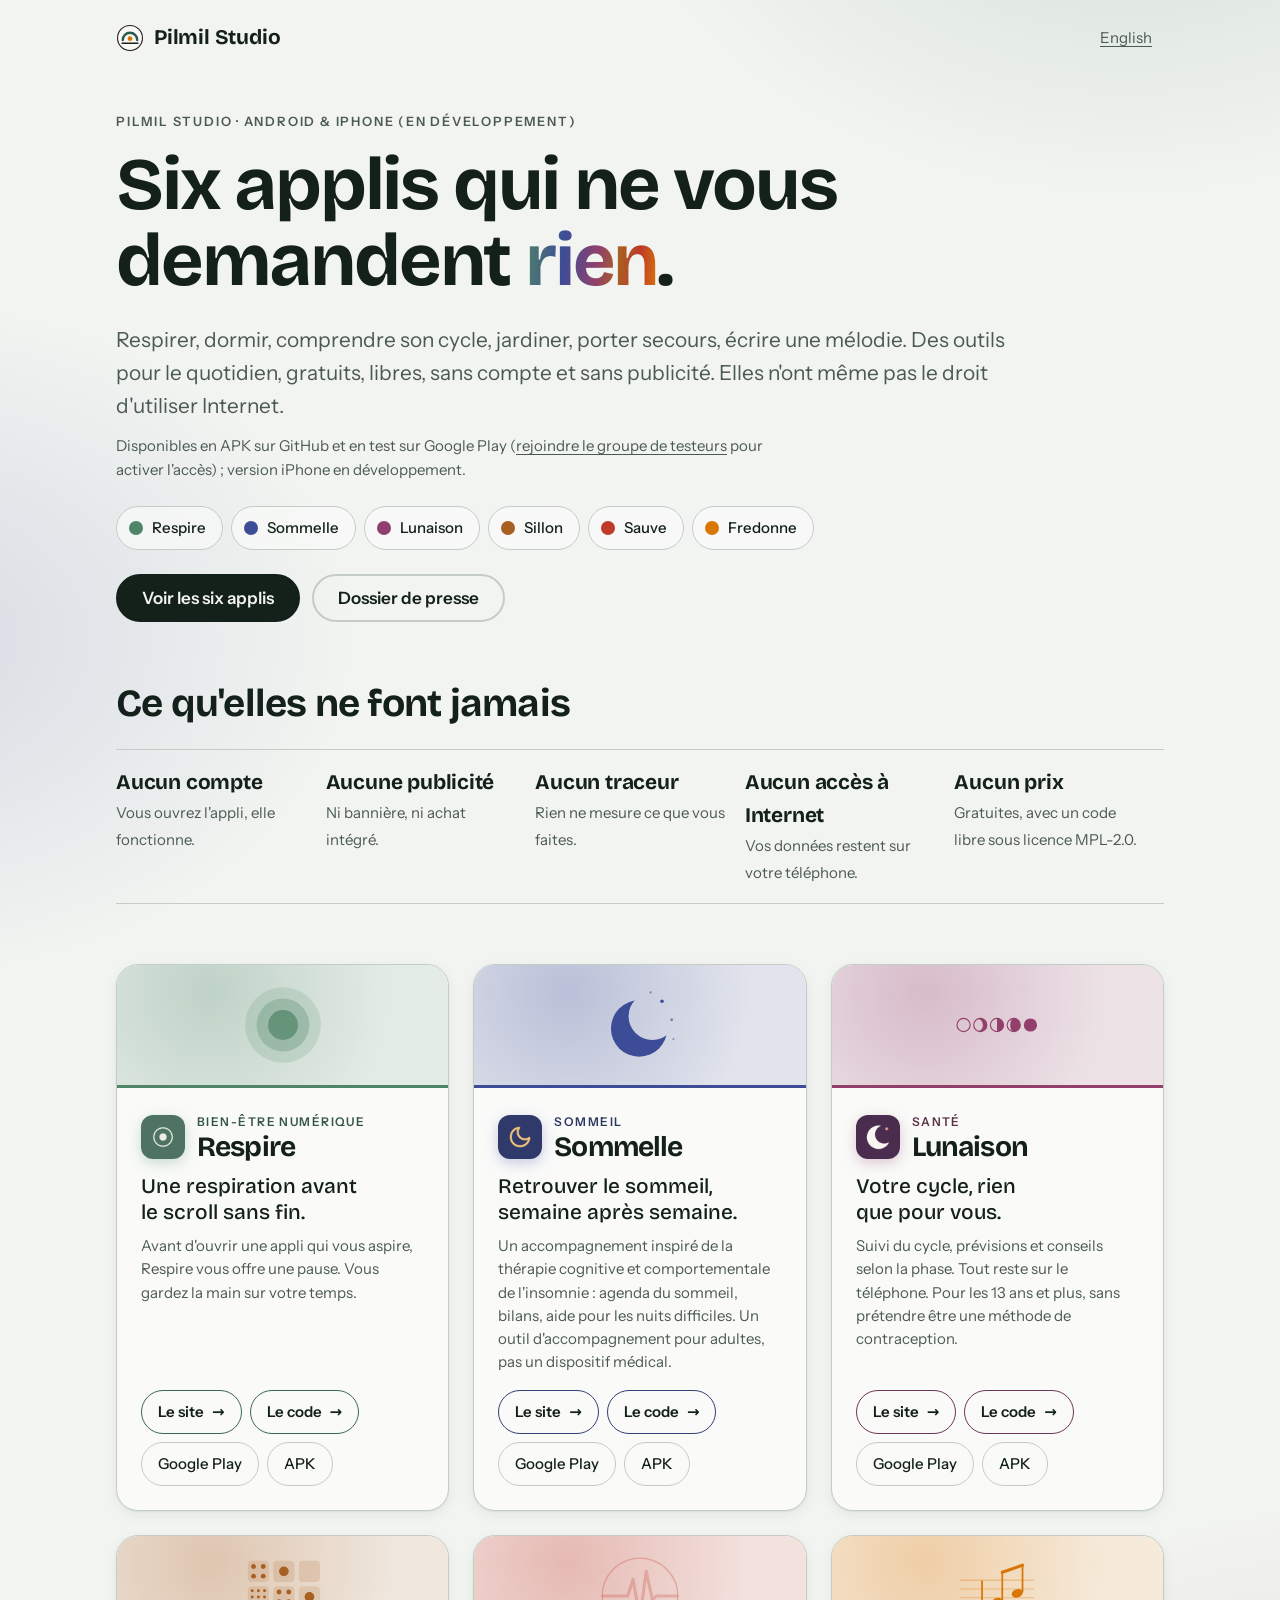
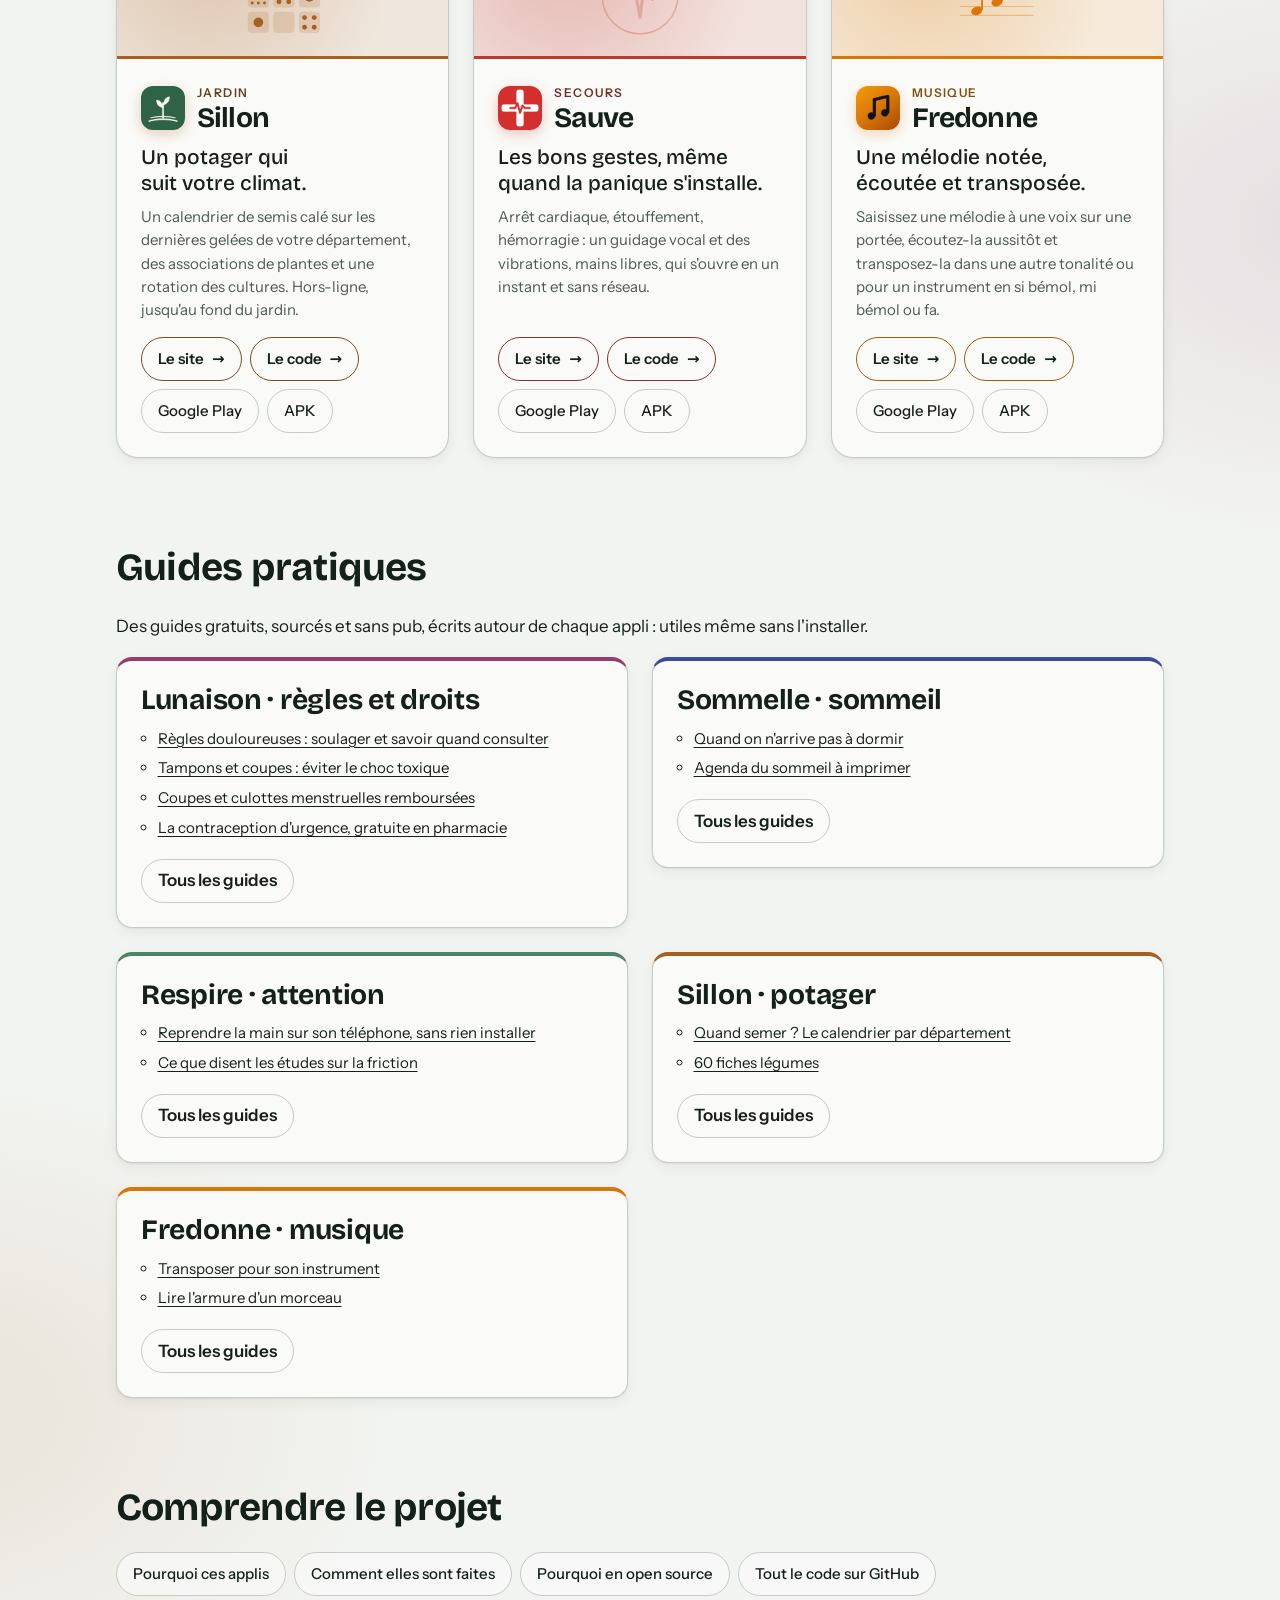
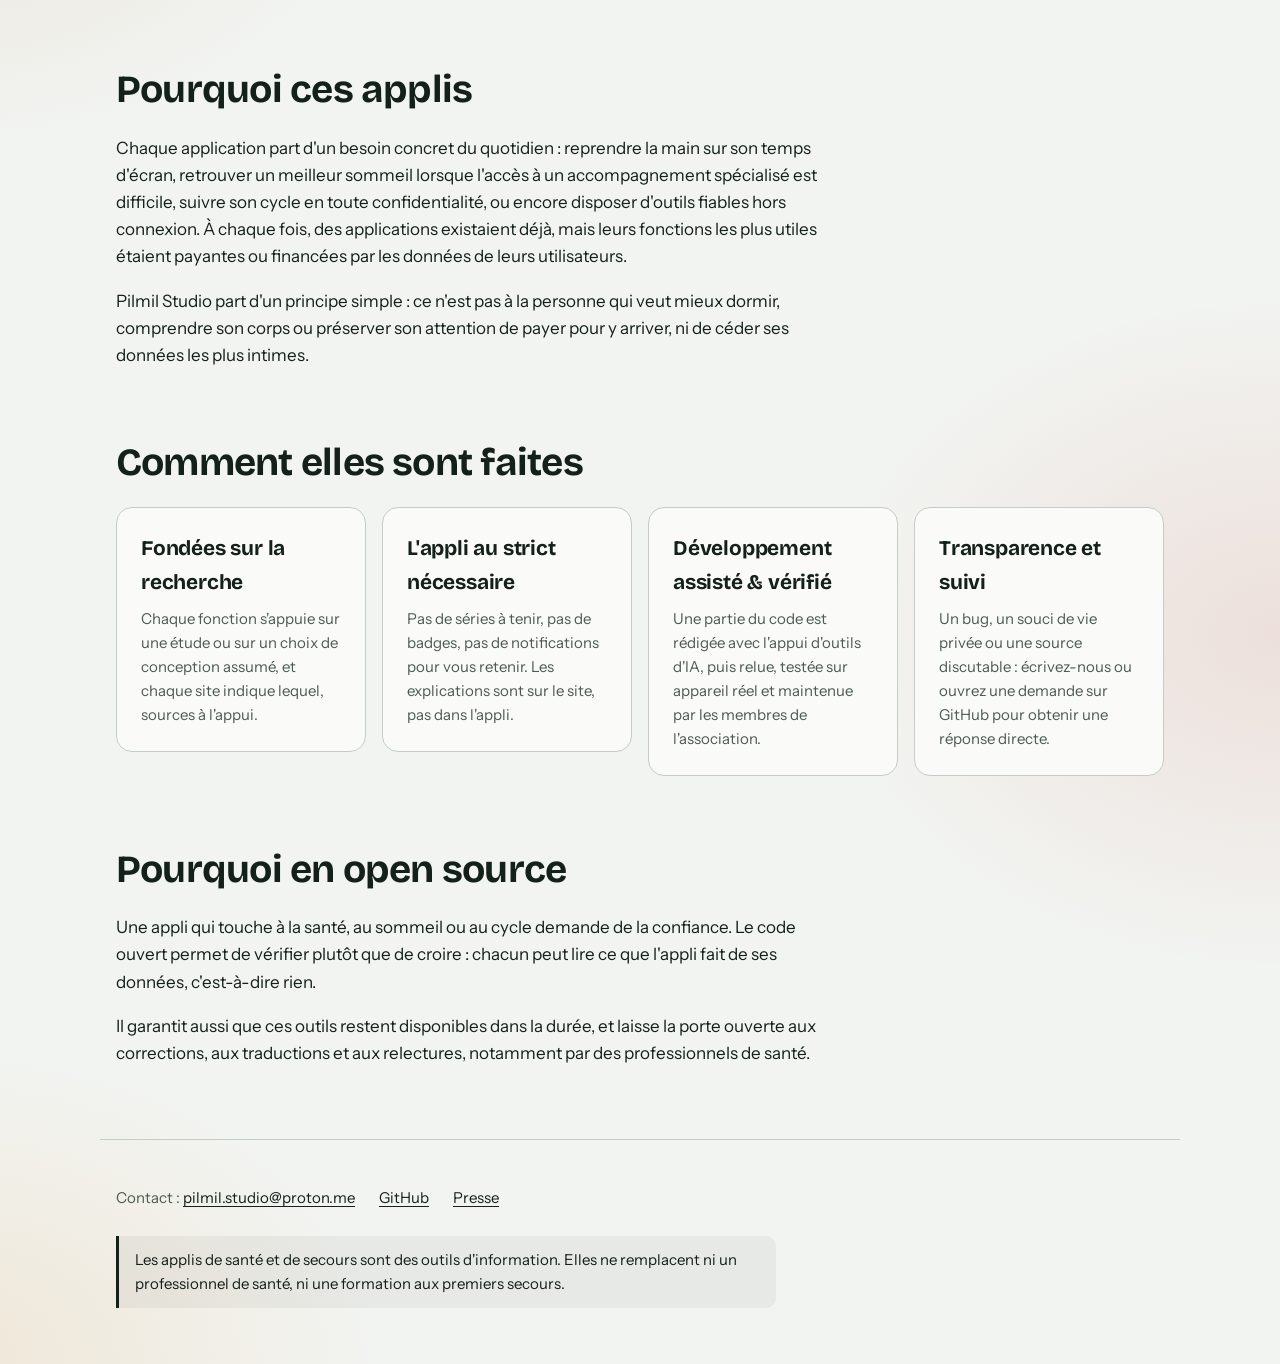
==== commit 752b0dee: "Site : section Guides pratiques et sitemaps des applis Section « Guides pratiques » sur l'accueil (f" ====
--- a/index.html
+++ b/index.html
@@ -241,6 +241,38 @@
 
   </section>
 
+  <section class="wrap about" id="guides">
+    <h2>Guides pratiques</h2>
+    <p>Des guides gratuits, sourcés et sans pub, écrits autour de chaque appli : utiles même sans l'installer.</p>
+    <ul class="cards">
+      <li class="card c-lunaison">
+        <h3>Lunaison · règles et droits</h3>
+        <ul class="guide-list"><li><a href="/lunaison/regles-douloureuses.html">Règles douloureuses : soulager et savoir quand consulter</a></li><li><a href="/lunaison/choc-toxique.html">Tampons et coupes : éviter le choc toxique</a></li><li><a href="/lunaison/remboursement-protections.html">Coupes et culottes menstruelles remboursées</a></li><li><a href="/lunaison/contraception-urgence.html">La contraception d'urgence, gratuite en pharmacie</a></li></ul>
+        <div class="card-links"><a href="/lunaison/guides.html">Tous les guides</a></div>
+      </li>
+      <li class="card c-sommelle">
+        <h3>Sommelle · sommeil</h3>
+        <ul class="guide-list"><li><a href="/sommelle/nuit-blanche.html">Quand on n'arrive pas à dormir</a></li><li><a href="/sommelle/agenda-du-sommeil.html">Agenda du sommeil à imprimer</a></li></ul>
+        <div class="card-links"><a href="/sommelle/guides.html">Tous les guides</a></div>
+      </li>
+      <li class="card c-respire">
+        <h3>Respire · attention</h3>
+        <ul class="guide-list"><li><a href="/respire/fr/sans-appli.html">Reprendre la main sur son téléphone, sans rien installer</a></li><li><a href="/respire/fr/pourquoi.html">Ce que disent les études sur la friction</a></li></ul>
+        <div class="card-links"><a href="/respire/fr/guides.html">Tous les guides</a></div>
+      </li>
+      <li class="card c-sillon">
+        <h3>Sillon · potager</h3>
+        <ul class="guide-list"><li><a href="/sillon/quand-semer.html">Quand semer ? Le calendrier par département</a></li><li><a href="/sillon/legumes.html">60 fiches légumes</a></li></ul>
+        <div class="card-links"><a href="/sillon/guides.html">Tous les guides</a></div>
+      </li>
+      <li class="card c-fredonne">
+        <h3>Fredonne · musique</h3>
+        <ul class="guide-list"><li><a href="/fredonne/transposer.html">Transposer pour son instrument</a></li><li><a href="/fredonne/armure.html">Lire l'armure d'un morceau</a></li></ul>
+        <div class="card-links"><a href="/fredonne/guides.html">Tous les guides</a></div>
+      </li>
+    </ul>
+  </section>
+
   <section class="wrap about" id="comprendre">
     <h2>Comprendre le projet</h2>
     <ul class="jump">
--- a/css/home.css
+++ b/css/home.css
@@ -350,3 +350,5 @@
   a { text-decoration: underline; }
   .grad { color: #000; background: none; }
 }
+
+.guide-list { margin: 0; padding-left: 1.1em; display: grid; gap: var(--s-2); font-size: var(--step--1); line-height: 1.45; }
